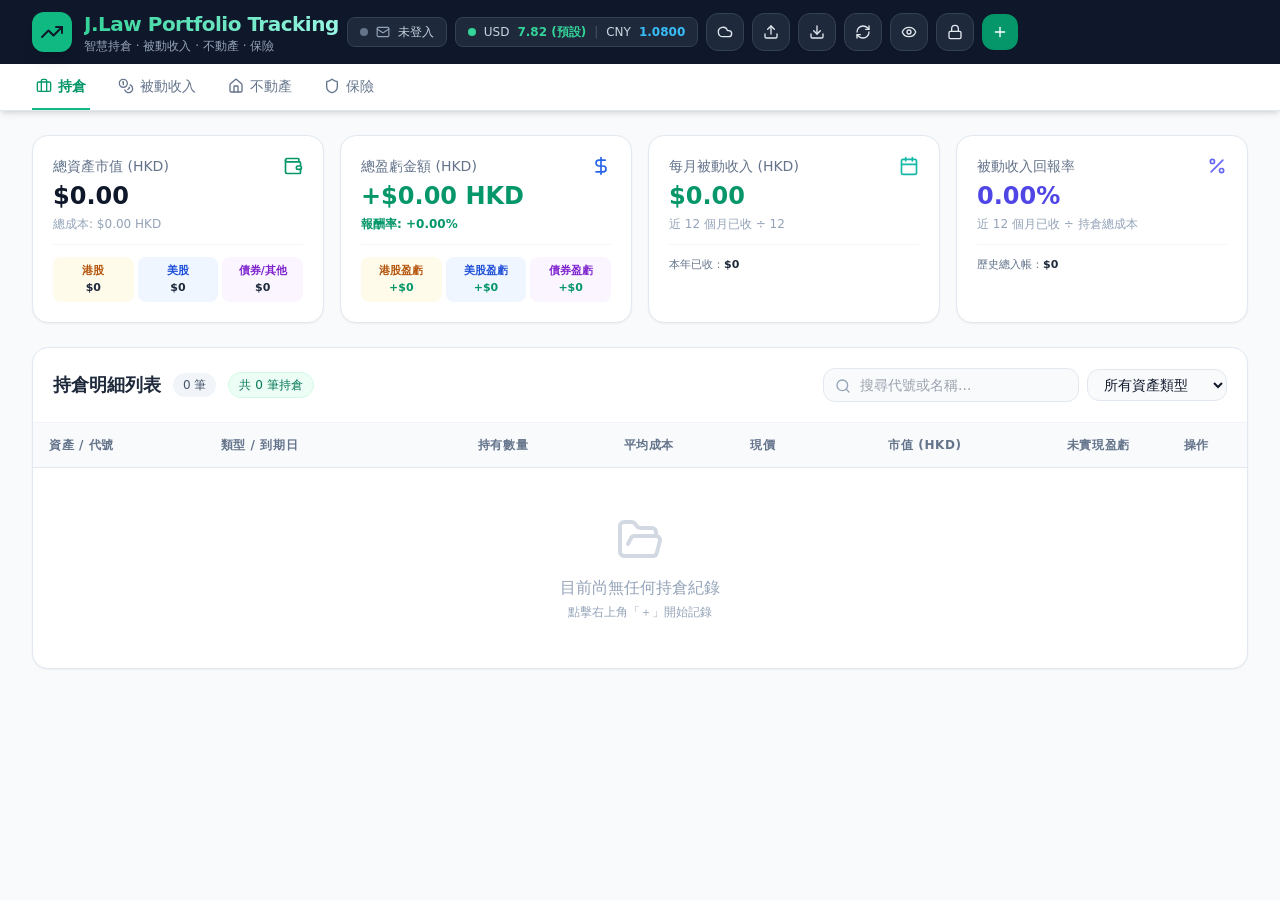
==== index.html @ f29a09b0 "Update index.html" ====
<!DOCTYPE html>
<html lang="zh-TW" class="h-full">
<head>
    <meta charset="UTF-8">
    <meta name="viewport" content="width=device-width, initial-scale=1.0, viewport-fit=cover, maximum-scale=1">
    <meta name="theme-color" content="#0f172a">
    <meta name="apple-mobile-web-app-capable" content="yes">
    <meta name="apple-mobile-web-app-status-bar-style" content="black-translucent">
    <meta name="apple-mobile-web-app-title" content="J.Law Portfolio">
    <meta name="mobile-web-app-capable" content="yes">
    <meta name="description" content="J.Law 智慧持倉、被動收入、不動產與保險追蹤">
    <title>J.Law Portfolio Tracking</title>
    <link rel="manifest" href="./manifest.webmanifest">
    <link rel="apple-touch-icon" href="./apple-touch-icon.png">
    <link rel="icon" type="image/png" sizes="192x192" href="./icon-192.png">
    <link rel="icon" type="image/png" sizes="512x512" href="./icon-512.png">
    <link rel="stylesheet" href="./tailwind-built.css">
    <script src="./lucide.min.js"></script>
    <script src="./supabase.js"></script>
    <style>
        body { font-family: 'Inter', 'Microsoft JhengHei', 'PingFang TC', 'Noto Sans TC', ui-sans-serif, system-ui, sans-serif; }
        .tab-active { border-bottom: 2px solid #10b981; color: #059669; font-weight: 600; }
        html, body { min-height: 100%; }
        /* 頂部／底部安全區：避免遮住 iPhone 時間與底部橫條 */
        body { padding-bottom: env(safe-area-inset-bottom, 0); }
        #app-header {
            padding-top: env(safe-area-inset-top, 0);
            padding-left: env(safe-area-inset-left, 0);
            padding-right: env(safe-area-inset-right, 0);
        }
        @media (min-width: 640px) {
            #mobile-status-bar { display: none !important; }
        }
        @media (max-width: 639px) {
            #desktop-email-chip { display: none !important; }
            #exchange-rate-badge { display: none !important; }
            main { padding-left: 0.75rem; padding-right: 0.75rem; }
            .overflow-x-auto { -webkit-overflow-scrolling: touch; }
            /* 手機改卡片列表，不再強制表格最小寬度 */
            #view-holdings > .grid,
            #view-passive > .grid,
            #view-property > .grid,
            #view-insurance > .grid { gap: 0.75rem; }
            .header-title-text { font-size: 0.95rem; line-height: 1.2; }
            .header-sub-text { display: none; }
        }
        /* 手機橫向：壓扁 header、縮減內距，避免怪異留白 */
        @media (max-height: 500px) and (orientation: landscape) {
            #app-header { padding-top: max(env(safe-area-inset-top, 0px), 4px); }
            #app-header .max-w-7xl { gap: 0.25rem !important; padding-top: 0.25rem !important; padding-bottom: 0.25rem !important; }
            #mobile-status-bar { display: none !important; }
            #app-tabs nav button { padding-top: 0.4rem; padding-bottom: 0.4rem; }
            main#main-content { padding-top: 0.5rem; padding-bottom: 0.5rem; }
            .header-title-text { font-size: 0.85rem; }
        }
    </style>
</head>
<body class="bg-slate-50 text-slate-900 h-full flex flex-col">

    <header id="app-header" class="bg-slate-900 text-white shadow-md sticky top-0 z-40">
        <div class="max-w-7xl mx-auto px-3 sm:px-6 lg:px-8 py-2 sm:py-0 sm:h-16 flex flex-col sm:flex-row sm:items-center sm:justify-between gap-2">
            <!-- 第一列：標題 + 操作按鈕 -->
            <div class="flex items-center justify-between gap-2 min-w-0">
                <div class="flex items-center space-x-2 sm:space-x-3 min-w-0">
                    <div class="bg-emerald-500 p-1.5 sm:p-2 rounded-xl text-slate-900 font-bold shadow-lg flex items-center justify-center shrink-0">
                        <i data-lucide="trending-up" class="w-5 h-5 sm:w-6 sm:h-6"></i>
                    </div>
                    <div class="min-w-0">
                        <h1 class="header-title-text text-base sm:text-xl font-bold tracking-tight bg-gradient-to-r from-emerald-400 to-teal-200 bg-clip-text text-transparent truncate">J.Law Portfolio Tracking</h1>
                        <p class="header-sub-text text-xs text-slate-400">智慧持倉 · 被動收入 · 不動產 · 保險</p>
                    </div>
                </div>
                <div class="flex items-center space-x-1.5 sm:space-x-2 shrink-0">
                    <div id="desktop-email-chip" class="hidden sm:flex items-center space-x-2 bg-slate-800 px-3 py-1.5 rounded-lg text-xs border border-slate-700">
                        <span id="sync-status-dot" class="inline-block w-2 h-2 rounded-full bg-slate-500" title="未同步"></span>
                        <i data-lucide="mail" class="w-3.5 h-3.5 text-slate-400"></i>
                        <span id="email-status" class="text-slate-300 max-w-[140px] truncate">未登入</span>
                    </div>
                    <button type="button" onclick="openRateModal()" id="exchange-rate-badge" title="點擊可查看 / 手動設定匯率" class="hidden md:flex items-center space-x-2 bg-slate-800 hover:bg-slate-700 px-3 py-1.5 rounded-lg text-xs border border-slate-700 transition cursor-pointer">
                        <span id="rate-status-dot" class="inline-block w-2 h-2 rounded-full bg-emerald-400 animate-pulse"></span>
                        <span class="text-slate-300">USD</span>
                        <span id="usd-hkd-rate" class="font-semibold text-emerald-400">—</span>
                        <span class="text-slate-600">|</span>
                        <span class="text-slate-300">CNY</span>
                        <span id="cny-hkd-rate" class="font-semibold text-sky-400">—</span>
                    </button>
                    <button onclick="openEmailModal()" title="雲端同步" class="bg-slate-800 hover:bg-slate-700 text-slate-200 p-2.5 rounded-xl border border-slate-700 shadow-sm transition flex items-center justify-center" aria-label="雲端同步">
                        <i data-lucide="cloud" class="w-4 h-4"></i>
                    </button>
                    <button onclick="exportToJson()" title="匯出 JSON" class="bg-slate-800 hover:bg-slate-700 text-slate-200 p-2.5 rounded-xl border border-slate-700 shadow-sm transition flex items-center justify-center" aria-label="匯出">
                        <i data-lucide="upload" class="w-4 h-4"></i>
                    </button>
                    <button onclick="triggerImport()" title="匯入 JSON" class="bg-slate-800 hover:bg-slate-700 text-slate-200 p-2.5 rounded-xl border border-slate-700 shadow-sm transition flex items-center justify-center" aria-label="匯入">
                        <i data-lucide="download" class="w-4 h-4"></i>
                    </button>
                    <input type="file" id="import-file-input" accept=".json" class="hidden" onchange="handleFileImport(event)">
                    <button onclick="refreshAllPrices()" id="refresh-prices-btn" title="更新現價" class="bg-slate-800 hover:bg-slate-700 text-slate-200 p-2.5 rounded-xl border border-slate-700 shadow-sm transition flex items-center justify-center" aria-label="更新現價">
                        <i data-lucide="refresh-cw" class="w-4 h-4"></i>
                    </button>
                    <button id="privacy-toggle-btn" onclick="togglePrivacyMode()" title="隱藏／顯示金額" class="bg-slate-800 hover:bg-slate-700 text-slate-200 p-2.5 rounded-xl border border-slate-700 shadow-sm transition flex items-center justify-center" aria-label="隱私模式">
                        <i data-lucide="eye" id="privacy-icon" class="w-4 h-4"></i>
                    </button>
                    <button id="lock-btn" onclick="openSecurityModal()" title="主密碼／鎖定" class="bg-slate-800 hover:bg-slate-700 text-slate-200 p-2.5 rounded-xl border border-slate-700 shadow-sm transition flex items-center justify-center" aria-label="主密碼">
                        <i data-lucide="lock" class="w-4 h-4"></i>
                    </button>
                    <button id="header-add-btn" onclick="headerAddAction()" title="新增" class="bg-emerald-600 hover:bg-emerald-500 text-white p-2.5 rounded-xl shadow-sm transition flex items-center justify-center" aria-label="新增">
                        <i data-lucide="plus" class="w-4 h-4"></i>
                    </button>
                </div>
            </div>
            <!-- 手機第二列：Email + 匯率（桌面隱藏） -->
            <div id="mobile-status-bar" class="flex sm:hidden items-center justify-between gap-2 text-[11px] pb-0.5">
                <button type="button" onclick="openEmailModal()" class="flex items-center space-x-1.5 bg-slate-800/80 px-2.5 py-1.5 rounded-lg border border-slate-700 min-w-0 max-w-[48%]">
                    <span id="sync-status-dot-m" class="inline-block w-1.5 h-1.5 rounded-full bg-slate-500 shrink-0"></span>
                    <i data-lucide="mail" class="w-3 h-3 text-slate-400 shrink-0"></i>
                    <span id="email-status-m" class="text-slate-300 truncate">未登入</span>
                </button>
                <button type="button" onclick="openRateModal()" class="flex items-center space-x-1.5 bg-slate-800/80 px-2.5 py-1.5 rounded-lg border border-slate-700 shrink-0">
                    <span id="rate-status-dot-m" class="inline-block w-1.5 h-1.5 rounded-full bg-emerald-400 shrink-0"></span>
                    <span class="text-slate-400">USD</span>
                    <span id="usd-hkd-rate-m" class="font-semibold text-emerald-400">—</span>
                    <span class="text-slate-600">·</span>
                    <span class="text-slate-400">CNY</span>
                    <span id="cny-hkd-rate-m" class="font-semibold text-sky-400">—</span>
                </button>
            </div>
        </div>
        <!-- 分頁列緊貼 header，避免中間空白 -->
        <div id="app-tabs" class="bg-white border-b border-slate-200">
            <div class="max-w-7xl mx-auto px-3 sm:px-6 lg:px-8">
                <nav class="flex space-x-4 sm:space-x-6 overflow-x-auto">
                    <button id="tab-holdings" onclick="switchTab('holdings')" class="py-2.5 sm:py-3 px-1 text-sm tab-active border-b-2 border-emerald-500 text-emerald-600 font-semibold whitespace-nowrap">
                        <span class="flex items-center space-x-1.5"><i data-lucide="briefcase" class="w-4 h-4"></i><span>持倉</span></span>
                    </button>
                    <button id="tab-passive" onclick="switchTab('passive')" class="py-2.5 sm:py-3 px-1 text-sm text-slate-500 hover:text-slate-800 border-b-2 border-transparent whitespace-nowrap">
                        <span class="flex items-center space-x-1.5"><i data-lucide="coins" class="w-4 h-4"></i><span>被動收入</span></span>
                    </button>
                    <button id="tab-property" onclick="switchTab('property')" class="py-2.5 sm:py-3 px-1 text-sm text-slate-500 hover:text-slate-800 border-b-2 border-transparent whitespace-nowrap">
                        <span class="flex items-center space-x-1.5"><i data-lucide="home" class="w-4 h-4"></i><span>不動產</span></span>
                    </button>
                    <button id="tab-insurance" onclick="switchTab('insurance')" class="py-2.5 sm:py-3 px-1 text-sm text-slate-500 hover:text-slate-800 border-b-2 border-transparent whitespace-nowrap">
                        <span class="flex items-center space-x-1.5"><i data-lucide="shield" class="w-4 h-4"></i><span>保險</span></span>
                    </button>
                </nav>
            </div>
        </div>
    </header>

    <main id="main-content" class="flex-1 max-w-7xl w-full mx-auto px-4 sm:px-6 lg:px-8 py-4 sm:py-6 space-y-6 overflow-y-auto">

        <!-- ========== HOLDINGS VIEW ========== -->
        <div id="view-holdings">
            <div class="grid grid-cols-1 sm:grid-cols-2 lg:grid-cols-4 gap-4">
                <div class="bg-white p-5 rounded-2xl shadow-sm border border-slate-200">
                    <div class="flex items-center justify-between text-slate-500 text-sm font-medium mb-1">
                        <span>總資產市值 (HKD)</span>
                        <i data-lucide="wallet" class="w-5 h-5 text-emerald-600"></i>
                    </div>
                    <div id="total-value" class="text-2xl font-bold text-slate-900">$0.00</div>
                    <div id="total-cost" class="text-xs text-slate-400 mt-1">總成本: $0.00</div>
                    <div class="mt-3 pt-3 border-t border-slate-100 grid grid-cols-3 gap-1 text-[11px]">
                        <div class="bg-amber-50 p-1.5 rounded-lg text-center">
                            <div class="text-amber-700 font-semibold">港股</div>
                            <div id="hk-value-summary" class="font-bold text-slate-800 truncate">$0</div>
                        </div>
                        <div class="bg-blue-50 p-1.5 rounded-lg text-center">
                            <div class="text-blue-700 font-semibold">美股</div>
                            <div id="us-value-summary" class="font-bold text-slate-800 truncate">$0</div>
                        </div>
                        <div class="bg-purple-50 p-1.5 rounded-lg text-center">
                            <div class="text-purple-700 font-semibold">債券/其他</div>
                            <div id="other-value-summary" class="font-bold text-slate-800 truncate">$0</div>
                        </div>
                    </div>
                </div>
                <div class="bg-white p-5 rounded-2xl shadow-sm border border-slate-200">
                    <div class="flex items-center justify-between text-slate-500 text-sm font-medium mb-1">
                        <span>總盈虧金額 (HKD)</span>
                        <i data-lucide="dollar-sign" class="w-5 h-5 text-blue-600"></i>
                    </div>
                    <div id="total-pnl" class="text-2xl font-bold text-slate-900">$0.00</div>
                    <div id="total-pnl-percent" class="text-xs text-slate-400 mt-1">報酬率: 0.00%</div>
                    <div class="mt-3 pt-3 border-t border-slate-100 grid grid-cols-3 gap-1 text-[11px]">
                        <div class="bg-amber-50 p-1.5 rounded-lg text-center">
                            <div class="text-amber-700 font-semibold">港股盈虧</div>
                            <div id="hk-pnl-summary" class="font-bold truncate">$0</div>
                        </div>
                        <div class="bg-blue-50 p-1.5 rounded-lg text-center">
                            <div class="text-blue-700 font-semibold">美股盈虧</div>
                            <div id="us-pnl-summary" class="font-bold truncate">$0</div>
                        </div>
                        <div class="bg-purple-50 p-1.5 rounded-lg text-center">
                            <div class="text-purple-700 font-semibold">債券盈虧</div>
                            <div id="other-pnl-summary" class="font-bold truncate">$0</div>
                        </div>
                    </div>
                </div>
                <div class="bg-white p-5 rounded-2xl shadow-sm border border-slate-200">
                    <div class="flex items-center justify-between text-slate-500 text-sm font-medium mb-1">
                        <span>每月被動收入 (HKD)</span>
                        <i data-lucide="calendar" class="w-5 h-5 text-teal-500"></i>
                    </div>
                    <div id="holdings-monthly-div" class="text-2xl font-bold text-emerald-600">$0.00</div>
                    <div class="text-xs text-slate-400 mt-1">近 12 個月已收 ÷ 12</div>
                    <div class="mt-3 pt-3 border-t border-slate-100 text-[11px] text-slate-500">
                        本年已收：<span id="holdings-ytd-div" class="font-semibold text-slate-800">$0</span>
                    </div>
                </div>
                <div class="bg-white p-5 rounded-2xl shadow-sm border border-slate-200">
                    <div class="flex items-center justify-between text-slate-500 text-sm font-medium mb-1">
                        <span>被動收入回報率</span>
                        <i data-lucide="percent" class="w-5 h-5 text-indigo-500"></i>
                    </div>
                    <div id="holdings-div-yield" class="text-2xl font-bold text-indigo-600">0.00%</div>
                    <div class="text-xs text-slate-400 mt-1">近 12 個月已收 ÷ 持倉總成本</div>
                    <div class="mt-3 pt-3 border-t border-slate-100 text-[11px] text-slate-500">
                        歷史總入帳：<span id="holdings-lifetime-div" class="font-semibold text-slate-800">$0</span>
                    </div>
                </div>
            </div>

            <div class="bg-white rounded-2xl shadow-sm border border-slate-200 overflow-hidden mt-6">
                <div class="p-5 border-b border-slate-100 flex flex-col sm:flex-row items-start sm:items-center justify-between gap-4">
                    <div class="flex items-center space-x-3 flex-wrap">
                        <h2 class="text-lg font-bold text-slate-800">持倉明細列表</h2>
                        <span id="holding-badge-count" class="bg-slate-100 text-slate-600 text-xs px-2.5 py-1 rounded-full font-medium">0 筆</span>
                        <span id="total-holdings-count" class="bg-emerald-50 text-emerald-700 text-xs px-2.5 py-1 rounded-full font-medium border border-emerald-100">共 0 筆持倉</span>
                    </div>
                    <div class="flex flex-wrap items-center gap-2 w-full sm:w-auto">
                        <div class="relative flex-1 sm:flex-initial">
                            <i data-lucide="search" class="w-4 h-4 absolute left-3 top-2.5 text-slate-400"></i>
                            <input type="text" id="search-input" oninput="renderTable()" placeholder="搜尋代號或名稱..." class="pl-9 pr-4 py-1.5 text-sm bg-slate-50 border border-slate-200 rounded-xl focus:outline-none focus:ring-2 focus:ring-emerald-500 w-full sm:w-64">
                        </div>
                        <select id="filter-type" onchange="renderTable()" class="py-1.5 px-3 text-sm bg-slate-50 border border-slate-200 rounded-xl focus:outline-none focus:ring-2 focus:ring-emerald-500">
                            <option value="ALL">所有資產類型</option>
                            <option value="HK">港股 (HK)</option>
                            <option value="US">美股 (US)</option>
                            <option value="OTHER">債券/基金/其他</option>
                        </select>
                    </div>
                </div>
                <!-- 桌面：表格 -->
                <div class="hidden md:block overflow-x-auto">
                    <table class="w-full text-left border-collapse">
                        <thead>
                            <tr class="bg-slate-50 text-slate-500 text-xs font-semibold border-b border-slate-200 uppercase tracking-wider">
                                <th class="py-3.5 px-4">資產 / 代號</th>
                                <th class="py-3.5 px-4">類型 / 到期日</th>
                                <th class="py-3.5 px-4 text-right">持有數量</th>
                                <th class="py-3.5 px-4 text-right">平均成本</th>
                                <th class="py-3.5 px-4 text-right">現價</th>
                                <th class="py-3.5 px-4 text-right">市值 (HKD)</th>
                                <th class="py-3.5 px-4 text-right">未實現盈虧</th>
                                <th class="py-3.5 px-4 text-center">操作</th>
                            </tr>
                        </thead>
                        <tbody id="holdings-tbody" class="divide-y divide-slate-100 text-sm"></tbody>
                    </table>
                </div>
                <!-- 手機：卡片 -->
                <div id="holdings-cards" class="md:hidden divide-y divide-slate-100"></div>
                <div id="empty-state" class="hidden py-12 text-center text-slate-400">
                    <i data-lucide="folder-open" class="w-12 h-12 mx-auto mb-3 opacity-40"></i>
                    <p class="text-base font-medium">目前尚無任何持倉紀錄</p>
                    <p class="text-xs text-slate-400 mt-1">點擊右上角「＋」開始記錄</p>
                </div>
            </div>
        </div>

        <!-- ========== PASSIVE INCOME VIEW ========== -->
        <div id="view-passive" class="hidden space-y-6">
            <div class="grid grid-cols-1 sm:grid-cols-2 lg:grid-cols-4 gap-4">
                <div class="bg-white p-5 rounded-2xl shadow-sm border border-slate-200">
                    <div class="flex items-center justify-between text-slate-500 text-sm font-medium mb-1">
                        <span>本年度已收 (HKD)</span>
                        <i data-lucide="calendar-check" class="w-5 h-5 text-blue-500"></i>
                    </div>
                    <div id="passive-ytd-total" class="text-2xl font-bold text-emerald-600">$0.00</div>
                    <div class="text-xs text-slate-400 mt-1" id="passive-ytd-label">今年實際入帳</div>
                </div>
                <div class="bg-white p-5 rounded-2xl shadow-sm border border-slate-200">
                    <div class="flex items-center justify-between text-slate-500 text-sm font-medium mb-1">
                        <span>本月已收 (HKD)</span>
                        <i data-lucide="calendar" class="w-5 h-5 text-teal-500"></i>
                    </div>
                    <div id="passive-mtd-total" class="text-2xl font-bold text-slate-900">$0.00</div>
                    <div class="text-xs text-slate-400 mt-1" id="passive-mtd-label">本月實際入帳</div>
                </div>
                <div class="bg-white p-5 rounded-2xl shadow-sm border border-slate-200">
                    <div class="flex items-center justify-between text-slate-500 text-sm font-medium mb-1">
                        <span>歷史已收總額 (HKD)</span>
                        <i data-lucide="piggy-bank" class="w-5 h-5 text-indigo-500"></i>
                    </div>
                    <div id="passive-received-total" class="text-2xl font-bold text-indigo-600">$0.00</div>
                    <div class="text-xs text-slate-400 mt-1">所有股息/債息紀錄合計</div>
                </div>
                <div class="bg-white p-5 rounded-2xl shadow-sm border border-slate-200">
                    <div class="flex items-center justify-between text-slate-500 text-sm font-medium mb-1">
                        <span>有收息資產 / 入帳筆數</span>
                        <i data-lucide="list-checks" class="w-5 h-5 text-purple-500"></i>
                    </div>
                    <div class="text-2xl font-bold text-slate-900">
                        <span id="passive-asset-count">0</span>
                        <span class="text-slate-400 text-lg font-normal"> / </span>
                        <span id="passive-record-count-card">0</span>
                    </div>
                    <div class="text-xs text-slate-400 mt-1">資產數 · 記息筆數</div>
                </div>
            </div>

            <!-- Year filter + yearly chart summary + per-asset yield -->
            <div class="bg-white rounded-2xl shadow-sm border border-slate-200 p-5 space-y-5">
                <div class="flex flex-wrap items-center justify-between gap-3">
                    <h3 class="font-bold text-slate-800">年度統計</h3>
                    <select id="passive-year-filter" onchange="renderPassiveIncome()" class="py-1.5 px-3 text-sm bg-slate-50 border border-slate-200 rounded-xl focus:ring-2 focus:ring-emerald-500">
                        <option value="ALL">全部年份</option>
                    </select>
                </div>
                <div id="yearly-stats" class="grid grid-cols-2 sm:grid-cols-3 md:grid-cols-4 lg:grid-cols-6 gap-3"></div>

                <div class="pt-2 border-t border-slate-100">
                    <h4 class="text-sm font-bold text-slate-700 mb-1">各資產年回報（已收息）</h4>
                    <p class="text-xs text-slate-500 mb-3">僅顯示該年度（或全部）有入帳股息/債息的資產。年回報 = 該期已收息 ÷ 持倉成本（原幣成本換算 HKD）</p>
                    <div class="hidden md:block overflow-x-auto">
                        <table class="w-full text-left border-collapse">
                            <thead>
                                <tr class="bg-slate-50 text-slate-500 text-xs font-semibold border-b border-slate-200 uppercase tracking-wider">
                                    <th class="py-2.5 px-3">資產</th>
                                    <th class="py-2.5 px-3">類型</th>
                                    <th class="py-2.5 px-3 text-right">持倉成本 (HKD)</th>
                                    <th class="py-2.5 px-3 text-right">該期已收 (HKD)</th>
                                    <th class="py-2.5 px-3 text-right">年回報</th>
                                    <th class="py-2.5 px-3 text-right">入帳次數</th>
                                </tr>
                            </thead>
                            <tbody id="yearly-asset-yield-tbody" class="divide-y divide-slate-100 text-sm"></tbody>
                        </table>
                    </div>
                    <div id="yearly-asset-yield-cards" class="md:hidden space-y-2"></div>
                    <div id="yearly-asset-yield-empty" class="hidden py-6 text-center text-sm text-slate-400">該期間尚無任何股息/債息入帳</div>
                </div>
            </div>

            <!-- Income records table -->
            <div class="bg-white rounded-2xl shadow-sm border border-slate-200 overflow-hidden">
                <div class="p-5 border-b border-slate-100 flex flex-col sm:flex-row items-start sm:items-center justify-between gap-3">
                    <div>
                        <h2 class="text-lg font-bold text-slate-800">股息 / 債息入帳明細</h2>
                        <p class="text-xs text-slate-500 mt-0.5">在持倉列表點「記息」按鈕即可新增每筆實際收到的收入</p>
                    </div>
                    <span id="income-record-count" class="bg-slate-100 text-slate-600 text-xs px-2.5 py-1 rounded-full font-medium">0 筆</span>
                </div>
                <div class="hidden md:block overflow-x-auto">
                    <table class="w-full text-left border-collapse">
                        <thead>
                            <tr class="bg-slate-50 text-slate-500 text-xs font-semibold border-b border-slate-200 uppercase tracking-wider">
                                <th class="py-3.5 px-4">日期</th>
                                <th class="py-3.5 px-4">資產</th>
                                <th class="py-3.5 px-4">類型</th>
                                <th class="py-3.5 px-4 text-right">金額 (原幣)</th>
                                <th class="py-3.5 px-4 text-right">金額 (HKD)</th>
                                <th class="py-3.5 px-4">備註</th>
                                <th class="py-3.5 px-4 text-center">操作</th>
                            </tr>
                        </thead>
                        <tbody id="income-records-tbody" class="divide-y divide-slate-100 text-sm"></tbody>
                    </table>
                </div>
                <div id="income-records-cards" class="md:hidden divide-y divide-slate-100"></div>
                <div id="income-empty" class="hidden py-10 text-center text-slate-400">
                    <p>尚無入帳紀錄。請到「持倉」點各資產旁的記息按鈕新增。</p>
                </div>
            </div>

        </div>

        <!-- ========== PROPERTY (REAL ESTATE) VIEW ========== -->
        <div id="view-property" class="hidden space-y-6">
            <div class="bg-amber-50 border border-amber-200 rounded-2xl p-4 text-sm text-amber-900 flex items-start space-x-2">
                <i data-lucide="info" class="w-5 h-5 shrink-0 mt-0.5"></i>
                <div>
                    <strong>獨立計算</strong>：不動產資料<strong>不會</strong>計入上方「持倉明細」的流動資產總市值與盈虧。此頁專門追蹤物業淨租金、成本與收益率。
                </div>
            </div>

            <div class="grid grid-cols-1 sm:grid-cols-2 lg:grid-cols-4 gap-4">
                <div class="bg-white p-5 rounded-2xl shadow-sm border border-slate-200">
                    <div class="flex items-center justify-between text-slate-500 text-sm font-medium mb-1">
                        <span>物業總市值 (HKD)</span>
                        <i data-lucide="building-2" class="w-5 h-5 text-amber-600"></i>
                    </div>
                    <div id="prop-total-value" class="text-2xl font-bold text-slate-900">$0.00</div>
                    <div id="prop-total-cost" class="text-xs text-slate-400 mt-1">總買入成本: $0</div>
                </div>
                <div class="bg-white p-5 rounded-2xl shadow-sm border border-slate-200">
                    <div class="flex items-center justify-between text-slate-500 text-sm font-medium mb-1">
                        <span>年化淨租金收入 (HKD)</span>
                        <i data-lucide="banknote" class="w-5 h-5 text-emerald-600"></i>
                    </div>
                    <div id="prop-net-rent" class="text-2xl font-bold text-emerald-600">$0.00</div>
                    <div class="text-xs text-slate-400 mt-1">租金 − 管理費 − 差餉 − 其他</div>
                </div>
                <div class="bg-white p-5 rounded-2xl shadow-sm border border-slate-200">
                    <div class="flex items-center justify-between text-slate-500 text-sm font-medium mb-1">
                        <span>淨租金收益率</span>
                        <i data-lucide="percent" class="w-5 h-5 text-blue-600"></i>
                    </div>
                    <div id="prop-yield" class="text-2xl font-bold text-slate-900">0.00%</div>
                    <div class="text-xs text-slate-400 mt-1">淨租金 ÷ 買入成本</div>
                </div>
                <div class="bg-white p-5 rounded-2xl shadow-sm border border-slate-200">
                    <div class="flex items-center justify-between text-slate-500 text-sm font-medium mb-1">
                        <span>未實現資本利得</span>
                        <i data-lucide="trending-up" class="w-5 h-5 text-purple-600"></i>
                    </div>
                    <div id="prop-capital-gain" class="text-2xl font-bold text-slate-900">$0.00</div>
                    <div class="text-xs text-slate-400 mt-1">市值 − 買入成本</div>
                </div>
            </div>

            <div class="bg-white rounded-2xl shadow-sm border border-slate-200 overflow-hidden">
                <div class="p-5 border-b border-slate-100 flex items-center justify-between">
                    <div class="flex items-center space-x-3">
                        <h2 class="text-lg font-bold text-slate-800">不動產列表</h2>
                        <span id="prop-badge-count" class="bg-slate-100 text-slate-600 text-xs px-2.5 py-1 rounded-full font-medium">0 筆</span>
                    </div>
                    <button onclick="openPropertyModal()" class="bg-emerald-600 hover:bg-emerald-500 text-white px-4 py-2 rounded-xl text-sm font-medium shadow-sm transition flex items-center space-x-1.5">
                        <i data-lucide="plus" class="w-4 h-4"></i><span>新增物業</span>
                    </button>
                </div>
                <div class="hidden md:block overflow-x-auto">
                    <table class="w-full text-left border-collapse">
                        <thead>
                            <tr class="bg-slate-50 text-slate-500 text-xs font-semibold border-b border-slate-200 uppercase tracking-wider">
                                <th class="py-3.5 px-4">物業名稱</th>
                                <th class="py-3.5 px-4 text-right">買入價</th>
                                <th class="py-3.5 px-4 text-right">現市值</th>
                                <th class="py-3.5 px-4 text-right">年租金</th>
                                <th class="py-3.5 px-4 text-right">管理費</th>
                                <th class="py-3.5 px-4 text-right">差餉/地租</th>
                                <th class="py-3.5 px-4 text-right">其他支出</th>
                                <th class="py-3.5 px-4 text-right">年淨收入</th>
                                <th class="py-3.5 px-4 text-right">淨收益率</th>
                                <th class="py-3.5 px-4 text-center">操作</th>
                            </tr>
                        </thead>
                        <tbody id="property-tbody" class="divide-y divide-slate-100 text-sm"></tbody>
                    </table>
                </div>
                <div id="property-cards" class="md:hidden divide-y divide-slate-100"></div>
                <div id="property-empty" class="hidden py-12 text-center text-slate-400">
                    <i data-lucide="home" class="w-12 h-12 mx-auto mb-3 opacity-40"></i>
                    <p class="text-base font-medium">尚未新增任何物業</p>
                    <p class="text-xs mt-1">點「新增物業」開始記錄不動產資料</p>
                </div>
            </div>
        </div>

        <!-- ========== INSURANCE VIEW ========== -->
        <div id="view-insurance" class="hidden space-y-6">
            <div class="bg-sky-50 border border-sky-200 rounded-2xl p-4 text-sm text-sky-900 flex items-start space-x-2">
                <i data-lucide="info" class="w-5 h-5 shrink-0 mt-0.5"></i>
                <div>
                    <strong>獨立計算</strong>：保單資料<strong>不會</strong>計入持倉明細的流動資產總市值與盈虧。此頁專門追蹤保額、年繳保費與現金價值。
                </div>
            </div>

            <div class="grid grid-cols-1 sm:grid-cols-2 lg:grid-cols-4 gap-4">
                <div class="bg-white p-5 rounded-2xl shadow-sm border border-slate-200">
                    <div class="flex items-center justify-between text-slate-500 text-sm font-medium mb-1">
                        <span>保單總數</span>
                        <i data-lucide="shield" class="w-5 h-5 text-sky-600"></i>
                    </div>
                    <div id="ins-total-count" class="text-2xl font-bold text-slate-900">0</div>
                    <div class="text-xs text-slate-400 mt-1">生效中：<span id="ins-active-count">0</span></div>
                </div>
                <div class="bg-white p-5 rounded-2xl shadow-sm border border-slate-200">
                    <div class="flex items-center justify-between text-slate-500 text-sm font-medium mb-1">
                        <span>總保額 (HKD)</span>
                        <i data-lucide="umbrella" class="w-5 h-5 text-emerald-600"></i>
                    </div>
                    <div id="ins-total-cover" class="text-2xl font-bold text-emerald-600">$0.00</div>
                    <div class="text-xs text-slate-400 mt-1">保障額合計</div>
                </div>
                <div class="bg-white p-5 rounded-2xl shadow-sm border border-slate-200">
                    <div class="flex items-center justify-between text-slate-500 text-sm font-medium mb-1">
                        <span>年繳保費合計 (HKD)</span>
                        <i data-lucide="banknote" class="w-5 h-5 text-amber-600"></i>
                    </div>
                    <div id="ins-total-premium" class="text-2xl font-bold text-slate-900">$0.00</div>
                    <div class="text-xs text-slate-400 mt-1">每年保費支出</div>
                </div>
                <div class="bg-white p-5 rounded-2xl shadow-sm border border-slate-200">
                    <div class="flex items-center justify-between text-slate-500 text-sm font-medium mb-1">
                        <span>現金價值合計 (HKD)</span>
                        <i data-lucide="wallet" class="w-5 h-5 text-indigo-600"></i>
                    </div>
                    <div id="ins-total-cash" class="text-2xl font-bold text-indigo-600">$0.00</div>
                    <div class="text-xs text-slate-400 mt-1">儲蓄／投連現值</div>
                </div>
            </div>

            <div class="bg-white rounded-2xl shadow-sm border border-slate-200 overflow-hidden">
                <div class="p-5 border-b border-slate-100 flex items-center justify-between">
                    <div class="flex items-center space-x-3">
                        <h2 class="text-lg font-bold text-slate-800">保單列表</h2>
                        <span id="ins-badge-count" class="bg-slate-100 text-slate-600 text-xs px-2.5 py-1 rounded-full font-medium">0 筆</span>
                    </div>
                    <button onclick="openInsuranceModal()" class="bg-emerald-600 hover:bg-emerald-500 text-white px-4 py-2 rounded-xl text-sm font-medium shadow-sm transition flex items-center space-x-1.5">
                        <i data-lucide="plus" class="w-4 h-4"></i><span>新增保單</span>
                    </button>
                </div>
                <div class="hidden md:block overflow-x-auto">
                    <table class="w-full text-left border-collapse">
                        <thead>
                            <tr class="bg-slate-50 text-slate-500 text-xs font-semibold border-b border-slate-200 uppercase tracking-wider">
                                <th class="py-3.5 px-4">保單 / 產品</th>
                                <th class="py-3.5 px-4">類型</th>
                                <th class="py-3.5 px-4">受保人</th>
                                <th class="py-3.5 px-4 text-right">保額</th>
                                <th class="py-3.5 px-4 text-right">年繳保費</th>
                                <th class="py-3.5 px-4 text-right">現金價值</th>
                                <th class="py-3.5 px-4">生效 / 到期</th>
                                <th class="py-3.5 px-4">狀態</th>
                                <th class="py-3.5 px-4 text-center">操作</th>
                            </tr>
                        </thead>
                        <tbody id="insurance-tbody" class="divide-y divide-slate-100 text-sm"></tbody>
                    </table>
                </div>
                <div id="insurance-cards" class="md:hidden divide-y divide-slate-100"></div>
                <div id="insurance-empty" class="hidden py-12 text-center text-slate-400">
                    <i data-lucide="shield" class="w-12 h-12 mx-auto mb-3 opacity-40"></i>
                    <p class="text-base font-medium">尚未新增任何保單</p>
                    <p class="text-xs mt-1">點「新增保單」開始記錄保險資料</p>
                </div>
            </div>
        </div>
    </main>

    <!-- ========== Exchange Rate Modal ========== -->
    <div id="rate-modal" class="fixed inset-0 bg-slate-900/50 backdrop-blur-sm z-50 flex items-center justify-center p-4 hidden">
        <div class="bg-white rounded-3xl shadow-2xl max-w-md w-full overflow-hidden">
            <div class="px-6 py-4 bg-slate-900 text-white flex items-center justify-between">
                <h3 class="font-bold text-lg flex items-center space-x-2"><i data-lucide="refresh-cw" class="w-5 h-5"></i><span>匯率設定</span></h3>
                <button onclick="closeRateModal()" class="text-slate-400 hover:text-white"><i data-lucide="x" class="w-5 h-5"></i></button>
            </div>
            <div class="p-6 space-y-4">
                <p class="text-sm text-slate-600">預設會自動從網路更新 <strong>USD→HKD</strong>、<strong>CNY→HKD</strong>。你也可以手動覆寫；手動值會保存在本機，直到你按「恢復自動」。</p>
                <div class="grid grid-cols-1 gap-3">
                    <div>
                        <label class="block text-xs font-semibold text-slate-600 mb-1">1 USD = ? HKD</label>
                        <input type="number" step="0.0001" id="manual-usd-rate" class="w-full p-2.5 bg-slate-50 border border-slate-200 rounded-xl text-sm focus:ring-2 focus:ring-emerald-500 focus:outline-none">
                    </div>
                    <div>
                        <label class="block text-xs font-semibold text-slate-600 mb-1">1 CNY = ? HKD（人民幣）</label>
                        <input type="number" step="0.0001" id="manual-cny-rate" class="w-full p-2.5 bg-slate-50 border border-slate-200 rounded-xl text-sm focus:ring-2 focus:ring-emerald-500 focus:outline-none">
                    </div>
                </div>
                <p id="rate-mode-hint" class="text-xs text-slate-500">目前：自動更新</p>
                <div class="flex flex-col space-y-2 pt-1">
                    <button onclick="applyManualRates()" class="w-full py-2.5 bg-emerald-600 hover:bg-emerald-500 text-white text-sm font-semibold rounded-xl transition">套用手動匯率</button>
                    <button onclick="resetAutoRates()" class="w-full py-2.5 bg-slate-800 hover:bg-slate-700 text-white text-sm font-semibold rounded-xl transition">恢復自動並立即更新</button>
                </div>
            </div>
        </div>
    </div>

    <!-- ========== Auth Modal ========== -->
    <div id="email-modal" class="fixed inset-0 bg-slate-900/50 backdrop-blur-sm z-50 flex items-center justify-center p-4 hidden">
        <div class="bg-white rounded-3xl shadow-2xl max-w-md w-full overflow-hidden">
            <div class="px-6 py-4 bg-slate-900 text-white flex items-center justify-between">
                <h3 class="font-bold text-lg flex items-center space-x-2"><i data-lucide="cloud" class="w-5 h-5"></i><span>登入 · 雲端同步</span></h3>
                <button onclick="closeEmailModal()" class="text-slate-400 hover:text-white"><i data-lucide="x" class="w-5 h-5"></i></button>
            </div>
            <div id="auth-signed-out" class="p-6 space-y-4">
                <p class="text-sm text-slate-600">登入後才能讀寫你的雲端資料；資料依登入帳號隔離。</p>
                <div>
                    <label class="block text-xs font-semibold text-slate-600 mb-1">Email 地址</label>
                    <input type="email" id="email-input" autocomplete="email" placeholder="your@email.com" class="w-full p-2.5 bg-slate-50 border border-slate-200 rounded-xl text-sm focus:ring-2 focus:ring-emerald-500 focus:outline-none">
                </div>
                <div>
                    <label class="block text-xs font-semibold text-slate-600 mb-1">密碼</label>
                    <input type="password" id="auth-password-input" autocomplete="current-password" onkeydown="if(event.key==='Enter'){signInWithPassword();}" class="w-full p-2.5 bg-slate-50 border border-slate-200 rounded-xl text-sm focus:ring-2 focus:ring-emerald-500 focus:outline-none">
                </div>
                <button id="pw-login-btn" onclick="signInWithPassword()" class="w-full py-2.5 bg-emerald-600 hover:bg-emerald-500 text-white text-sm font-semibold rounded-xl transition">登入</button>
                <button id="send-link-btn" onclick="sendMagicLink()" class="w-full py-2 text-sm text-slate-500 hover:text-slate-800 transition">改用 Email 連結登入（無需密碼）</button>
                <div id="auth-code-block" class="hidden space-y-2 pt-3 border-t border-slate-100">
                    <p class="text-xs text-slate-500">已寄出登入連結；如無法開啟連結，可輸入 Email 中的驗證碼。</p>
                    <input type="text" id="auth-code-input" inputmode="numeric" autocomplete="one-time-code" maxlength="10" placeholder="驗證碼" class="w-full p-2.5 bg-slate-50 border border-slate-200 rounded-xl text-sm text-center focus:ring-2 focus:ring-emerald-500 focus:outline-none">
                    <button id="verify-code-btn" onclick="verifyEmailCode()" class="w-full py-2.5 bg-slate-800 hover:bg-slate-700 text-white text-sm font-semibold rounded-xl transition">驗證並登入</button>
                </div>
            </div>
            <div id="auth-signed-in" class="p-6 space-y-4 hidden">
                <div class="text-sm text-slate-700">已登入：<span id="auth-current-email" class="font-semibold"></span></div>
                <div class="flex flex-col space-y-2">
                    <button onclick="bindEmailAndLoad()" class="w-full py-2.5 bg-emerald-600 hover:bg-emerald-500 text-white text-sm font-semibold rounded-xl transition">從雲端載入</button>
                    <button onclick="saveToCloud()" class="w-full py-2.5 bg-slate-800 hover:bg-slate-700 text-white text-sm font-semibold rounded-xl transition">儲存目前資料到雲端</button>
                    <button onclick="signOutCloud()" class="w-full py-2 text-sm text-slate-500 hover:text-rose-600 transition">登出</button>
                </div>
            </div>
        </div>
    </div>

    <!-- ========== Holding Modal ========== -->
    <div id="holding-modal" class="fixed inset-0 bg-slate-900/50 backdrop-blur-sm z-50 flex items-center justify-center p-4 hidden">
        <div class="bg-white rounded-3xl shadow-2xl max-w-lg w-full overflow-hidden max-h-[90vh] overflow-y-auto">
            <div class="px-6 py-4 bg-slate-900 text-white flex items-center justify-between sticky top-0">
                <h3 id="modal-title" class="font-bold text-lg">新增持倉紀錄</h3>
                <button onclick="closeAddModal()" class="text-slate-400 hover:text-white"><i data-lucide="x" class="w-5 h-5"></i></button>
            </div>
            <form id="holding-form" onsubmit="handleFormSubmit(event)" class="p-6 space-y-4">
                <input type="hidden" id="holding-id">
                <div class="grid grid-cols-2 gap-4">
                    <div>
                        <label class="block text-xs font-semibold text-slate-600 mb-1">資產類型</label>
                        <select id="asset-type" onchange="onAssetTypeChange()" class="w-full p-2.5 bg-slate-50 border border-slate-200 rounded-xl text-sm focus:ring-2 focus:ring-emerald-500 focus:outline-none">
                            <option value="HK">港股 (HK)</option>
                            <option value="US">美股 (US)</option>
                            <option value="OTHER">債券 / 基金 / 其他</option>
                        </select>
                    </div>
                    <div>
                        <label class="block text-xs font-semibold text-slate-600 mb-1">計價貨幣</label>
                        <select id="currency" class="w-full p-2.5 bg-slate-50 border border-slate-200 rounded-xl text-sm focus:ring-2 focus:ring-emerald-500 focus:outline-none">
                            <option value="HKD">HKD</option>
                            <option value="USD">USD</option>
                            <option value="CNY">CNY</option>
                        </select>
                    </div>
                </div>
                <div class="grid grid-cols-2 gap-4">
                    <div>
                        <label class="block text-xs font-semibold text-slate-600 mb-1">資產代號</label>
                        <div class="flex space-x-1.5">
                            <input type="text" id="ticker" required placeholder="0700.HK / AAPL" class="w-full p-2.5 bg-slate-50 border border-slate-200 rounded-xl text-sm uppercase focus:ring-2 focus:ring-emerald-500 focus:outline-none">
                            <button type="button" id="ai-autofill-btn" onclick="autoFillByTicker()" class="bg-emerald-50 hover:bg-emerald-100 text-emerald-700 px-3 py-2 rounded-xl text-xs font-semibold border border-emerald-300 transition">自動</button>
                        </div>
                    </div>
                    <div>
                        <label class="block text-xs font-semibold text-slate-600 mb-1">資產名稱</label>
                        <input type="text" id="name" required placeholder="騰訊控股" class="w-full p-2.5 bg-slate-50 border border-slate-200 rounded-xl text-sm focus:ring-2 focus:ring-emerald-500 focus:outline-none">
                    </div>
                </div>
                <div id="mature-date-container" class="hidden">
                    <label class="block text-xs font-semibold text-slate-600 mb-1">到期日</label>
                    <input type="date" id="mature-date" class="w-full p-2.5 bg-slate-50 border border-slate-200 rounded-xl text-sm focus:ring-2 focus:ring-emerald-500 focus:outline-none">
                </div>
                <div class="grid grid-cols-2 gap-4">
                    <div>
                        <label class="block text-xs font-semibold text-slate-600 mb-1">持有數量</label>
                        <input type="number" step="any" id="quantity" required class="w-full p-2.5 bg-slate-50 border border-slate-200 rounded-xl text-sm focus:ring-2 focus:ring-emerald-500 focus:outline-none">
                    </div>
                    <div>
                        <label class="block text-xs font-semibold text-slate-600 mb-1">平均買入成本</label>
                        <input type="number" step="any" id="buy-price" required class="w-full p-2.5 bg-slate-50 border border-slate-200 rounded-xl text-sm focus:ring-2 focus:ring-emerald-500 focus:outline-none">
                    </div>
                </div>
                <div>
                    <label class="block text-xs font-semibold text-slate-600 mb-1">目前現價 (選填)</label>
                    <input type="number" step="any" id="current-price" class="w-full p-2.5 bg-slate-50 border border-slate-200 rounded-xl text-sm focus:ring-2 focus:ring-emerald-500 focus:outline-none">
                </div>
                <div class="pt-4 flex justify-end space-x-3 border-t border-slate-100">
                    <button type="button" onclick="closeAddModal()" class="px-4 py-2 text-sm text-slate-600 hover:bg-slate-100 rounded-xl">取消</button>
                    <button type="submit" class="px-5 py-2 bg-emerald-600 hover:bg-emerald-500 text-white text-sm font-semibold rounded-xl">儲存持倉</button>
                </div>
            </form>
        </div>
    </div>

    <!-- ========== Income Record Modal (記息) ========== -->
    <div id="income-modal" class="fixed inset-0 bg-slate-900/50 backdrop-blur-sm z-50 flex items-center justify-center p-4 hidden">
        <div class="bg-white rounded-3xl shadow-2xl max-w-md w-full overflow-hidden">
            <div class="px-6 py-4 bg-emerald-700 text-white flex items-center justify-between">
                <h3 class="font-bold text-lg flex items-center space-x-2"><i data-lucide="banknote" class="w-5 h-5"></i><span>記錄股息 / 債息</span></h3>
                <button onclick="closeIncomeModal()" class="text-emerald-100 hover:text-white"><i data-lucide="x" class="w-5 h-5"></i></button>
            </div>
            <form id="income-form" onsubmit="handleIncomeSubmit(event)" class="p-6 space-y-4">
                <input type="hidden" id="income-holding-id">
                <div class="bg-slate-50 rounded-xl p-3 text-sm">
                    <div class="font-semibold text-slate-800" id="income-holding-name">—</div>
                    <div class="text-xs text-slate-500" id="income-holding-ticker">—</div>
                </div>
                <div>
                    <label class="block text-xs font-semibold text-slate-600 mb-1">入帳日期 <span class="text-rose-500">*</span></label>
                    <input type="date" id="income-date" required class="w-full p-2.5 bg-slate-50 border border-slate-200 rounded-xl text-sm focus:ring-2 focus:ring-emerald-500 focus:outline-none">
                </div>
                <div>
                    <label class="block text-xs font-semibold text-slate-600 mb-1">收到金額 (原幣) <span class="text-rose-500">*</span></label>
                    <input type="number" step="any" id="income-amount" required placeholder="0.00" class="w-full p-2.5 bg-slate-50 border border-slate-200 rounded-xl text-sm focus:ring-2 focus:ring-emerald-500 focus:outline-none">
                </div>
                <div>
                    <label class="block text-xs font-semibold text-slate-600 mb-1">備註 (選填)</label>
                    <input type="text" id="income-note" placeholder="例如：2025 中期息 / Q3 派息" class="w-full p-2.5 bg-slate-50 border border-slate-200 rounded-xl text-sm focus:ring-2 focus:ring-emerald-500 focus:outline-none">
                </div>
                <div class="pt-2 flex justify-end space-x-3">
                    <button type="button" onclick="closeIncomeModal()" class="px-4 py-2 text-sm text-slate-600 hover:bg-slate-100 rounded-xl">取消</button>
                    <button type="submit" class="px-5 py-2 bg-emerald-600 hover:bg-emerald-500 text-white text-sm font-semibold rounded-xl">確認入帳</button>
                </div>
            </form>
        </div>
    </div>

    <!-- ========== Property Modal ========== -->
    <div id="property-modal" class="fixed inset-0 bg-slate-900/50 backdrop-blur-sm z-50 flex items-center justify-center p-4 hidden">
        <div class="bg-white rounded-3xl shadow-2xl max-w-lg w-full overflow-hidden max-h-[90vh] overflow-y-auto">
            <div class="px-6 py-4 bg-slate-900 text-white flex items-center justify-between sticky top-0">
                <h3 id="property-modal-title" class="font-bold text-lg">新增物業</h3>
                <button onclick="closePropertyModal()" class="text-slate-400 hover:text-white"><i data-lucide="x" class="w-5 h-5"></i></button>
            </div>
            <form id="property-form" onsubmit="handlePropertySubmit(event)" class="p-6 space-y-4">
                <input type="hidden" id="property-id">
                <div>
                    <label class="block text-xs font-semibold text-slate-600 mb-1">物業名稱 / 地址 <span class="text-rose-500">*</span></label>
                    <input type="text" id="prop-name" required placeholder="例如：沙田某座單位" class="w-full p-2.5 bg-slate-50 border border-slate-200 rounded-xl text-sm focus:ring-2 focus:ring-emerald-500 focus:outline-none">
                </div>
                <div class="grid grid-cols-2 gap-4">
                    <div>
                        <label class="block text-xs font-semibold text-slate-600 mb-1">計價貨幣</label>
                        <select id="prop-currency" class="w-full p-2.5 bg-slate-50 border border-slate-200 rounded-xl text-sm focus:ring-2 focus:ring-emerald-500 focus:outline-none">
                            <option value="HKD">HKD</option>
                            <option value="USD">USD</option>
                            <option value="CNY">CNY</option>
                        </select>
                    </div>
                    <div>
                        <label class="block text-xs font-semibold text-slate-600 mb-1">買入日期 (選填)</label>
                        <input type="date" id="prop-buy-date" class="w-full p-2.5 bg-slate-50 border border-slate-200 rounded-xl text-sm focus:ring-2 focus:ring-emerald-500 focus:outline-none">
                    </div>
                </div>
                <div class="grid grid-cols-2 gap-4">
                    <div>
                        <label class="block text-xs font-semibold text-slate-600 mb-1">買入價 <span class="text-rose-500">*</span></label>
                        <input type="number" step="any" id="prop-buy-price" required class="w-full p-2.5 bg-slate-50 border border-slate-200 rounded-xl text-sm focus:ring-2 focus:ring-emerald-500 focus:outline-none">
                    </div>
                    <div>
                        <label class="block text-xs font-semibold text-slate-600 mb-1">現市值 <span class="text-rose-500">*</span></label>
                        <input type="number" step="any" id="prop-current-value" required class="w-full p-2.5 bg-slate-50 border border-slate-200 rounded-xl text-sm focus:ring-2 focus:ring-emerald-500 focus:outline-none">
                    </div>
                </div>
                <div>
                    <label class="block text-xs font-semibold text-slate-600 mb-1">每年租金收入 <span class="text-rose-500">*</span></label>
                    <input type="number" step="any" id="prop-annual-rent" required placeholder="年租金總額" class="w-full p-2.5 bg-slate-50 border border-slate-200 rounded-xl text-sm focus:ring-2 focus:ring-emerald-500 focus:outline-none">
                </div>
                <div class="grid grid-cols-3 gap-3">
                    <div>
                        <label class="block text-xs font-semibold text-slate-600 mb-1">年管理費</label>
                        <input type="number" step="any" id="prop-mgmt-fee" placeholder="0" class="w-full p-2.5 bg-slate-50 border border-slate-200 rounded-xl text-sm focus:ring-2 focus:ring-emerald-500 focus:outline-none">
                    </div>
                    <div>
                        <label class="block text-xs font-semibold text-slate-600 mb-1">年差餉/地租</label>
                        <input type="number" step="any" id="prop-rates" placeholder="0" class="w-full p-2.5 bg-slate-50 border border-slate-200 rounded-xl text-sm focus:ring-2 focus:ring-emerald-500 focus:outline-none">
                    </div>
                    <div>
                        <label class="block text-xs font-semibold text-slate-600 mb-1">其他年支出</label>
                        <input type="number" step="any" id="prop-other-exp" placeholder="0" class="w-full p-2.5 bg-slate-50 border border-slate-200 rounded-xl text-sm focus:ring-2 focus:ring-emerald-500 focus:outline-none">
                    </div>
                </div>
                <div>
                    <label class="block text-xs font-semibold text-slate-600 mb-1">備註</label>
                    <input type="text" id="prop-note" placeholder="例如：業主自用 / 出租中" class="w-full p-2.5 bg-slate-50 border border-slate-200 rounded-xl text-sm focus:ring-2 focus:ring-emerald-500 focus:outline-none">
                </div>
                <div class="pt-4 flex justify-end space-x-3 border-t border-slate-100">
                    <button type="button" onclick="closePropertyModal()" class="px-4 py-2 text-sm text-slate-600 hover:bg-slate-100 rounded-xl">取消</button>
                    <button type="submit" class="px-5 py-2 bg-emerald-600 hover:bg-emerald-500 text-white text-sm font-semibold rounded-xl">儲存物業</button>
                </div>
            </form>
        </div>
    </div>

    <!-- ========== Insurance Modal ========== -->
    <div id="insurance-modal" class="fixed inset-0 bg-slate-900/50 backdrop-blur-sm z-50 flex items-center justify-center p-4 hidden">
        <div class="bg-white rounded-3xl shadow-2xl max-w-lg w-full overflow-hidden max-h-[90vh] overflow-y-auto">
            <div class="px-6 py-4 bg-slate-900 text-white flex items-center justify-between sticky top-0">
                <h3 id="insurance-modal-title" class="font-bold text-lg">新增保單</h3>
                <button onclick="closeInsuranceModal()" class="text-slate-400 hover:text-white"><i data-lucide="x" class="w-5 h-5"></i></button>
            </div>
            <form id="insurance-form" onsubmit="handleInsuranceSubmit(event)" class="p-6 space-y-4">
                <input type="hidden" id="ins-id">
                <div class="grid grid-cols-2 gap-4">
                    <div class="col-span-2">
                        <label class="block text-xs font-semibold text-slate-600 mb-1">產品名稱 <span class="text-rose-500">*</span></label>
                        <input type="text" id="ins-name" required placeholder="例如：危疾保 / 終身壽險" class="w-full p-2.5 bg-slate-50 border border-slate-200 rounded-xl text-sm focus:ring-2 focus:ring-emerald-500 focus:outline-none">
                    </div>
                    <div>
                        <label class="block text-xs font-semibold text-slate-600 mb-1">保險公司</label>
                        <input type="text" id="ins-insurer" placeholder="例如：友邦 / 保誠" class="w-full p-2.5 bg-slate-50 border border-slate-200 rounded-xl text-sm focus:ring-2 focus:ring-emerald-500 focus:outline-none">
                    </div>
                    <div>
                        <label class="block text-xs font-semibold text-slate-600 mb-1">保單號碼</label>
                        <input type="text" id="ins-policy-no" placeholder="選填" class="w-full p-2.5 bg-slate-50 border border-slate-200 rounded-xl text-sm focus:ring-2 focus:ring-emerald-500 focus:outline-none">
                    </div>
                </div>
                <div class="grid grid-cols-2 gap-4">
                    <div>
                        <label class="block text-xs font-semibold text-slate-600 mb-1">類型</label>
                        <select id="ins-type" class="w-full p-2.5 bg-slate-50 border border-slate-200 rounded-xl text-sm focus:ring-2 focus:ring-emerald-500 focus:outline-none">
                            <option value="life">壽險</option>
                            <option value="ci">危疾</option>
                            <option value="medical">醫療</option>
                            <option value="savings">儲蓄</option>
                            <option value="ilp">投資相連</option>
                            <option value="accident">意外</option>
                            <option value="other">其他</option>
                        </select>
                    </div>
                    <div>
                        <label class="block text-xs font-semibold text-slate-600 mb-1">狀態</label>
                        <select id="ins-status" class="w-full p-2.5 bg-slate-50 border border-slate-200 rounded-xl text-sm focus:ring-2 focus:ring-emerald-500 focus:outline-none">
                            <option value="active">生效中</option>
                            <option value="paidup">已繳清</option>
                            <option value="lapsed">失效</option>
                            <option value="surrendered">已退保</option>
                        </select>
                    </div>
                </div>
                <div class="grid grid-cols-2 gap-4">
                    <div>
                        <label class="block text-xs font-semibold text-slate-600 mb-1">受保人</label>
                        <input type="text" id="ins-insured" placeholder="姓名" class="w-full p-2.5 bg-slate-50 border border-slate-200 rounded-xl text-sm focus:ring-2 focus:ring-emerald-500 focus:outline-none">
                    </div>
                    <div>
                        <label class="block text-xs font-semibold text-slate-600 mb-1">計價貨幣</label>
                        <select id="ins-currency" class="w-full p-2.5 bg-slate-50 border border-slate-200 rounded-xl text-sm focus:ring-2 focus:ring-emerald-500 focus:outline-none">
                            <option value="HKD">HKD</option>
                            <option value="USD">USD</option>
                            <option value="CNY">CNY</option>
                        </select>
                    </div>
                </div>
                <div class="grid grid-cols-2 gap-4">
                    <div>
                        <label class="block text-xs font-semibold text-slate-600 mb-1">保額 / 保障額</label>
                        <input type="number" step="any" id="ins-cover" placeholder="0" class="w-full p-2.5 bg-slate-50 border border-slate-200 rounded-xl text-sm focus:ring-2 focus:ring-emerald-500 focus:outline-none">
                    </div>
                    <div>
                        <label class="block text-xs font-semibold text-slate-600 mb-1">年繳保費</label>
                        <input type="number" step="any" id="ins-premium" placeholder="折算為年繳總額" class="w-full p-2.5 bg-slate-50 border border-slate-200 rounded-xl text-sm focus:ring-2 focus:ring-emerald-500 focus:outline-none">
                    </div>
                </div>
                <div class="grid grid-cols-2 gap-4">
                    <div>
                        <label class="block text-xs font-semibold text-slate-600 mb-1">現金價值（現值）</label>
                        <input type="number" step="any" id="ins-cash" placeholder="0" class="w-full p-2.5 bg-slate-50 border border-slate-200 rounded-xl text-sm focus:ring-2 focus:ring-emerald-500 focus:outline-none">
                    </div>
                    <div>
                        <label class="block text-xs font-semibold text-slate-600 mb-1">繳費年期（年）</label>
                        <input type="number" step="1" id="ins-pay-years" placeholder="例如 10 / 20" class="w-full p-2.5 bg-slate-50 border border-slate-200 rounded-xl text-sm focus:ring-2 focus:ring-emerald-500 focus:outline-none">
                    </div>
                </div>
                <div class="grid grid-cols-2 gap-4">
                    <div>
                        <label class="block text-xs font-semibold text-slate-600 mb-1">生效日</label>
                        <input type="date" id="ins-start" class="w-full p-2.5 bg-slate-50 border border-slate-200 rounded-xl text-sm focus:ring-2 focus:ring-emerald-500 focus:outline-none">
                    </div>
                    <div>
                        <label class="block text-xs font-semibold text-slate-600 mb-1">到期 / 保障結束日</label>
                        <input type="date" id="ins-end" class="w-full p-2.5 bg-slate-50 border border-slate-200 rounded-xl text-sm focus:ring-2 focus:ring-emerald-500 focus:outline-none">
                    </div>
                </div>
                <div>
                    <label class="block text-xs font-semibold text-slate-600 mb-1">備註</label>
                    <input type="text" id="ins-note" placeholder="例如：自動轉帳、受益人等" class="w-full p-2.5 bg-slate-50 border border-slate-200 rounded-xl text-sm focus:ring-2 focus:ring-emerald-500 focus:outline-none">
                </div>
                <div class="pt-4 flex justify-end space-x-3 border-t border-slate-100">
                    <button type="button" onclick="closeInsuranceModal()" class="px-4 py-2 text-sm text-slate-600 hover:bg-slate-100 rounded-xl">取消</button>
                    <button type="submit" class="px-5 py-2 bg-emerald-600 hover:bg-emerald-500 text-white text-sm font-semibold rounded-xl">儲存保單</button>
                </div>
            </form>
        </div>
    </div>

    <!-- AI Modal -->
    <div id="ai-modal" class="fixed inset-0 bg-slate-900/50 backdrop-blur-sm z-50 flex items-center justify-center p-4 hidden">
        <div class="bg-white rounded-3xl shadow-2xl max-w-2xl w-full overflow-hidden flex flex-col max-h-[90vh]">
            <div class="px-6 py-4 bg-gradient-to-r from-emerald-600 to-teal-700 text-white flex items-center justify-between">
                <div class="flex items-center space-x-2">
                    <i data-lucide="sparkles" class="w-5 h-5 text-amber-300"></i>
                    <h3 class="font-bold text-lg">智慧投資分析顧問</h3>
                </div>
                <button onclick="closeAiAdvisor()" class="text-emerald-100 hover:text-white"><i data-lucide="x" class="w-5 h-5"></i></button>
            </div>
            <div class="p-6 overflow-y-auto space-y-4 flex-1 bg-slate-50" id="ai-chat-content">
                <div class="bg-white p-4 rounded-2xl shadow-sm border border-slate-200 space-y-2">
                    <div class="flex items-center space-x-2 text-emerald-600 font-semibold text-sm">
                        <i data-lucide="bot" class="w-4 h-4"></i><span>AI 顧問已準備就緒</span>
                    </div>
                    <p class="text-sm text-slate-600">可協助分析持倉風險、被動收入與不動產配置。目前會輸出持倉摘要供您複製到其他 AI 使用。</p>
                </div>
                <div id="ai-response-box" class="hidden bg-white p-4 rounded-2xl shadow-sm border border-slate-200 text-sm text-slate-700 leading-relaxed"></div>
            </div>
            <div class="p-4 bg-white border-t border-slate-200 flex items-center space-x-2">
                <input type="text" id="ai-custom-prompt" placeholder="詢問關於投資組合..." class="flex-1 p-2.5 bg-slate-50 border border-slate-200 rounded-xl text-sm focus:ring-2 focus:ring-emerald-500 focus:outline-none">
                <button onclick="submitAiPrompt()" class="bg-emerald-600 hover:bg-emerald-500 text-white px-5 py-2.5 rounded-xl text-sm font-semibold flex items-center space-x-1.5">
                    <i data-lucide="send" class="w-4 h-4"></i><span>發送</span>
                </button>
            </div>
        </div>
    </div>

    <div id="app-lock-overlay" class="fixed inset-0 bg-slate-900 flex items-center justify-center p-4 hidden" style="z-index:100; top:0; left:0; right:0; bottom:0;">
        <div class="w-full" style="max-width: 22rem;">
            <div class="text-center mb-5">
                <h2 class="text-lg font-bold text-white tracking-tight">J.Law Portfolio</h2>
                <p class="text-xs text-slate-400 mt-1">輸入主密碼以解鎖</p>
            </div>
            <form id="unlock-form" onsubmit="handleUnlockSubmit(event)" class="bg-slate-800 border border-slate-700 rounded-2xl p-4 space-y-3 shadow-2xl">
                <div>
                    <label class="block text-xs font-semibold text-slate-400 mb-1">主密碼</label>
                    <input type="password" id="unlock-password" autocomplete="current-password" required class="w-full p-2.5 bg-slate-900 border border-slate-600 rounded-xl text-sm text-white focus:ring-2 focus:ring-emerald-500 focus:outline-none" placeholder="輸入主密碼">
                </div>
                <p id="unlock-error" class="text-xs text-rose-400 hidden"></p>
                <button type="submit" id="unlock-submit-btn" class="w-full py-2.5 bg-emerald-600 hover:bg-emerald-500 text-white text-sm font-semibold rounded-xl transition">解鎖</button>
                <p class="text-[10px] text-slate-500 text-center leading-relaxed">關閉或重新整理後需再次解鎖。忘記密碼無法解密本機資料。</p>
            </form>
        </div>
    </div>

    <div id="security-modal" class="fixed inset-0 bg-slate-900/50 backdrop-blur-sm z-50 flex items-center justify-center p-4 hidden">
        <div class="bg-white rounded-3xl shadow-2xl max-w-md w-full overflow-hidden max-h-[90vh] overflow-y-auto">
            <div class="px-6 py-4 bg-slate-900 text-white flex items-center justify-between sticky top-0">
                <h3 class="font-bold text-lg flex items-center space-x-2"><i data-lucide="shield" class="w-5 h-5"></i><span>主密碼安全</span></h3>
                <button type="button" onclick="closeSecurityModal()" class="text-slate-400 hover:text-white"><i data-lucide="x" class="w-5 h-5"></i></button>
            </div>
            <div class="p-6 space-y-4">
                <p class="text-sm text-slate-600">持倉、股息、不動產與保單可使用 AES-GCM 加密儲存於本機；關閉或重新整理後需再次解鎖。</p>
                <div id="security-status" class="text-xs rounded-xl px-3 py-2 bg-slate-50 border border-slate-200 text-slate-600"></div>
                <div id="security-setup-section" class="space-y-3 hidden">
                    <h4 class="text-sm font-bold text-slate-800">設定主密碼</h4>
                    <input type="password" id="setup-password" autocomplete="new-password" class="w-full p-2.5 bg-slate-50 border border-slate-200 rounded-xl text-sm" placeholder="主密碼至少 6 個字元">
                    <input type="password" id="setup-password2" autocomplete="new-password" class="w-full p-2.5 bg-slate-50 border border-slate-200 rounded-xl text-sm" placeholder="確認主密碼">
                    <button type="button" onclick="handleSetupPassword()" class="w-full py-2.5 bg-emerald-600 hover:bg-emerald-500 text-white text-sm font-semibold rounded-xl transition">啟用加密並儲存</button>
                    <p class="text-[11px] text-amber-700 bg-amber-50 border border-amber-100 rounded-lg px-2.5 py-2">若本機已有未加密資料，啟用時會自動加密並清除明文副本。</p>
                </div>
                <div id="security-change-section" class="space-y-3 hidden">
                    <h4 class="text-sm font-bold text-slate-800">變更主密碼</h4>
                    <input type="password" id="change-old-password" autocomplete="current-password" class="w-full p-2.5 bg-slate-50 border border-slate-200 rounded-xl text-sm" placeholder="目前主密碼">
                    <input type="password" id="change-new-password" autocomplete="new-password" class="w-full p-2.5 bg-slate-50 border border-slate-200 rounded-xl text-sm" placeholder="新主密碼">
                    <input type="password" id="change-new-password2" autocomplete="new-password" class="w-full p-2.5 bg-slate-50 border border-slate-200 rounded-xl text-sm" placeholder="確認新主密碼">
                    <button type="button" onclick="handleChangePassword()" class="w-full py-2.5 bg-slate-800 hover:bg-slate-700 text-white text-sm font-semibold rounded-xl transition">變更主密碼</button>
                    <button type="button" onclick="lockAppNow()" class="w-full py-2.5 border border-slate-200 hover:bg-slate-50 text-slate-700 text-sm font-semibold rounded-xl transition">立即鎖定</button>
                    <button type="button" onclick="handleDisableEncryption()" class="w-full py-2 text-sm text-rose-600 hover:text-rose-700 transition">停用加密（還原為明文本機儲存）</button>
                </div>
            </div>
        </div>
    </div>

    <div id="toast-container" class="fixed bottom-5 right-5 z-50 space-y-2"></div>
    <!-- 下拉更新提示 -->
    <div id="ptr-indicator" class="fixed left-0 right-0 z-50 flex justify-center pointer-events-none opacity-0 transition-opacity duration-150" style="top: calc(env(safe-area-inset-top, 0px) + 8px);">
        <div class="bg-slate-900/90 text-white text-xs font-medium px-3 py-1.5 rounded-full shadow-lg flex items-center space-x-2 border border-slate-700">
            <i data-lucide="refresh-cw" id="ptr-icon" class="w-3.5 h-3.5"></i>
            <span id="ptr-text">下拉更新</span>
        </div>
    </div>

    <script>
        // 離線包不載入遠端 stock-sdk；自動報價不可用，可手動填價
        let StockSDK = null;
        let stockSdkInstance = null;

        const SUPABASE_URL = 'https://wanknivxcsrasdkkxmfr.supabase.co';
        const SUPABASE_ANON_KEY = 'eyJhbGciOiJIUzI1NiIsInR5cCI6IkpXVCJ9.eyJpc3MiOiJzdXBhYmFzZSIsInJlZiI6IndhbmtuaXZ4Y3NyYXNka2t4bWZyIiwicm9sZSI6ImFub24iLCJpYXQiOjE3ODczMzE4NjcsImV4cCI6MjEwMjkwNzg2N30.tqsFimERtYCxoh8J-8FlqxByWtX2gNnyaGo08jditrs';
        let supabase = null;
        try {
            if (window.supabase && typeof window.supabase.createClient === 'function') {
                supabase = window.supabase.createClient(SUPABASE_URL, SUPABASE_ANON_KEY, {
                    auth: { persistSession: true, autoRefreshToken: true, detectSessionInUrl: true }
                });
            } else {
                console.warn('Supabase SDK 未載入，僅本機模式');
            }
        } catch (e) {
            console.warn('Supabase 未初始化', e);
            supabase = null;
        }

        lucide.createIcons();

        // ========== Utils ==========
        function escapeHtml(str) {
            if (str == null) return '';
            return String(str)
                .replace(/&/g, '&amp;')
                .replace(/</g, '&lt;')
                .replace(/>/g, '&gt;')
                .replace(/"/g, '&quot;')
                .replace(/'/g, '&#39;');
        }
        function localDateStr(d = new Date()) {
            const y = d.getFullYear();
            const m = String(d.getMonth() + 1).padStart(2, '0');
            const day = String(d.getDate()).padStart(2, '0');
            return `${y}-${m}-${day}`;
        }
        function isValidPositiveNumber(n) {
            return typeof n === 'number' && isFinite(n) && n > 0;
        }
        function isValidNonNegNumber(n) {
            return typeof n === 'number' && isFinite(n) && n >= 0;
        }
        let privacyMode = localStorage.getItem('portfolio_privacy') === '1';
        function fmtMoney(n, digits = 2) {
            if (privacyMode) return '****';
            return (Number(n) || 0).toLocaleString('en-US', { minimumFractionDigits: digits, maximumFractionDigits: digits });
        }
        function fmtMoneyPlain(n, digits = 2) {
            return (Number(n) || 0).toLocaleString('en-US', { minimumFractionDigits: digits, maximumFractionDigits: digits });
        }
        function moneyLabel(n, prefix = '$', digits = 2) {
            if (privacyMode) return prefix + '****';
            return prefix + fmtMoneyPlain(n, digits);
        }
        function togglePrivacyMode() {
            privacyMode = !privacyMode;
            localStorage.setItem('portfolio_privacy', privacyMode ? '1' : '0');
            updatePrivacyUI();
            renderTable();
            renderPassiveIncome();
            renderProperties();
            renderInsurance();
            showToast(privacyMode ? '已隱藏金額' : '已顯示金額', 'info');
        }
        function updatePrivacyUI() {
            const icon = document.getElementById('privacy-icon');
            const btn = document.getElementById('privacy-toggle-btn');
            if (icon) {
                icon.setAttribute('data-lucide', privacyMode ? 'eye-off' : 'eye');
                lucide.createIcons();
            }
            if (btn) btn.title = privacyMode ? '顯示金額' : '隱藏金額';
        }

        // ========== State ==========
        let holdings = [];
        let incomeRecords = [];
        let properties = [];
        let policies = [];
        let currentEmail = '';
        let currentUid = '';
        let pendingAuthEmail = '';
        try { localStorage.removeItem('portfolio_email'); } catch (_) {}
        let exchangeRates = { USD: 7.82, CNY: 1.08, HKD: 1.0 };
        // 手動覆寫：localStorage 有值則優先使用，不再被 API 蓋掉
        let rateManual = JSON.parse(localStorage.getItem('portfolio_rate_manual') || 'null');
        if (rateManual && rateManual.USD) exchangeRates.USD = rateManual.USD;
        if (rateManual && rateManual.CNY) exchangeRates.CNY = rateManual.CNY;
        let currentTab = 'holdings';
        let syncStatus = 'idle'; // idle | syncing | ok | error

        const PBKDF2_ITERATIONS = 120000;
        const VAULT_STORAGE_KEY = 'wealthpulse_vault';
        const PLAIN_STORAGE_KEYS = ['wealthpulse_holdings', 'wealthpulse_income', 'wealthpulse_properties', 'wealthpulse_policies'];
        let cryptoKey = null;
        let appLocked = false;
        let encryptionEnabled = false;

        function bufToB64(buf) {
            const bytes = buf instanceof ArrayBuffer ? new Uint8Array(buf) : buf;
            let s = '';
            for (let i = 0; i < bytes.length; i++) s += String.fromCharCode(bytes[i]);
            return btoa(s);
        }
        function b64ToBuf(b64) {
            const s = atob(b64);
            const bytes = new Uint8Array(s.length);
            for (let i = 0; i < s.length; i++) bytes[i] = s.charCodeAt(i);
            return bytes.buffer;
        }
        function getVaultMeta() {
            try {
                const raw = localStorage.getItem(VAULT_STORAGE_KEY);
                if (!raw) return null;
                const vault = JSON.parse(raw);
                return vault && vault.salt && vault.iv && vault.ciphertext ? vault : null;
            } catch (_) {
                return null;
            }
        }
        function hasPlainLocalData() {
            return PLAIN_STORAGE_KEYS.some(key => {
                const value = localStorage.getItem(key);
                return value && value !== 'null' && value !== '[]';
            });
        }
        function loadPlainIntoMemory() {
            try {
                holdings = JSON.parse(localStorage.getItem('wealthpulse_holdings') || 'null') || [];
                incomeRecords = JSON.parse(localStorage.getItem('wealthpulse_income') || 'null') || [];
                properties = JSON.parse(localStorage.getItem('wealthpulse_properties') || 'null') || [];
                policies = JSON.parse(localStorage.getItem('wealthpulse_policies') || 'null') || [];
            } catch (_) {
                holdings = []; incomeRecords = []; properties = []; policies = [];
            }
        }
        function clearPlainLocalData() {
            PLAIN_STORAGE_KEYS.forEach(key => localStorage.removeItem(key));
        }
        function snapshotSensitiveData() {
            return { version: 5, holdings, incomeRecords, properties, policies };
        }
        function applySensitiveData(data) {
            holdings = Array.isArray(data.holdings) ? data.holdings : [];
            incomeRecords = Array.isArray(data.incomeRecords) ? data.incomeRecords : [];
            properties = Array.isArray(data.properties) ? data.properties : [];
            policies = Array.isArray(data.policies) ? data.policies : [];
        }
        async function deriveKeyFromPassword(password, saltBuf, iterations = PBKDF2_ITERATIONS) {
            const baseKey = await crypto.subtle.importKey('raw', new TextEncoder().encode(password), 'PBKDF2', false, ['deriveKey']);
            return crypto.subtle.deriveKey(
                { name: 'PBKDF2', salt: saltBuf, iterations, hash: 'SHA-256' },
                baseKey,
                { name: 'AES-GCM', length: 256 },
                false,
                ['encrypt', 'decrypt']
            );
        }
        async function encryptPayload(obj, key) {
            const iv = crypto.getRandomValues(new Uint8Array(12));
            const plain = new TextEncoder().encode(JSON.stringify(obj));
            const ciphertext = await crypto.subtle.encrypt({ name: 'AES-GCM', iv }, key, plain);
            return { iv: bufToB64(iv), ciphertext: bufToB64(ciphertext) };
        }
        async function decryptPayload(vault, key) {
            const iv = new Uint8Array(b64ToBuf(vault.iv));
            const ciphertext = b64ToBuf(vault.ciphertext);
            const plain = await crypto.subtle.decrypt({ name: 'AES-GCM', iv }, key, ciphertext);
            return JSON.parse(new TextDecoder().decode(plain));
        }
        async function writeEncryptedVault(key, dataObj, salt, iterations = PBKDF2_ITERATIONS) {
            const { iv, ciphertext } = await encryptPayload({ ...dataObj, _ok: 'jlaw_vault_v1' }, key);
            localStorage.setItem(VAULT_STORAGE_KEY, JSON.stringify({
                v: 1,
                algo: 'AES-GCM',
                kdf: 'PBKDF2-SHA256',
                iterations,
                salt,
                iv,
                ciphertext,
                updatedAt: new Date().toISOString()
            }));
            clearPlainLocalData();
            encryptionEnabled = true;
        }
        function migrateV1DataInMemory() {
            if (localStorage.getItem('wealthpulse_migrated_v5')) return;
            let migrated = 0;
            holdings.forEach(h => {
                if (h.dividend && Number(h.dividend) > 0) {
                    const already = incomeRecords.some(r => r.holdingId === h.id && r.note === '從舊版 dividend 遷移');
                    if (!already) {
                        incomeRecords.push({
                            id: 'mig_' + h.id + '_' + Date.now(),
                            holdingId: h.id,
                            ticker: h.ticker,
                            name: h.name,
                            type: h.type,
                            currency: h.currency,
                            date: localDateStr(),
                            amount: Number(h.dividend),
                            note: '從舊版 dividend 遷移'
                        });
                        migrated++;
                    }
                    delete h.dividend;
                }
                if (h.expectedAnnual != null) delete h.expectedAnnual;
            });
            localStorage.setItem('wealthpulse_migrated_v5', '1');
            return migrated > 0;
        }
        function initializeSensitiveData() {
            if (getVaultMeta()) {
                encryptionEnabled = true;
                showLockOverlay(true);
                return;
            }
            loadPlainIntoMemory();
            const migrated = migrateV1DataInMemory();
            if (migrated && !encryptionEnabled) saveAllLocal().catch(err => {
                console.error('資料遷移儲存失敗', err);
                showToast('資料遷移儲存失敗', 'info');
            });
        }
        function showLockOverlay(show) {
            const overlay = document.getElementById('app-lock-overlay');
            if (!overlay) return;
            overlay.classList.toggle('hidden', !show);
            appLocked = !!show;
            if (show) {
                const input = document.getElementById('unlock-password');
                if (input) { input.value = ''; setTimeout(() => input.focus(), 50); }
                const error = document.getElementById('unlock-error');
                if (error) { error.classList.add('hidden'); error.textContent = ''; }
            }
        }
        function clearSensitiveMemory() {
            holdings = [];
            incomeRecords = [];
            properties = [];
            policies = [];
            cryptoKey = null;
        }
        function lockAppNow() {
            if (!encryptionEnabled) {
                showToast('尚未啟用主密碼', 'info');
                return;
            }
            clearSensitiveMemory();
            closeSecurityModal();
            renderTable();
            renderPassiveIncome();
            renderProperties();
            renderInsurance();
            showLockOverlay(true);
            showToast('已鎖定', 'info');
        }
        async function handleUnlockSubmit(event) {
            event.preventDefault();
            const password = document.getElementById('unlock-password').value;
            const errorElement = document.getElementById('unlock-error');
            const button = document.getElementById('unlock-submit-btn');
            if (!password) return;
            button.disabled = true;
            try {
                const vault = getVaultMeta();
                if (!vault) throw new Error('找不到加密資料');
                const key = await deriveKeyFromPassword(password, b64ToBuf(vault.salt), vault.iterations || PBKDF2_ITERATIONS);
                let data;
                try {
                    data = await decryptPayload(vault, key);
                } catch (_) {
                    errorElement.textContent = '主密碼不正確';
                    errorElement.classList.remove('hidden');
                    return;
                }
                if (!data || data._ok !== 'jlaw_vault_v1') {
                    errorElement.textContent = '主密碼不正確或資料損壞';
                    errorElement.classList.remove('hidden');
                    return;
                }
                cryptoKey = key;
                encryptionEnabled = true;
                applySensitiveData(data);
                migrateV1DataInMemory();
                showLockOverlay(false);
                updateSecurityUI();
                renderTable();
                renderPassiveIncome();
                renderProperties();
                renderInsurance();
                if (currentUid) bindEmailAndLoad(null, { silent: true });
                showToast('已解鎖', 'success');
            } catch (err) {
                console.error('解鎖失敗', err);
                errorElement.textContent = err.message || '解鎖失敗，請再試一次';
                errorElement.classList.remove('hidden');
            } finally {
                button.disabled = false;
            }
        }
        async function handleSetupPassword() {
            const password = document.getElementById('setup-password').value;
            const confirmation = document.getElementById('setup-password2').value;
            if (!password || password.length < 6) { showToast('主密碼至少 6 個字元', 'info'); return; }
            if (password !== confirmation) { showToast('兩次輸入的密碼不一致', 'info'); return; }
            if (!holdings.length && !incomeRecords.length && !properties.length && !policies.length && hasPlainLocalData()) {
                loadPlainIntoMemory();
                migrateV1DataInMemory();
            }
            try {
                const salt = crypto.getRandomValues(new Uint8Array(16));
                const saltB64 = bufToB64(salt);
                const key = await deriveKeyFromPassword(password, salt.buffer);
                await writeEncryptedVault(key, snapshotSensitiveData(), saltB64);
                cryptoKey = key;
                encryptionEnabled = true;
                document.getElementById('setup-password').value = '';
                document.getElementById('setup-password2').value = '';
                updateSecurityUI();
                closeSecurityModal();
                showToast('主密碼已啟用，資料已加密', 'success');
            } catch (err) {
                console.error('啟用加密失敗', err);
                showToast('啟用加密失敗', 'info');
            }
        }
        async function handleChangePassword() {
            const oldPassword = document.getElementById('change-old-password').value;
            const newPassword = document.getElementById('change-new-password').value;
            const confirmation = document.getElementById('change-new-password2').value;
            if (!encryptionEnabled || !cryptoKey) { showToast('請先解鎖', 'info'); return; }
            if (!newPassword || newPassword.length < 6) { showToast('新主密碼至少 6 個字元', 'info'); return; }
            if (newPassword !== confirmation) { showToast('兩次輸入的新主密碼不一致', 'info'); return; }
            const vault = getVaultMeta();
            if (!vault) { showToast('找不到加密資料', 'info'); return; }
            try {
                const oldKey = await deriveKeyFromPassword(oldPassword, b64ToBuf(vault.salt), vault.iterations || PBKDF2_ITERATIONS);
                const oldData = await decryptPayload(vault, oldKey);
                if (!oldData || oldData._ok !== 'jlaw_vault_v1') throw new Error('目前主密碼不正確');
                const salt = crypto.getRandomValues(new Uint8Array(16));
                const newKey = await deriveKeyFromPassword(newPassword, salt.buffer);
                await writeEncryptedVault(newKey, snapshotSensitiveData(), bufToB64(salt));
                cryptoKey = newKey;
                document.getElementById('change-old-password').value = '';
                document.getElementById('change-new-password').value = '';
                document.getElementById('change-new-password2').value = '';
                updateSecurityUI();
                showToast('主密碼已變更', 'success');
            } catch (err) {
                showToast('變更失敗：' + (err.message || err), 'info');
            }
        }
        async function handleDisableEncryption() {
            if (!encryptionEnabled || !cryptoKey) { showToast('請先解鎖', 'info'); return; }
            if (!confirm('確定停用加密？資料將以明文存回本機 localStorage。')) return;
            const oldPassword = document.getElementById('change-old-password').value;
            const vault = getVaultMeta();
            if (!vault || !oldPassword) { showToast('停用前請輸入目前主密碼以確認', 'info'); return; }
            try {
                const key = await deriveKeyFromPassword(oldPassword, b64ToBuf(vault.salt), vault.iterations || PBKDF2_ITERATIONS);
                const data = await decryptPayload(vault, key);
                if (!data || data._ok !== 'jlaw_vault_v1') throw new Error('目前主密碼不正確');
            } catch (_) {
                showToast('目前主密碼不正確', 'info');
                return;
            }
            encryptionEnabled = false;
            try {
                await saveAllLocal();
                localStorage.removeItem(VAULT_STORAGE_KEY);
            } catch (err) {
                encryptionEnabled = true;
                try { clearPlainLocalData(); } catch (cleanupError) {
                    console.error('清除停用加密的暫存明文失敗', cleanupError);
                }
                console.error('停用加密時儲存明文失敗', err);
                showToast('停用加密失敗；加密資料仍保留', 'info');
                return;
            }
            cryptoKey = null;
            document.getElementById('change-old-password').value = '';
            updateSecurityUI();
            closeSecurityModal();
            showToast('已停用加密（明文儲存）', 'info');
        }
        function updateSecurityUI() {
            const status = document.getElementById('security-status');
            const setup = document.getElementById('security-setup-section');
            const change = document.getElementById('security-change-section');
            if (!status) return;
            if (encryptionEnabled && cryptoKey) {
                status.innerHTML = '<span class="text-emerald-700 font-semibold">已啟用加密</span> · 本次工作階段已解鎖';
                setup.classList.add('hidden');
                change.classList.remove('hidden');
            } else if (getVaultMeta()) {
                status.innerHTML = '<span class="text-amber-700 font-semibold">已啟用加密</span> · 目前鎖定中';
                setup.classList.add('hidden');
                change.classList.add('hidden');
            } else {
                status.innerHTML = hasPlainLocalData()
                    ? '<span class="text-slate-700">尚未啟用主密碼</span> · 本機有未加密資料，建議立即設定'
                    : '<span class="text-slate-700">尚未啟用主密碼</span> · 可選設定以保護本機資料';
                setup.classList.remove('hidden');
                change.classList.add('hidden');
            }
        }
        function openSecurityModal() {
            if (appLocked) return;
            updateSecurityUI();
            document.getElementById('security-modal').classList.remove('hidden');
            lucide.createIcons();
        }
        function closeSecurityModal() {
            document.getElementById('security-modal').classList.add('hidden');
        }

        // ========== Persistence ==========
        async function saveAllLocal() {
            if (appLocked) return;
            if (encryptionEnabled && cryptoKey) {
                const vault = getVaultMeta();
                if (!vault || !vault.salt) throw new Error('加密資料遺失，無法儲存');
                await writeEncryptedVault(cryptoKey, snapshotSensitiveData(), vault.salt, vault.iterations || PBKDF2_ITERATIONS);
                return;
            }
            localStorage.setItem('wealthpulse_holdings', JSON.stringify(holdings));
            localStorage.setItem('wealthpulse_income', JSON.stringify(incomeRecords));
            localStorage.setItem('wealthpulse_properties', JSON.stringify(properties));
            localStorage.setItem('wealthpulse_policies', JSON.stringify(policies));
        }
        function saveAll() {
            if (appLocked) return;
            saveAllLocal().then(() => autoSaveToCloud()).catch(err => {
                console.error('本機儲存失敗', err);
                showToast('本機儲存失敗', 'info');
            });
        }

        // ========== Tabs ==========
        function switchTab(tab) {
            currentTab = tab;
            document.getElementById('view-holdings').classList.toggle('hidden', tab !== 'holdings');
            document.getElementById('view-passive').classList.toggle('hidden', tab !== 'passive');
            document.getElementById('view-property').classList.toggle('hidden', tab !== 'property');
            document.getElementById('view-insurance').classList.toggle('hidden', tab !== 'insurance');

            ['holdings', 'passive', 'property', 'insurance'].forEach(t => {
                const btn = document.getElementById('tab-' + t);
                const active = t === tab;
                btn.classList.toggle('tab-active', active);
                btn.classList.toggle('border-emerald-500', active);
                btn.classList.toggle('text-emerald-600', active);
                btn.classList.toggle('font-semibold', active);
                btn.classList.toggle('text-slate-500', !active);
            });

            const addBtn = document.getElementById('header-add-btn');
            if (addBtn) {
                const tip = tab === 'property' ? '新增物業' : tab === 'insurance' ? '新增保單' : '新增持倉';
                addBtn.title = tip;
                addBtn.setAttribute('aria-label', tip);
            }

            if (tab === 'passive') renderPassiveIncome();
            if (tab === 'property') renderProperties();
            if (tab === 'insurance') renderInsurance();
            lucide.createIcons();
        }

        function headerAddAction() {
            if (currentTab === 'property') openPropertyModal();
            else if (currentTab === 'insurance') openInsuranceModal();
            else openAddModal();
        }

        // ========== Cloud ==========
        function updateEmailStatus() {
            const text = currentEmail || '未登入';
            const el = document.getElementById('email-status');
            const elM = document.getElementById('email-status-m');
            if (el) el.innerText = text;
            if (elM) elM.innerText = text;
            updateHeaderOffset();
        }
        function openEmailModal() {
            document.getElementById('email-input').value = currentEmail || pendingAuthEmail;
            renderAuthModal();
            document.getElementById('email-modal').classList.remove('hidden');
            lucide.createIcons();
        }
        function closeEmailModal() { document.getElementById('email-modal').classList.add('hidden'); }
        function renderAuthModal() {
            const signedIn = !!currentUid;
            document.getElementById('auth-signed-out').classList.toggle('hidden', signedIn);
            document.getElementById('auth-signed-in').classList.toggle('hidden', !signedIn);
            document.getElementById('auth-current-email').textContent = currentEmail;
        }
        function isValidEmailStr(email) {
            return /^[^\s@]+@[^\s@]+\.[^\s@]+$/.test(email);
        }
        async function signInWithPassword() {
            if (!supabase) { showToast('雲端 SDK 未載入，目前僅可使用本機資料', 'info'); return; }
            const email = (document.getElementById('email-input').value || '').trim().toLowerCase();
            const password = document.getElementById('auth-password-input').value || '';
            if (!isValidEmailStr(email) || !password) { showToast('請輸入 Email 與密碼', 'info'); return; }
            const button = document.getElementById('pw-login-btn');
            button.disabled = true;
            try {
                const { error } = await supabase.auth.signInWithPassword({ email, password });
                if (error) throw error;
                document.getElementById('auth-password-input').value = '';
            } catch (err) {
                showToast('登入失敗：' + (err.message || err), 'info');
            } finally {
                button.disabled = false;
            }
        }
        async function sendMagicLink() {
            if (!supabase) { showToast('雲端 SDK 未載入，目前僅可使用本機資料', 'info'); return; }
            const email = (document.getElementById('email-input').value || '').trim().toLowerCase();
            if (!isValidEmailStr(email)) { showToast('請輸入有效 Email', 'info'); return; }
            const button = document.getElementById('send-link-btn');
            button.disabled = true;
            try {
                const redirect = location.origin + location.pathname;
                const { error } = await supabase.auth.signInWithOtp({
                    email,
                    options: { emailRedirectTo: redirect, shouldCreateUser: true }
                });
                if (error) throw error;
                pendingAuthEmail = email;
                document.getElementById('auth-code-block').classList.remove('hidden');
                showToast('登入連結已寄出，請查看 Email', 'success');
            } catch (err) {
                showToast('發送失敗：' + (err.message || err), 'info');
            } finally {
                button.disabled = false;
            }
        }
        async function verifyEmailCode() {
            if (!supabase) { showToast('雲端 SDK 未載入，目前僅可使用本機資料', 'info'); return; }
            const email = pendingAuthEmail || (document.getElementById('email-input').value || '').trim().toLowerCase();
            const token = (document.getElementById('auth-code-input').value || '').trim();
            if (!isValidEmailStr(email) || !token) { showToast('請先發送連結並輸入驗證碼', 'info'); return; }
            const button = document.getElementById('verify-code-btn');
            button.disabled = true;
            try {
                const { error } = await supabase.auth.verifyOtp({ email, token, type: 'email' });
                if (error) throw error;
                document.getElementById('auth-code-input').value = '';
            } catch (err) {
                showToast('驗證失敗：' + (err.message || err), 'info');
            } finally {
                button.disabled = false;
            }
        }
        async function signOutCloud() {
            if (!supabase) { showToast('雲端 SDK 未載入，目前僅可使用本機資料', 'info'); return; }
            const { error } = await supabase.auth.signOut();
            if (error) {
                showToast('登出失敗：' + (error.message || error), 'info');
                return;
            }
            closeEmailModal();
            showToast('已登出（本機資料保留）', 'info');
        }
        let _authBooted = false;
        function handleAuthSession(event, session) {
            const previousUid = currentUid;
            currentUid = session && session.user ? session.user.id : '';
            currentEmail = session && session.user ? (session.user.email || '') : '';
            updateEmailStatus();
            renderAuthModal();
            if (!currentUid) { setSyncStatus('idle'); return; }
            if (currentUid !== previousUid) {
                bindEmailAndLoad(null, { silent: event === 'INITIAL_SESSION' });
            }
        }
        function bootAuth() {
            if (_authBooted || !supabase) return;
            _authBooted = true;
            supabase.auth.onAuthStateChange((event, session) => {
                setTimeout(() => handleAuthSession(event, session), 0);
            });
        }
        function setSyncStatus(status) {
            syncStatus = status;
            const cls = 'inline-block rounded-full ' + (
                status === 'syncing' ? 'bg-amber-400 animate-pulse' :
                status === 'ok' ? 'bg-emerald-400' :
                status === 'error' ? 'bg-rose-500' : 'bg-slate-500'
            );
            const title = status === 'syncing' ? '同步中…' : status === 'ok' ? '已同步' : status === 'error' ? '同步失敗' : '未同步';
            const el = document.getElementById('sync-status-dot');
            const elM = document.getElementById('sync-status-dot-m');
            if (el) { el.className = cls + ' w-2 h-2'; el.title = title; }
            if (elM) { elM.className = cls + ' w-1.5 h-1.5 shrink-0'; elM.title = title; }
        }

        async function bindEmailAndLoad(_unused, options = {}) {
            if (appLocked) return;
            const silent = !!options.silent;
            if (!supabase) {
                setSyncStatus('error');
                if (!silent) showToast('雲端 SDK 未載入，僅可使用本機資料', 'info');
                return;
            }
            if (!currentUid) {
                if (!silent) { showToast('請先登入', 'info'); openEmailModal(); }
                return;
            }
            setSyncStatus('syncing');
            try {
                const { data, error } = await supabase.from('app_data').select('data').eq('owner', currentUid).eq('app', 'portfolio').maybeSingle();
                if (error) throw error;
                if (data && data.data) {
                    if (Array.isArray(data.data.holdings)) holdings = data.data.holdings;
                    if (Array.isArray(data.data.incomeRecords)) incomeRecords = data.data.incomeRecords;
                    if (Array.isArray(data.data.properties)) properties = data.data.properties;
                    if (Array.isArray(data.data.policies)) policies = data.data.policies;
                    // 載入後再跑一次遷移（雲端可能是舊結構）
                    holdings.forEach(h => {
                        if (h.dividend && Number(h.dividend) > 0) {
                            const already = incomeRecords.some(r => r.holdingId === h.id && r.note === '從舊版 dividend 遷移');
                            if (!already) {
                                incomeRecords.push({
                                    id: 'mig_' + h.id + '_' + Date.now(),
                                    holdingId: h.id, ticker: h.ticker, name: h.name, type: h.type, currency: h.currency,
                                    date: localDateStr(), amount: Number(h.dividend), note: '從舊版 dividend 遷移'
                                });
                            }
                            delete h.dividend;
                        }
                        if (h.expectedAnnual != null) delete h.expectedAnnual;
                    });
                    await saveAllLocal();
                    renderTable();
                    renderPassiveIncome();
                    renderProperties();
                    renderInsurance();
                    setSyncStatus('ok');
                    if (!silent) showToast('已從雲端載入資料', 'success');
                } else {
                    setSyncStatus('ok');
                    if (!silent) showToast('雲端尚無資料，可點「儲存到雲端」上傳', 'info');
                }
                closeEmailModal();
            } catch (err) {
                setSyncStatus('error');
                if (!silent) showToast('載入失敗：' + (err.message || err), 'info');
                else console.warn('自動雲端載入失敗', err);
            }
        }
        async function saveToCloud() {
            if (appLocked) { showToast('請先解鎖', 'info'); return; }
            if (!supabase) { showToast('雲端 SDK 未載入，目前僅可使用本機資料', 'info'); return; }
            if (!currentUid) { showToast('請先登入', 'info'); openEmailModal(); return; }
            setSyncStatus('syncing');
            try {
                const now = new Date().toISOString();
                const { error } = await supabase.from('app_data').upsert({
                    owner: currentUid,
                    app: 'portfolio',
                    data: { holdings, incomeRecords, properties, policies, updatedAt: now, app: 'jlaw_portfolio', version: 5 },
                    updated_at: now
                }, { onConflict: 'owner,app' });
                if (error) throw error;
                setSyncStatus('ok');
                showToast('已成功同步到雲端', 'success');
                closeEmailModal();
            } catch (err) {
                setSyncStatus('error');
                showToast('儲存失敗：' + (err.message || err), 'info');
            }
        }
        let autoSaveTimer = null;
        async function autoSaveToCloudNow() {
            if (appLocked || !currentUid || !supabase) return;
            setSyncStatus('syncing');
            try {
                const now = new Date().toISOString();
                const { error } = await supabase.from('app_data').upsert({
                    owner: currentUid,
                    app: 'portfolio',
                    data: { holdings, incomeRecords, properties, policies, updatedAt: now, app: 'jlaw_portfolio', version: 5 },
                    updated_at: now
                }, { onConflict: 'owner,app' });
                if (error) throw error;
                setSyncStatus('ok');
            } catch (e) {
                console.warn(e);
                setSyncStatus('error');
            }
        }
        function autoSaveToCloud() {
            if (appLocked || !currentUid || !supabase) return;
            if (autoSaveTimer) clearTimeout(autoSaveTimer);
            autoSaveTimer = setTimeout(() => {
                autoSaveTimer = null;
                autoSaveToCloudNow();
            }, 400);
        }

        // ========== Exchange ==========
        function updateRateBadge() {
            const usd = exchangeRates.USD.toFixed(4);
            const cny = exchangeRates.CNY.toFixed(4);
            ['usd-hkd-rate', 'usd-hkd-rate-m'].forEach(id => {
                const el = document.getElementById(id);
                if (el) el.innerText = usd;
            });
            ['cny-hkd-rate', 'cny-hkd-rate-m'].forEach(id => {
                const el = document.getElementById(id);
                if (el) el.innerText = cny;
            });
            const dotCls = rateManual
                ? 'inline-block rounded-full bg-amber-400'
                : 'inline-block rounded-full bg-emerald-400 animate-pulse';
            const dot = document.getElementById('rate-status-dot');
            const dotM = document.getElementById('rate-status-dot-m');
            if (dot) dot.className = dotCls + ' w-2 h-2';
            if (dotM) dotM.className = dotCls + ' w-1.5 h-1.5 shrink-0';
            const hint = document.getElementById('rate-mode-hint');
            if (hint) hint.innerText = rateManual ? '目前：手動覆寫（不會被自動更新蓋掉）' : '目前：自動更新';
        }
        function updateHeaderOffset() {
            const header = document.getElementById('app-header');
            if (header) {
                document.documentElement.style.setProperty('--header-h', header.offsetHeight + 'px');
            }
        }
        function openRateModal() {
            document.getElementById('manual-usd-rate').value = exchangeRates.USD.toFixed(4);
            document.getElementById('manual-cny-rate').value = exchangeRates.CNY.toFixed(4);
            updateRateBadge();
            document.getElementById('rate-modal').classList.remove('hidden');
            lucide.createIcons();
        }
        function closeRateModal() { document.getElementById('rate-modal').classList.add('hidden'); }
        function applyManualRates() {
            const usd = parseFloat(document.getElementById('manual-usd-rate').value);
            const cny = parseFloat(document.getElementById('manual-cny-rate').value);
            if (!isValidPositiveNumber(usd) || !isValidPositiveNumber(cny)) {
                showToast('請輸入有效的正數匯率', 'info'); return;
            }
            exchangeRates.USD = usd;
            exchangeRates.CNY = cny;
            rateManual = { USD: usd, CNY: cny };
            localStorage.setItem('portfolio_rate_manual', JSON.stringify(rateManual));
            updateRateBadge();
            renderTable();
            renderPassiveIncome();
            renderProperties();
            renderInsurance();
            closeRateModal();
            showToast('已套用手動匯率', 'success');
        }
        async function resetAutoRates() {
            rateManual = null;
            localStorage.removeItem('portfolio_rate_manual');
            closeRateModal();
            showToast('正在抓取最新匯率…', 'info');
            await fetchExchangeRates(true);
        }
        async function fetchExchangeRates(force = false) {
            // 手動模式且非強制時，只更新顯示、不覆蓋
            if (rateManual && !force) {
                updateRateBadge();
                return;
            }
            try {
                const res = await fetch('https://open.er-api.com/v6/latest/USD');
                const data = await res.json();
                if (data?.rates?.HKD) {
                    exchangeRates.USD = data.rates.HKD;
                    if (data.rates.CNY) {
                        exchangeRates.CNY = data.rates.HKD / data.rates.CNY;
                    }
                    updateRateBadge();
                    renderTable();
                    renderPassiveIncome();
                    renderProperties();
                    renderInsurance();
                }
            } catch (e) {
                updateRateBadge();
                const usdEl = document.getElementById('usd-hkd-rate');
                if (usdEl && !rateManual) usdEl.innerText = exchangeRates.USD.toFixed(2) + ' (預設)';
            }
        }
        function convertToHKD(amount, currency) {
            if (currency === 'USD') return amount * exchangeRates.USD;
            if (currency === 'CNY') return amount * exchangeRates.CNY;
            return amount;
        }

        // ========== Init ==========
        // ========== 下拉更新 + 左右滑切換分頁 ==========
        const TAB_ORDER = ['holdings', 'passive', 'property', 'insurance'];
        let ptrStartY = 0;
        let ptrStartX = 0;
        let ptrLastY = 0;
        let ptrLastX = 0;
        let ptrPulling = false;
        let ptrRefreshing = false;
        let swipeTracking = false;
        let ptrHoldTimer = null;
        let ptrHoldArmed = false;
        // 下拉到位後需靜止約 2 秒才更新
        const PTR_THRESHOLD = 140;
        const PTR_SHOW_AT = 50;
        const PTR_HOLD_MS = 2000;
        const PTR_STILL_PX = 12;
        const SWIPE_THRESHOLD = 64;

        function ptrClearHold() {
            if (ptrHoldTimer) {
                clearTimeout(ptrHoldTimer);
                ptrHoldTimer = null;
            }
            ptrHoldArmed = false;
        }

        function ptrSetUI(visible, text, spinning) {
            const ind = document.getElementById('ptr-indicator');
            const icon = document.getElementById('ptr-icon');
            const label = document.getElementById('ptr-text');
            if (!ind) return;
            ind.style.opacity = visible ? '1' : '0';
            if (label && text) label.innerText = text;
            if (icon) {
                if (spinning) icon.classList.add('animate-spin');
                else icon.classList.remove('animate-spin');
            }
        }

        function ptrArmHold() {
            if (ptrHoldArmed || ptrRefreshing) return;
            ptrHoldArmed = true;
            ptrSetUI(true, '按住不動 2 秒…', false);
            ptrHoldTimer = setTimeout(() => {
                ptrHoldTimer = null;
                if (!ptrHoldArmed || ptrRefreshing) return;
                ptrHoldArmed = false;
                ptrPulling = false;
                pullToRefreshAll();
            }, PTR_HOLD_MS);
        }

        async function pullToRefreshAll() {
            if (ptrRefreshing) return;
            ptrRefreshing = true;
            ptrClearHold();
            ptrSetUI(true, '更新中…', true);
            try {
                await fetchExchangeRates(true);
                if (currentEmail) {
                    await bindEmailAndLoad(currentEmail, { silent: true });
                }
                await refreshAllPrices();
                showToast('資料已更新', 'success');
            } catch (e) {
                console.warn(e);
                showToast('更新時發生錯誤', 'info');
            } finally {
                ptrRefreshing = false;
                ptrSetUI(false, '下拉更新', false);
            }
        }

        function getMainScrollTop() {
            const main = document.getElementById('main-content');
            return main ? main.scrollTop : (window.scrollY || 0);
        }
        function scrollMainToTop() {
            const main = document.getElementById('main-content');
            if (main) main.scrollTo({ top: 0, behavior: 'smooth' });
            else window.scrollTo({ top: 0, behavior: 'smooth' });
        }
        function switchTabBySwipe(direction) {
            const idx = TAB_ORDER.indexOf(currentTab);
            if (idx < 0) return;
            const next = idx - direction;
            if (next < 0 || next >= TAB_ORDER.length) return;
            switchTab(TAB_ORDER[next]);
            scrollMainToTop();
        }

        function setupPullToRefresh() {
            document.addEventListener('touchstart', (e) => {
                if (ptrRefreshing) return;
                const openModal = document.querySelector('[id$="-modal"]:not(.hidden)');
                if (openModal) return;
                ptrStartY = e.touches[0].clientY;
                ptrStartX = e.touches[0].clientX;
                ptrLastY = ptrStartY;
                ptrLastX = ptrStartX;
                ptrPulling = getMainScrollTop() <= 1 && ptrStartY < 180;
                swipeTracking = true;
                ptrClearHold();
            }, { passive: true });

            document.addEventListener('touchmove', (e) => {
                if (ptrRefreshing || !swipeTracking) return;
                const y = e.touches[0].clientY;
                const x = e.touches[0].clientX;
                const dy = y - ptrStartY;
                const dx = x - ptrStartX;
                const moveDelta = Math.hypot(y - ptrLastY, x - ptrLastX);
                ptrLastY = y;
                ptrLastX = x;

                const atTop = getMainScrollTop() <= 1;
                if (ptrPulling && atTop && dy > PTR_SHOW_AT && dy > Math.abs(dx) * 2) {
                    if (dy >= PTR_THRESHOLD) {
                        if (moveDelta > PTR_STILL_PX) {
                            ptrClearHold();
                            ptrSetUI(true, '停下並按住 2 秒', false);
                        } else {
                            if (!ptrHoldArmed) ptrArmHold();
                        }
                    } else {
                        ptrClearHold();
                        ptrSetUI(true, '繼續下拉以更新', false);
                    }
                } else {
                    if (!atTop || Math.abs(dx) > Math.abs(dy)) ptrPulling = false;
                    ptrClearHold();
                    ptrSetUI(false, '下拉更新', false);
                }
            }, { passive: true });

            document.addEventListener('touchend', (e) => {
                if (!swipeTracking || ptrRefreshing) return;
                swipeTracking = false;
                const dy = (e.changedTouches[0]?.clientY || 0) - ptrStartY;
                const dx = (e.changedTouches[0]?.clientX || 0) - ptrStartX;

                // 鬆手即取消「按住 2 秒」倒數（未完成則不更新）
                ptrClearHold();
                ptrSetUI(false, '下拉更新', false);

                if (Math.abs(dx) > SWIPE_THRESHOLD && Math.abs(dx) > Math.abs(dy) * 1.3) {
                    ptrPulling = false;
                    switchTabBySwipe(dx < 0 ? -1 : 1);
                    return;
                }
                ptrPulling = false;
            }, { passive: true });

            document.addEventListener('touchcancel', () => {
                swipeTracking = false;
                ptrPulling = false;
                ptrClearHold();
                ptrSetUI(false, '下拉更新', false);
            }, { passive: true });
        }

        // 直接 init（不依賴 window.onload）
        function initApp() {
            initializeSensitiveData();
            updateSecurityUI();
            bootAuth();
            updateEmailStatus();
            updateRateBadge();
            updatePrivacyUI();
            updateHeaderOffset();
            window.addEventListener('resize', updateHeaderOffset);
            fetchExchangeRates();
            // 先顯示本機快取，再由已驗證的 Auth session 拉取雲端資料
            renderTable();
            document.querySelectorAll('[id$="-modal"]').forEach(modal => {
                modal.addEventListener('click', (e) => {
                    if (e.target === modal) modal.classList.add('hidden');
                });
            });
            document.addEventListener('keydown', (e) => {
                if (e.key === 'Escape') {
                    document.querySelectorAll('[id$="-modal"]').forEach(m => m.classList.add('hidden'));
                }
            });
            setupPullToRefresh();
            if ('serviceWorker' in navigator) {
                navigator.serviceWorker.register('./sw.js').catch((err) => console.warn('SW register failed', err));
            }
        }
        if (document.readyState === 'loading') {
            document.addEventListener('DOMContentLoaded', initApp);
        } else {
            initApp();
        }
        window.addEventListener('pageshow', (e) => {
            // 從背景／往返快取回到 App 時也自動同步
            if (e.persisted && currentEmail) {
                bindEmailAndLoad(currentEmail, { silent: true });
            }
        });
        document.addEventListener('visibilitychange', () => {
            if (document.visibilityState === 'visible' && currentEmail) {
                // 重新打開畫面時靜默刷新雲端（節流：至少間隔 30 秒）
                const now = Date.now();
                if (!window.__lastCloudPull || now - window.__lastCloudPull > 30000) {
                    window.__lastCloudPull = now;
                    bindEmailAndLoad(currentEmail, { silent: true });
                }
            }
        });

        // ========== Toast ==========
        function showToast(message, type = 'success') {
            const container = document.getElementById('toast-container');
            const toast = document.createElement('div');
            toast.className = `px-4 py-3 rounded-2xl shadow-lg text-sm font-medium text-white transition transform translate-y-2 opacity-0 flex items-center space-x-2 ${type === 'success' ? 'bg-emerald-600' : 'bg-slate-800'}`;
            toast.innerHTML = `<i data-lucide="${type === 'success' ? 'check-circle-2' : 'info'}" class="w-4 h-4"></i><span>${message}</span>`;
            container.appendChild(toast);
            lucide.createIcons();
            setTimeout(() => toast.classList.remove('translate-y-2', 'opacity-0'), 10);
            setTimeout(() => { toast.classList.add('translate-y-2', 'opacity-0'); setTimeout(() => toast.remove(), 300); }, 3000);
        }

        // ========== Export / Import ==========
        function exportToJson() {
            const payload = { version: 5, holdings, incomeRecords, properties, policies, exportedAt: new Date().toISOString() };
            const a = document.createElement('a');
            a.href = 'data:text/json;charset=utf-8,' + encodeURIComponent(JSON.stringify(payload, null, 2));
            a.download = `jlaw_portfolio_${localDateStr()}.json`;
            document.body.appendChild(a);
            a.click();
            a.remove();
            showToast('已匯出完整資料（持倉／股息／不動產／保險）', 'success');
        }
        function triggerImport() { document.getElementById('import-file-input').click(); }
        function handleFileImport(event) {
            const file = event.target.files[0];
            if (!file) return;
            const reader = new FileReader();
            reader.onload = e => {
                try {
                    const data = JSON.parse(e.target.result);
                    if (Array.isArray(data)) {
                        // v1 陣列格式：只覆寫 holdings，並遷移 dividend（避免重複匯入）
                        holdings = data;
                        holdings.forEach(h => {
                            if (h.dividend && Number(h.dividend) > 0) {
                                const already = incomeRecords.some(r =>
                                    r.holdingId === h.id && r.note === '從舊版 dividend 遷移' && Number(r.amount) === Number(h.dividend)
                                );
                                if (!already) {
                                    incomeRecords.push({
                                        id: 'mig_' + (h.id || Date.now()) + '_' + Math.random().toString(36).slice(2, 7),
                                        holdingId: h.id, ticker: h.ticker, name: h.name, type: h.type, currency: h.currency,
                                        date: localDateStr(), amount: Number(h.dividend), note: '從舊版 dividend 遷移'
                                    });
                                }
                                delete h.dividend;
                            }
                            if (h.expectedAnnual != null) delete h.expectedAnnual;
                        });
                    } else if (data.holdings) {
                        holdings = data.holdings || [];
                        incomeRecords = data.incomeRecords || [];
                        properties = data.properties || [];
                        policies = data.policies || [];
                    } else {
                        showToast('格式不正確', 'info');
                        return;
                    }
                    saveAll();
                    renderTable();
                    renderPassiveIncome();
                    renderProperties();
                    renderInsurance();
                    showToast('匯入成功', 'success');
                } catch (err) {
                    showToast('解析失敗', 'info');
                }
                event.target.value = '';
            };
            reader.readAsText(file);
        }

        // ========== Holdings CRUD ==========
        function openAddModal(id = null) {
            document.getElementById('holding-modal').classList.remove('hidden');
            if (id) {
                document.getElementById('modal-title').innerText = '編輯持倉紀錄';
                const item = holdings.find(h => h.id === id);
                if (item) {
                    document.getElementById('holding-id').value = item.id;
                    document.getElementById('asset-type').value = item.type;
                    document.getElementById('currency').value = item.currency;
                    document.getElementById('ticker').value = item.ticker;
                    document.getElementById('name').value = item.name;
                    document.getElementById('quantity').value = item.quantity;
                    document.getElementById('buy-price').value = item.buyPrice;
                    document.getElementById('current-price').value = item.currentPrice || '';
                    document.getElementById('mature-date').value = item.matureDate || '';
                    onAssetTypeChange();
                }
            } else {
                document.getElementById('modal-title').innerText = '新增持倉紀錄';
                document.getElementById('holding-form').reset();
                document.getElementById('holding-id').value = '';
                onAssetTypeChange();
            }
            lucide.createIcons();
        }
        function closeAddModal() { document.getElementById('holding-modal').classList.add('hidden'); }
        function onAssetTypeChange() {
            const type = document.getElementById('asset-type').value;
            const cur = document.getElementById('currency');
            const mat = document.getElementById('mature-date-container');
            const isEdit = !!document.getElementById('holding-id').value;
            // 僅新增時依類型預設貨幣；編輯時不覆蓋使用者已設的幣別
            if (!isEdit) {
                if (type === 'HK') cur.value = 'HKD';
                else if (type === 'US') cur.value = 'USD';
            }
            if (type === 'OTHER') mat.classList.remove('hidden');
            else mat.classList.add('hidden');
        }
        function handleFormSubmit(e) {
            e.preventDefault();
            const id = document.getElementById('holding-id').value;
            const type = document.getElementById('asset-type').value;
            const currency = document.getElementById('currency').value;
            const ticker = document.getElementById('ticker').value.trim().toUpperCase();
            const name = document.getElementById('name').value.trim();
            const quantity = parseFloat(document.getElementById('quantity').value);
            const buyPrice = parseFloat(document.getElementById('buy-price').value);
            const currentPriceInput = document.getElementById('current-price').value;
            const currentPrice = currentPriceInput ? parseFloat(currentPriceInput) : buyPrice;
            const matureDate = type === 'OTHER' ? document.getElementById('mature-date').value : '';
            if (!ticker || !name) { showToast('請填寫代號與名稱', 'info'); return; }
            if (!isValidPositiveNumber(quantity) || !isValidPositiveNumber(buyPrice)) {
                showToast('數量與成本必須為大於 0 的有效數字', 'info'); return;
            }
            if (currentPriceInput && !isValidNonNegNumber(currentPrice)) {
                showToast('現價必須為有效數字', 'info'); return;
            }
            if (id) {
                const idx = holdings.findIndex(h => h.id === id);
                if (idx !== -1) holdings[idx] = { ...holdings[idx], type, currency, ticker, name, quantity, buyPrice, currentPrice, matureDate };
                showToast('持倉已更新');
            } else {
                holdings.push({ id: Date.now().toString(), type, currency, ticker, name, quantity, buyPrice, currentPrice, matureDate });
                showToast('已新增持倉');
            }
            saveAll();
            closeAddModal();
            renderTable();
            renderPassiveIncome();
        }
        function deleteHolding(id) {
            if (!confirm('確定刪除此持倉？相關股息紀錄會保留。')) return;
            holdings = holdings.filter(h => h.id !== id);
            saveAll();
            renderTable();
            renderPassiveIncome();
            showToast('已刪除持倉', 'info');
        }

        // ========== Income Records (記息) ==========
        function openIncomeModal(holdingId) {
            const h = holdings.find(x => x.id === holdingId);
            if (!h) return;
            document.getElementById('income-holding-id').value = holdingId;
            document.getElementById('income-holding-name').innerText = h.name;
            document.getElementById('income-holding-ticker').innerText = `${h.ticker} · ${h.currency}`;
            document.getElementById('income-date').value = localDateStr();
            document.getElementById('income-amount').value = '';
            document.getElementById('income-note').value = '';
            document.getElementById('income-modal').classList.remove('hidden');
            lucide.createIcons();
        }
        function closeIncomeModal() { document.getElementById('income-modal').classList.add('hidden'); }
        function handleIncomeSubmit(e) {
            e.preventDefault();
            const holdingId = document.getElementById('income-holding-id').value;
            const h = holdings.find(x => x.id === holdingId);
            if (!h) return;
            const date = document.getElementById('income-date').value;
            const amount = parseFloat(document.getElementById('income-amount').value);
            const note = document.getElementById('income-note').value.trim();
            if (!date || !amount || amount <= 0) {
                showToast('請填寫有效日期與金額', 'info');
                return;
            }
            incomeRecords.push({
                id: Date.now().toString(),
                holdingId,
                ticker: h.ticker,
                name: h.name,
                type: h.type,
                currency: h.currency,
                date,
                amount,
                note
            });
            saveAll();
            closeIncomeModal();
            renderTable();
            renderPassiveIncome();
            showToast(`已記錄 ${h.currency} ${amount.toFixed(2)} 股息/債息`, 'success');
        }
        function deleteIncomeRecord(id) {
            if (!confirm('確定刪除此筆入帳紀錄？')) return;
            incomeRecords = incomeRecords.filter(r => r.id !== id);
            saveAll();
            renderPassiveIncome();
            showToast('已刪除入帳紀錄', 'info');
        }

        // ========== Properties ==========
        function openPropertyModal(id = null) {
            document.getElementById('property-modal').classList.remove('hidden');
            if (id) {
                document.getElementById('property-modal-title').innerText = '編輯物業';
                const p = properties.find(x => x.id === id);
                if (p) {
                    document.getElementById('property-id').value = p.id;
                    document.getElementById('prop-name').value = p.name;
                    document.getElementById('prop-currency').value = p.currency || 'HKD';
                    document.getElementById('prop-buy-date').value = p.buyDate || '';
                    document.getElementById('prop-buy-price').value = p.buyPrice;
                    document.getElementById('prop-current-value').value = p.currentValue;
                    document.getElementById('prop-annual-rent').value = p.annualRent;
                    document.getElementById('prop-mgmt-fee').value = p.mgmtFee || '';
                    document.getElementById('prop-rates').value = p.rates || '';
                    document.getElementById('prop-other-exp').value = p.otherExp || '';
                    document.getElementById('prop-note').value = p.note || '';
                }
            } else {
                document.getElementById('property-modal-title').innerText = '新增物業';
                document.getElementById('property-form').reset();
                document.getElementById('property-id').value = '';
                document.getElementById('prop-currency').value = 'HKD';
            }
            lucide.createIcons();
        }
        function closePropertyModal() { document.getElementById('property-modal').classList.add('hidden'); }
        function handlePropertySubmit(e) {
            e.preventDefault();
            const id = document.getElementById('property-id').value;
            const buyPrice = parseFloat(document.getElementById('prop-buy-price').value);
            const currentValue = parseFloat(document.getElementById('prop-current-value').value);
            const annualRent = parseFloat(document.getElementById('prop-annual-rent').value);
            const mgmtFee = parseFloat(document.getElementById('prop-mgmt-fee').value) || 0;
            const rates = parseFloat(document.getElementById('prop-rates').value) || 0;
            const otherExp = parseFloat(document.getElementById('prop-other-exp').value) || 0;
            if (!isValidPositiveNumber(buyPrice) || !isValidPositiveNumber(currentValue)) {
                showToast('買入價與市值必須為大於 0 的有效數字', 'info'); return;
            }
            if (!isValidNonNegNumber(annualRent) || !isValidNonNegNumber(mgmtFee) || !isValidNonNegNumber(rates) || !isValidNonNegNumber(otherExp)) {
                showToast('租金與支出不可為負數', 'info'); return;
            }
            const obj = {
                id: id || Date.now().toString(),
                name: document.getElementById('prop-name').value.trim(),
                currency: document.getElementById('prop-currency').value,
                buyDate: document.getElementById('prop-buy-date').value || '',
                buyPrice, currentValue, annualRent, mgmtFee, rates, otherExp,
                note: document.getElementById('prop-note').value.trim()
            };
            if (id) {
                const idx = properties.findIndex(p => p.id === id);
                if (idx !== -1) properties[idx] = obj;
                showToast('物業已更新');
            } else {
                properties.push(obj);
                showToast('已新增物業');
            }
            saveAll();
            closePropertyModal();
            renderProperties();
        }
        function deleteProperty(id) {
            if (!confirm('確定刪除此物業？')) return;
            properties = properties.filter(p => p.id !== id);
            saveAll();
            renderProperties();
            showToast('已刪除物業', 'info');
        }

        // ========== Insurance ==========
        const INS_TYPE_LABEL = { life: '壽險', ci: '危疾', medical: '醫療', savings: '儲蓄', ilp: '投資相連', accident: '意外', other: '其他' };
        const INS_STATUS_LABEL = { active: '生效中', paidup: '已繳清', lapsed: '失效', surrendered: '已退保' };

        function openInsuranceModal(id = null) {
            document.getElementById('insurance-modal').classList.remove('hidden');
            if (id) {
                document.getElementById('insurance-modal-title').innerText = '編輯保單';
                const p = policies.find(x => x.id === id);
                if (p) {
                    document.getElementById('ins-id').value = p.id;
                    document.getElementById('ins-name').value = p.name || '';
                    document.getElementById('ins-insurer').value = p.insurer || '';
                    document.getElementById('ins-policy-no').value = p.policyNo || '';
                    document.getElementById('ins-type').value = p.type || 'life';
                    document.getElementById('ins-status').value = p.status || 'active';
                    document.getElementById('ins-insured').value = p.insured || '';
                    document.getElementById('ins-currency').value = p.currency || 'HKD';
                    document.getElementById('ins-cover').value = p.cover ?? '';
                    document.getElementById('ins-premium').value = p.premium ?? '';
                    document.getElementById('ins-cash').value = p.cashValue ?? '';
                    document.getElementById('ins-pay-years').value = p.payYears ?? '';
                    document.getElementById('ins-start').value = p.startDate || '';
                    document.getElementById('ins-end').value = p.endDate || '';
                    document.getElementById('ins-note').value = p.note || '';
                }
            } else {
                document.getElementById('insurance-modal-title').innerText = '新增保單';
                document.getElementById('insurance-form').reset();
                document.getElementById('ins-id').value = '';
                document.getElementById('ins-currency').value = 'HKD';
                document.getElementById('ins-type').value = 'life';
                document.getElementById('ins-status').value = 'active';
            }
            lucide.createIcons();
        }
        function closeInsuranceModal() { document.getElementById('insurance-modal').classList.add('hidden'); }
        function handleInsuranceSubmit(e) {
            e.preventDefault();
            const id = document.getElementById('ins-id').value;
            const cover = parseFloat(document.getElementById('ins-cover').value) || 0;
            const premium = parseFloat(document.getElementById('ins-premium').value) || 0;
            const cashValue = parseFloat(document.getElementById('ins-cash').value) || 0;
            const payYears = parseFloat(document.getElementById('ins-pay-years').value) || 0;
            if (!isValidNonNegNumber(cover) || !isValidNonNegNumber(premium) || !isValidNonNegNumber(cashValue) || !isValidNonNegNumber(payYears)) {
                showToast('保額／保費／現金價值不可為負數', 'info'); return;
            }
            const obj = {
                id: id || Date.now().toString(),
                name: document.getElementById('ins-name').value.trim(),
                insurer: document.getElementById('ins-insurer').value.trim(),
                policyNo: document.getElementById('ins-policy-no').value.trim(),
                type: document.getElementById('ins-type').value,
                status: document.getElementById('ins-status').value,
                insured: document.getElementById('ins-insured').value.trim(),
                currency: document.getElementById('ins-currency').value,
                cover, premium, cashValue, payYears,
                startDate: document.getElementById('ins-start').value || '',
                endDate: document.getElementById('ins-end').value || '',
                note: document.getElementById('ins-note').value.trim()
            };
            if (id) {
                const idx = policies.findIndex(p => p.id === id);
                if (idx !== -1) policies[idx] = obj;
                showToast('保單已更新');
            } else {
                policies.push(obj);
                showToast('已新增保單');
            }
            saveAll();
            closeInsuranceModal();
            renderInsurance();
        }
        function deleteInsurance(id) {
            if (!confirm('確定刪除此保單？')) return;
            policies = policies.filter(p => p.id !== id);
            saveAll();
            renderInsurance();
            showToast('已刪除保單', 'info');
        }
        function renderInsurance() {
            let totalCover = 0, totalPremium = 0, totalCash = 0, activeCount = 0;
            policies.forEach(p => {
                totalCover += convertToHKD(p.cover || 0, p.currency);
                // 僅「生效中」計入年繳保費支出；已繳清/失效不計
                if (p.status === 'active') {
                    totalPremium += convertToHKD(p.premium || 0, p.currency);
                }
                totalCash += convertToHKD(p.cashValue || 0, p.currency);
                if (p.status === 'active' || p.status === 'paidup') activeCount++;
            });
            document.getElementById('ins-total-count').innerText = policies.length;
            document.getElementById('ins-active-count').innerText = activeCount;
            document.getElementById('ins-total-cover').innerText = moneyLabel(totalCover);
            document.getElementById('ins-total-premium').innerText = moneyLabel(totalPremium);
            document.getElementById('ins-total-cash').innerText = moneyLabel(totalCash);
            document.getElementById('ins-badge-count').innerText = `${policies.length} 筆`;

            const tbody = document.getElementById('insurance-tbody');
            const cards = document.getElementById('insurance-cards');
            const emptyEl = document.getElementById('insurance-empty');
            tbody.innerHTML = '';
            if (cards) cards.innerHTML = '';
            emptyEl.classList.toggle('hidden', policies.length > 0);

            policies.forEach(p => {
                const statusCls = p.status === 'active' ? 'bg-emerald-100 text-emerald-800' : p.status === 'paidup' ? 'bg-blue-100 text-blue-800' : p.status === 'lapsed' ? 'bg-rose-100 text-rose-800' : 'bg-slate-100 text-slate-600';
                const tr = document.createElement('tr');
                tr.className = 'hover:bg-slate-50/80 transition';
                tr.innerHTML = `
                    <td class="py-3 px-4">
                        <div class="font-semibold text-slate-900">${escapeHtml(p.name)}</div>
                        <div class="text-xs text-slate-500">${escapeHtml(p.insurer || '')}${p.policyNo ? ' · ' + escapeHtml(p.policyNo) : ''}</div>
                        ${p.note ? `<div class="text-xs text-slate-400">${escapeHtml(p.note)}</div>` : ''}
                    </td>
                    <td class="py-3 px-4"><span class="px-2 py-0.5 rounded text-xs font-medium bg-sky-100 text-sky-800">${INS_TYPE_LABEL[p.type] || escapeHtml(p.type)}</span></td>
                    <td class="py-3 px-4 text-slate-700">${escapeHtml(p.insured || '—')}</td>
                    <td class="py-3 px-4 text-right font-medium">${escapeHtml(p.currency)} ${fmtMoney(p.cover || 0)}</td>
                    <td class="py-3 px-4 text-right text-amber-700">${escapeHtml(p.currency)} ${fmtMoney(p.premium || 0)}</td>
                    <td class="py-3 px-4 text-right text-indigo-600">${escapeHtml(p.currency)} ${fmtMoney(p.cashValue || 0)}</td>
                    <td class="py-3 px-4 text-xs text-slate-500">
                        ${escapeHtml(p.startDate || '—')}<br>${p.endDate ? '→ ' + escapeHtml(p.endDate) : ''}
                    </td>
                    <td class="py-3 px-4"><span class="px-2 py-0.5 rounded text-xs font-medium ${statusCls}">${INS_STATUS_LABEL[p.status] || p.status}</span></td>
                    <td class="py-3 px-4 text-center">
                        <div class="flex items-center justify-center space-x-0.5">
                            <button onclick="openInsuranceModal('${p.id}')" class="p-1.5 hover:bg-slate-200 rounded-lg text-slate-600" title="編輯"><i data-lucide="edit-3" class="w-4 h-4"></i></button>
                            <button onclick="deleteInsurance('${p.id}')" class="p-1.5 hover:bg-rose-100 rounded-lg text-rose-600" title="刪除"><i data-lucide="trash-2" class="w-4 h-4"></i></button>
                        </div>
                    </td>`;
                tbody.appendChild(tr);

                if (cards) {
                    const card = document.createElement('div');
                    card.className = 'p-4 space-y-2';
                    card.innerHTML = `
                        <div class="flex items-start justify-between gap-2">
                            <div class="min-w-0">
                                <div class="font-semibold text-slate-900">${escapeHtml(p.name)}</div>
                                <div class="text-xs text-slate-500">${escapeHtml(p.insurer || '')}${p.policyNo ? ' · ' + escapeHtml(p.policyNo) : ''}</div>
                            </div>
                            <span class="px-2 py-0.5 rounded text-[11px] font-medium shrink-0 ${statusCls}">${INS_STATUS_LABEL[p.status] || p.status}</span>
                        </div>
                        <div class="flex flex-wrap gap-1.5 text-[11px]">
                            <span class="px-2 py-0.5 rounded bg-sky-100 text-sky-800">${INS_TYPE_LABEL[p.type] || escapeHtml(p.type)}</span>
                            ${p.insured ? `<span class="px-2 py-0.5 rounded bg-slate-100 text-slate-600">受保: ${escapeHtml(p.insured)}</span>` : ''}
                        </div>
                        <div class="grid grid-cols-3 gap-2 text-sm">
                            <div><div class="text-[11px] text-slate-400">保額</div><div class="font-medium">${escapeHtml(p.currency)} ${fmtMoney(p.cover||0)}</div></div>
                            <div><div class="text-[11px] text-slate-400">年繳</div><div class="text-amber-700">${escapeHtml(p.currency)} ${fmtMoney(p.premium||0)}</div></div>
                            <div><div class="text-[11px] text-slate-400">現金價值</div><div class="text-indigo-600">${escapeHtml(p.currency)} ${fmtMoney(p.cashValue||0)}</div></div>
                        </div>
                        <div class="flex justify-end space-x-1 pt-1 border-t border-slate-50">
                            <button onclick="openInsuranceModal('${p.id}')" class="px-3 py-1.5 text-xs font-medium rounded-lg bg-slate-100 text-slate-600">編輯</button>
                            <button onclick="deleteInsurance('${p.id}')" class="px-3 py-1.5 text-xs font-medium rounded-lg bg-rose-50 text-rose-600">刪除</button>
                        </div>`;
                    cards.appendChild(card);
                }
            });
            lucide.createIcons();
        }

        // ========== Stock quote ==========
        async function getStockQuote(ticker, type) {
            if (!stockSdkInstance) return null;
            try {
                let res = null;
                if (type === 'HK') {
                    let q = ticker.replace('.HK', '').trim();
                    if (/^\d+$/.test(q)) q = q.padStart(5, '0');
                    if (!q.toLowerCase().startsWith('hk')) q = `hk${q}`;
                    if (stockSdkInstance.quotes?.hk) res = await stockSdkInstance.quotes.hk([q]);
                    else if (typeof stockSdkInstance.quotes === 'function') res = await stockSdkInstance.quotes([q]);
                } else if (type === 'US') {
                    let q = ticker.trim().toUpperCase();
                    if (stockSdkInstance.quotes?.us) res = await stockSdkInstance.quotes.us([q]);
                    else if (typeof stockSdkInstance.quotes === 'function') res = await stockSdkInstance.quotes([q]);
                }
                let item = null;
                if (Array.isArray(res) && res.length > 0) item = res[0];
                else if (res && typeof res === 'object') {
                    const keys = Object.keys(res);
                    if (keys.length > 0) item = res[keys[0]];
                }
                if (!item) return null;
                const price = item.price ?? item.current ?? item.currentPrice ?? item.last ?? item.zxjg ?? item.now ?? null;
                const name = item.name ?? item.stockName ?? item.title ?? ticker;
                return { name, price: price !== null ? parseFloat(price) : null };
            } catch (err) { return null; }
        }
        async function autoFillByTicker() {
            const ticker = document.getElementById('ticker').value.trim().toUpperCase();
            if (!ticker) { showToast('請先輸入代號', 'info'); return; }
            const btn = document.getElementById('ai-autofill-btn');
            btn.disabled = true;
            try {
                let detectType = document.getElementById('asset-type').value;
                if (ticker.endsWith('.HK') || /^\d+$/.test(ticker.replace('.HK', ''))) detectType = 'HK';
                else if (/^[A-Za-z]+$/.test(ticker)) detectType = 'US';
                if (detectType === 'OTHER') { showToast('債券請手動輸入', 'info'); return; }
                const q = await getStockQuote(ticker, detectType);
                if (q) {
                    if (q.name) document.getElementById('name').value = q.name;
                    document.getElementById('asset-type').value = detectType;
                    onAssetTypeChange();
                    if (q.price) {
                        document.getElementById('current-price').value = q.price;
                        if (!document.getElementById('buy-price').value) document.getElementById('buy-price').value = q.price;
                    }
                    showToast('已自動填寫', 'success');
                } else showToast('找不到報價', 'info');
            } finally {
                btn.disabled = false;
            }
        }
        async function refreshAllPrices() {
            if (!holdings.length) { showToast('無持倉', 'info'); return; }
            const btn = document.getElementById('refresh-prices-btn');
            const orig = btn.innerHTML;
            btn.innerHTML = '<i data-lucide="loader-2" class="w-4 h-4 animate-spin"></i>';
            btn.disabled = true;
            lucide.createIcons();
            let n = 0;
            await Promise.all(holdings.map(async h => {
                if (h.type === 'OTHER') return;
                const q = await getStockQuote(h.ticker, h.type);
                if (q?.price != null) { h.currentPrice = q.price; n++; }
            }));
            saveAll();
            renderTable();
            btn.innerHTML = orig;
            btn.disabled = false;
            lucide.createIcons();
            showToast(n > 0 ? `已更新 ${n} 筆現價` : '無可用更新', n > 0 ? 'success' : 'info');
        }

        // ========== Render Holdings ==========
        function renderTable() {
            const tbody = document.getElementById('holdings-tbody');
            const emptyState = document.getElementById('empty-state');
            const searchKeyword = document.getElementById('search-input').value.toLowerCase();
            const filterType = document.getElementById('filter-type').value;
            tbody.innerHTML = '';

            const filtered = holdings.filter(h => {
                const matchesSearch = h.ticker.toLowerCase().includes(searchKeyword) || h.name.toLowerCase().includes(searchKeyword);
                const matchesType = filterType === 'ALL' || h.type === filterType;
                return matchesSearch && matchesType;
            });
            document.getElementById('holding-badge-count').innerText = `${filtered.length} 筆`;
            emptyState.classList.toggle('hidden', filtered.length > 0);

            let totalValue = 0, totalCost = 0;
            const cat = { HK: { value: 0, pnl: 0 }, US: { value: 0, pnl: 0 }, OTHER: { value: 0, pnl: 0 } };
            holdings.forEach(h => {
                const cur = h.currentPrice ?? h.buyPrice;
                const mv = convertToHKD(h.quantity * cur, h.currency);
                const cost = convertToHKD(h.quantity * h.buyPrice, h.currency);
                totalValue += mv;
                totalCost += cost;
                if (cat[h.type]) { cat[h.type].value += mv; cat[h.type].pnl += (mv - cost); }
            });

            document.getElementById('total-value').innerText = moneyLabel(totalValue);
            document.getElementById('total-cost').innerText = privacyMode ? '總成本: $**** HKD' : `總成本: $${fmtMoneyPlain(totalCost)} HKD`;
            const pnl = totalValue - totalCost;
            const pnlEl = document.getElementById('total-pnl');
            pnlEl.innerText = privacyMode ? '$**** HKD' : `${pnl >= 0 ? '+' : ''}$${fmtMoneyPlain(pnl)} HKD`;
            pnlEl.className = `text-2xl font-bold ${pnl >= 0 ? 'text-emerald-600' : 'text-rose-600'}`;
            const pct = totalCost > 0 ? (pnl / totalCost) * 100 : 0;
            document.getElementById('total-pnl-percent').innerText = privacyMode ? '報酬率: **.**%' : `報酬率: ${pct >= 0 ? '+' : ''}${pct.toFixed(2)}%`;
            document.getElementById('total-pnl-percent').className = `text-xs mt-1 font-semibold ${pct >= 0 ? 'text-emerald-600' : 'text-rose-600'}`;
            document.getElementById('total-holdings-count').innerText = `共 ${holdings.length} 筆持倉`;
            document.getElementById('hk-value-summary').innerText = moneyLabel(Math.round(cat.HK.value), '$', 0);
            document.getElementById('us-value-summary').innerText = moneyLabel(Math.round(cat.US.value), '$', 0);
            document.getElementById('other-value-summary').innerText = moneyLabel(Math.round(cat.OTHER.value), '$', 0);
            ['hk', 'us', 'other'].forEach((k, i) => {
                const key = ['HK', 'US', 'OTHER'][i];
                const el = document.getElementById(`${k}-pnl-summary`);
                el.innerText = privacyMode ? '$****' : `${cat[key].pnl >= 0 ? '+' : ''}$${Math.round(cat[key].pnl).toLocaleString()}`;
                el.className = `font-bold truncate ${cat[key].pnl >= 0 ? 'text-emerald-600' : 'text-rose-600'}`;
            });

            // Passive income summary：TTM（近 12 個月）÷ 12、TTM / 成本
            const now = new Date();
            const yStr = String(now.getFullYear());
            const ttmCutoff = new Date(now);
            ttmCutoff.setFullYear(ttmCutoff.getFullYear() - 1);
            const ttmStr = localDateStr(ttmCutoff);
            let ytdDiv = 0, lifeDiv = 0, ttmDiv = 0;
            incomeRecords.forEach(r => {
                const hkd = convertToHKD(r.amount, r.currency);
                lifeDiv += hkd;
                if (r.date && r.date.startsWith(yStr)) ytdDiv += hkd;
                if (r.date && r.date >= ttmStr) ttmDiv += hkd;
            });
            const monthlyAvg = ttmDiv / 12;
            const divYield = totalCost > 0 ? (ttmDiv / totalCost) * 100 : 0;
            document.getElementById('holdings-monthly-div').innerText = moneyLabel(monthlyAvg);
            document.getElementById('holdings-ytd-div').innerText = moneyLabel(Math.round(ytdDiv), '$', 0);
            document.getElementById('holdings-div-yield').innerText = privacyMode ? '**.**%' : `${divYield.toFixed(2)}%`;
            document.getElementById('holdings-lifetime-div').innerText = moneyLabel(Math.round(lifeDiv), '$', 0);

            const cards = document.getElementById('holdings-cards');
            if (cards) cards.innerHTML = '';

            filtered.forEach(h => {
                const cur = h.currentPrice ?? h.buyPrice;
                const mvCur = h.quantity * cur;
                const costCur = h.quantity * h.buyPrice;
                const pnlCur = mvCur - costCur;
                const pnlPct = costCur > 0 ? (pnlCur / costCur) * 100 : 0;
                const mvHKD = convertToHKD(mvCur, h.currency);
                const receivedForH = incomeRecords.filter(r => r.holdingId === h.id).reduce((s, r) => s + r.amount, 0);
                const typeLabel = h.type === 'HK' ? '港股' : h.type === 'US' ? '美股' : '債券/基金';
                const typeCls = h.type === 'HK' ? 'bg-amber-100 text-amber-800' : h.type === 'US' ? 'bg-blue-100 text-blue-800' : 'bg-purple-100 text-purple-800';

                const tr = document.createElement('tr');
                tr.className = 'hover:bg-slate-50/80 transition border-b border-slate-100';
                tr.innerHTML = `
                    <td class="py-4 px-4">
                        <div class="font-bold text-slate-900">${escapeHtml(h.ticker)}</div>
                        <div class="text-xs text-slate-500">${escapeHtml(h.name)}</div>
                        ${receivedForH > 0 ? `<div class="text-[11px] text-indigo-600 mt-0.5">已收: ${escapeHtml(h.currency)} ${privacyMode ? '****' : receivedForH.toLocaleString(undefined,{maximumFractionDigits:0})}</div>` : ''}
                    </td>
                    <td class="py-4 px-4">
                        <span class="px-2.5 py-0.5 rounded-lg text-xs font-semibold w-max ${typeCls}">${typeLabel}</span>
                        ${h.matureDate ? `<div class="text-xs text-slate-500 mt-1">到期: ${escapeHtml(h.matureDate)}</div>` : ''}
                    </td>
                    <td class="py-4 px-4 text-right font-medium">${privacyMode ? '****' : h.quantity.toLocaleString()}</td>
                    <td class="py-4 px-4 text-right text-slate-600">${escapeHtml(h.currency)} ${privacyMode ? '****' : h.buyPrice.toFixed(2)}</td>
                    <td class="py-4 px-4 text-right font-medium">${escapeHtml(h.currency)} ${privacyMode ? '****' : cur.toFixed(2)}</td>
                    <td class="py-4 px-4 text-right font-bold">$${fmtMoney(mvHKD)}</td>
                    <td class="py-4 px-4 text-right">
                        <div class="font-semibold ${pnlCur >= 0 ? 'text-emerald-600' : 'text-rose-600'}">${privacyMode ? '' : (pnlCur >= 0 ? '+' : '')}${escapeHtml(h.currency)} ${fmtMoney(pnlCur)}</div>
                        <div class="text-xs ${pnlPct >= 0 ? 'text-emerald-500' : 'text-rose-500'}">${privacyMode ? '**.**%' : `(${pnlPct >= 0 ? '+' : ''}${pnlPct.toFixed(2)}%)`}</div>
                    </td>
                    <td class="py-4 px-4 text-center">
                        <div class="flex items-center justify-center space-x-0.5">
                            <button onclick="openIncomeModal('${h.id}')" class="p-1.5 hover:bg-emerald-100 rounded-lg text-emerald-700 transition" title="記錄股息/債息"><i data-lucide="banknote" class="w-4 h-4"></i></button>
                            <button onclick="openAddModal('${h.id}')" class="p-1.5 hover:bg-slate-200 rounded-lg text-slate-600 transition" title="編輯"><i data-lucide="edit-3" class="w-4 h-4"></i></button>
                            <button onclick="deleteHolding('${h.id}')" class="p-1.5 hover:bg-rose-100 rounded-lg text-rose-600 transition" title="刪除"><i data-lucide="trash-2" class="w-4 h-4"></i></button>
                        </div>
                    </td>`;
                tbody.appendChild(tr);

                if (cards) {
                    const card = document.createElement('div');
                    card.className = 'p-4 space-y-3';
                    card.innerHTML = `
                        <div class="flex items-start justify-between gap-2">
                            <div class="min-w-0">
                                <div class="font-bold text-slate-900">${escapeHtml(h.ticker)}</div>
                                <div class="text-xs text-slate-500 truncate">${escapeHtml(h.name)}</div>
                            </div>
                            <span class="px-2 py-0.5 rounded-lg text-[11px] font-semibold shrink-0 ${typeCls}">${typeLabel}</span>
                        </div>
                        <div class="grid grid-cols-2 gap-2 text-sm">
                            <div><div class="text-[11px] text-slate-400">數量</div><div class="font-medium">${privacyMode ? '****' : h.quantity.toLocaleString()}</div></div>
                            <div class="text-right"><div class="text-[11px] text-slate-400">市值 (HKD)</div><div class="font-bold">$${fmtMoney(mvHKD)}</div></div>
                            <div><div class="text-[11px] text-slate-400">成本 / 現價</div><div class="text-slate-700">${escapeHtml(h.currency)} ${privacyMode ? '**** → ****' : `${h.buyPrice.toFixed(2)} → ${cur.toFixed(2)}`}</div></div>
                            <div class="text-right"><div class="text-[11px] text-slate-400">盈虧</div>
                                <div class="font-semibold ${pnlCur >= 0 ? 'text-emerald-600' : 'text-rose-600'}">${privacyMode ? '' : (pnlCur >= 0 ? '+' : '')}${escapeHtml(h.currency)} ${fmtMoney(pnlCur)} <span class="text-xs">${privacyMode ? '' : `(${pnlPct >= 0 ? '+' : ''}${pnlPct.toFixed(1)}%)`}</span></div>
                            </div>
                        </div>
                        ${receivedForH > 0 ? `<div class="text-[11px] text-indigo-600">已收息: ${escapeHtml(h.currency)} ${privacyMode ? '****' : receivedForH.toLocaleString(undefined,{maximumFractionDigits:0})}</div>` : ''}
                        <div class="flex items-center justify-end space-x-1 pt-1 border-t border-slate-50">
                            <button onclick="openIncomeModal('${h.id}')" class="px-3 py-1.5 text-xs font-medium rounded-lg bg-emerald-50 text-emerald-700 flex items-center space-x-1"><i data-lucide="banknote" class="w-3.5 h-3.5"></i><span>記息</span></button>
                            <button onclick="openAddModal('${h.id}')" class="px-3 py-1.5 text-xs font-medium rounded-lg bg-slate-100 text-slate-600 flex items-center space-x-1"><i data-lucide="edit-3" class="w-3.5 h-3.5"></i><span>編輯</span></button>
                            <button onclick="deleteHolding('${h.id}')" class="px-3 py-1.5 text-xs font-medium rounded-lg bg-rose-50 text-rose-600 flex items-center space-x-1"><i data-lucide="trash-2" class="w-3.5 h-3.5"></i><span>刪除</span></button>
                        </div>`;
                    cards.appendChild(card);
                }
            });
            lucide.createIcons();
        }

        // ========== Render Passive Income ==========
        function renderPassiveIncome() {
            const now = new Date();
            const thisYear = now.getFullYear();
            const yStr = String(thisYear);
            const mStr = yStr + '-' + String(now.getMonth() + 1).padStart(2, '0');
            let totalReceivedHKD = 0, ytdHKD = 0, mtdHKD = 0;
            const yearMap = {};
            const assetSet = new Set();

            incomeRecords.forEach(r => {
                const hkd = convertToHKD(r.amount, r.currency);
                totalReceivedHKD += hkd;
                if (r.holdingId) assetSet.add(r.holdingId);
                else if (r.ticker) assetSet.add(r.ticker);
                const y = r.date ? parseInt(r.date.slice(0, 4), 10) : null;
                if (y) {
                    yearMap[y] = (yearMap[y] || 0) + hkd;
                    if (y === thisYear) ytdHKD += hkd;
                }
                if (r.date && r.date.startsWith(mStr)) mtdHKD += hkd;
            });

            document.getElementById('passive-ytd-total').innerText = moneyLabel(ytdHKD);
            document.getElementById('passive-ytd-label').innerText = `${thisYear} 年實際入帳`;
            document.getElementById('passive-mtd-total').innerText = moneyLabel(mtdHKD);
            document.getElementById('passive-mtd-label').innerText = `${mStr} 實際入帳`;
            document.getElementById('passive-received-total').innerText = moneyLabel(totalReceivedHKD);
            document.getElementById('passive-asset-count').innerText = assetSet.size;
            document.getElementById('passive-record-count-card').innerText = incomeRecords.length;

            // Year filter options
            const yearFilter = document.getElementById('passive-year-filter');
            const years = Object.keys(yearMap).map(Number).sort((a, b) => b - a);
            const prev = yearFilter.value;
            yearFilter.innerHTML = '<option value="ALL">全部年份</option>' + years.map(y => `<option value="${y}">${y} 年</option>`).join('');
            if (prev && (prev === 'ALL' || years.includes(parseInt(prev)))) yearFilter.value = prev;

            // Yearly stats cards
            const yearlyEl = document.getElementById('yearly-stats');
            yearlyEl.innerHTML = years.length === 0
                ? '<div class="text-sm text-slate-400 col-span-full">尚無年度入帳資料</div>'
                : years.map(y => `
                    <div class="bg-slate-50 border border-slate-100 rounded-xl p-3 text-center">
                        <div class="text-xs text-slate-500 font-medium">${y}</div>
                        <div class="text-lg font-bold text-emerald-600 mt-0.5">${moneyLabel(Math.round(yearMap[y]), '$', 0)}</div>
                    </div>`).join('');

            // Income records table
            const filterYear = yearFilter.value;
            let records = [...incomeRecords].sort((a, b) => (b.date || '').localeCompare(a.date || ''));
            if (filterYear !== 'ALL') records = records.filter(r => r.date && r.date.startsWith(filterYear));

            // Per-asset yearly return (for selected year / all)
            const assetAgg = {};
            records.forEach(r => {
                const key = r.holdingId || r.ticker;
                if (!assetAgg[key]) {
                    assetAgg[key] = {
                        holdingId: r.holdingId,
                        ticker: r.ticker,
                        name: r.name || r.ticker,
                        type: r.type || 'OTHER',
                        currency: r.currency || 'HKD',
                        receivedHKD: 0,
                        count: 0
                    };
                }
                assetAgg[key].receivedHKD += convertToHKD(r.amount, r.currency);
                assetAgg[key].count += 1;
                if (r.name) assetAgg[key].name = r.name;
            });

            const yieldBody = document.getElementById('yearly-asset-yield-tbody');
            const yieldCards = document.getElementById('yearly-asset-yield-cards');
            const yieldEmpty = document.getElementById('yearly-asset-yield-empty');
            yieldBody.innerHTML = '';
            if (yieldCards) yieldCards.innerHTML = '';
            const assetRows = Object.values(assetAgg).sort((a, b) => b.receivedHKD - a.receivedHKD);
            yieldEmpty.classList.toggle('hidden', assetRows.length > 0);

            assetRows.forEach(row => {
                const h = holdings.find(x => x.id === row.holdingId) || holdings.find(x => x.ticker === row.ticker);
                const costHKD = h
                    ? convertToHKD(h.quantity * h.buyPrice, h.currency)
                    : 0;
                const yld = costHKD > 0 ? (row.receivedHKD / costHKD) * 100 : null;
                const typeLabel = row.type === 'HK' ? '港股' : row.type === 'US' ? '美股' : '債券/其他';
                const typeCls = row.type === 'HK' ? 'bg-amber-100 text-amber-800' : row.type === 'US' ? 'bg-blue-100 text-blue-800' : 'bg-purple-100 text-purple-800';
                const tr = document.createElement('tr');
                tr.className = 'hover:bg-slate-50/80 transition';
                tr.innerHTML = `
                    <td class="py-2.5 px-3">
                        <div class="font-semibold text-slate-900">${escapeHtml(row.ticker)}</div>
                        <div class="text-xs text-slate-500">${escapeHtml(row.name)}</div>
                    </td>
                    <td class="py-2.5 px-3"><span class="px-2 py-0.5 rounded text-xs font-medium ${typeCls}">${typeLabel}</span></td>
                    <td class="py-2.5 px-3 text-right text-slate-600">${costHKD > 0 ? moneyLabel(Math.round(costHKD), '$', 0) : '—'}</td>
                    <td class="py-2.5 px-3 text-right font-semibold text-emerald-600">${moneyLabel(row.receivedHKD)}</td>
                    <td class="py-2.5 px-3 text-right font-bold ${yld != null ? (yld >= 0 ? 'text-emerald-600' : 'text-rose-600') : 'text-slate-400'}">${privacyMode ? '**.**%' : (yld != null ? yld.toFixed(2) + '%' : '—')}</td>
                    <td class="py-2.5 px-3 text-right text-slate-500">${row.count}</td>`;
                yieldBody.appendChild(tr);

                if (yieldCards) {
                    const card = document.createElement('div');
                    card.className = 'bg-slate-50 border border-slate-100 rounded-xl p-3';
                    card.innerHTML = `
                        <div class="flex items-start justify-between gap-2">
                            <div class="min-w-0">
                                <div class="font-semibold text-slate-900 text-sm">${escapeHtml(row.ticker)}</div>
                                <div class="text-xs text-slate-500 truncate">${escapeHtml(row.name)}</div>
                            </div>
                            <div class="text-right shrink-0">
                                <div class="font-bold ${yld != null ? 'text-emerald-600' : 'text-slate-400'}">${privacyMode ? '**.**%' : (yld != null ? yld.toFixed(2) + '%' : '—')}</div>
                                <div class="text-[10px] text-slate-400">年回報</div>
                            </div>
                        </div>
                        <div class="mt-2 flex justify-between text-xs text-slate-600">
                            <span>已收 ${moneyLabel(row.receivedHKD)} · ${row.count} 筆</span>
                            <span class="px-1.5 py-0.5 rounded ${typeCls}">${typeLabel}</span>
                        </div>`;
                    yieldCards.appendChild(card);
                }
            });

            const tbody = document.getElementById('income-records-tbody');
            const incomeCards = document.getElementById('income-records-cards');
            const emptyEl = document.getElementById('income-empty');
            tbody.innerHTML = '';
            if (incomeCards) incomeCards.innerHTML = '';
            document.getElementById('income-record-count').innerText = `${records.length} 筆`;
            emptyEl.classList.toggle('hidden', records.length > 0);

            records.forEach(r => {
                const hkd = convertToHKD(r.amount, r.currency);
                const orphan = !holdings.find(x => x.id === r.holdingId);
                const tr = document.createElement('tr');
                tr.className = 'hover:bg-slate-50/80 transition';
                tr.innerHTML = `
                    <td class="py-3 px-4 font-medium">${escapeHtml(r.date || '—')}</td>
                    <td class="py-3 px-4">
                        <div class="font-semibold">${escapeHtml(r.ticker)}</div>
                        <div class="text-xs text-slate-500">${escapeHtml(r.name || '')}${orphan ? ' <span class="text-amber-600">（持倉已刪）</span>' : ''}</div>
                    </td>
                    <td class="py-3 px-4">
                        <span class="px-2 py-0.5 rounded text-xs font-medium ${r.type === 'HK' ? 'bg-amber-100 text-amber-800' : r.type === 'US' ? 'bg-blue-100 text-blue-800' : 'bg-purple-100 text-purple-800'}">
                            ${r.type === 'HK' ? '港股' : r.type === 'US' ? '美股' : '債券/其他'}
                        </span>
                    </td>
                    <td class="py-3 px-4 text-right">${escapeHtml(r.currency)} ${fmtMoney(r.amount)}</td>
                    <td class="py-3 px-4 text-right font-semibold text-emerald-600">$${fmtMoney(hkd)}</td>
                    <td class="py-3 px-4 text-slate-500 text-xs">${escapeHtml(r.note || '—')}</td>
                    <td class="py-3 px-4 text-center">
                        <button onclick="deleteIncomeRecord('${r.id}')" class="p-1.5 hover:bg-rose-100 rounded-lg text-rose-600" title="刪除">
                            <i data-lucide="trash-2" class="w-4 h-4"></i>
                        </button>
                    </td>`;
                tbody.appendChild(tr);

                if (incomeCards) {
                    const card = document.createElement('div');
                    card.className = 'p-4 flex items-start justify-between gap-3';
                    card.innerHTML = `
                        <div class="min-w-0 space-y-0.5">
                            <div class="text-xs text-slate-400">${escapeHtml(r.date || '—')}</div>
                            <div class="font-semibold text-slate-900">${escapeHtml(r.ticker)} ${orphan ? '<span class="text-amber-600 text-xs font-normal">（已刪）</span>' : ''}</div>
                            <div class="text-xs text-slate-500">${escapeHtml(r.name || '')}${r.note ? ' · ' + escapeHtml(r.note) : ''}</div>
                        </div>
                        <div class="text-right shrink-0">
                            <div class="font-bold text-emerald-600">$${fmtMoney(hkd)}</div>
                            <div class="text-xs text-slate-500">${escapeHtml(r.currency)} ${fmtMoney(r.amount)}</div>
                            <button onclick="deleteIncomeRecord('${r.id}')" class="mt-1 text-xs text-rose-600">刪除</button>
                        </div>`;
                    incomeCards.appendChild(card);
                }
            });
            lucide.createIcons();
        }

        // ========== Render Properties ==========
        function renderProperties() {
            let totalValue = 0, totalCost = 0, totalNetRent = 0;
            properties.forEach(p => {
                totalValue += convertToHKD(p.currentValue, p.currency);
                totalCost += convertToHKD(p.buyPrice, p.currency);
                const net = (p.annualRent || 0) - (p.mgmtFee || 0) - (p.rates || 0) - (p.otherExp || 0);
                totalNetRent += convertToHKD(net, p.currency);
            });
            const capitalGain = totalValue - totalCost;
            const yieldPct = totalCost > 0 ? (totalNetRent / totalCost) * 100 : 0;

            document.getElementById('prop-total-value').innerText = moneyLabel(totalValue);
            document.getElementById('prop-total-cost').innerText = privacyMode ? '總買入成本: $****' : `總買入成本: $${fmtMoneyPlain(totalCost, 0)}`;
            document.getElementById('prop-net-rent').innerText = moneyLabel(totalNetRent);
            document.getElementById('prop-yield').innerText = privacyMode ? '**.**%' : `${yieldPct.toFixed(2)}%`;
            const cgEl = document.getElementById('prop-capital-gain');
            cgEl.innerText = privacyMode ? '$****' : `${capitalGain >= 0 ? '+' : ''}$${fmtMoneyPlain(capitalGain)}`;
            cgEl.className = `text-2xl font-bold ${capitalGain >= 0 ? 'text-emerald-600' : 'text-rose-600'}`;

            document.getElementById('prop-badge-count').innerText = `${properties.length} 筆`;
            const tbody = document.getElementById('property-tbody');
            const cards = document.getElementById('property-cards');
            const emptyEl = document.getElementById('property-empty');
            tbody.innerHTML = '';
            if (cards) cards.innerHTML = '';
            emptyEl.classList.toggle('hidden', properties.length > 0);

            properties.forEach(p => {
                const net = (p.annualRent || 0) - (p.mgmtFee || 0) - (p.rates || 0) - (p.otherExp || 0);
                const yld = p.buyPrice > 0 ? (net / p.buyPrice) * 100 : 0;
                const tr = document.createElement('tr');
                tr.className = 'hover:bg-slate-50/80 transition';
                tr.innerHTML = `
                    <td class="py-3 px-4">
                        <div class="font-semibold text-slate-900">${escapeHtml(p.name)}</div>
                        ${p.buyDate ? `<div class="text-xs text-slate-500">買入: ${escapeHtml(p.buyDate)}</div>` : ''}
                        ${p.note ? `<div class="text-xs text-slate-400">${escapeHtml(p.note)}</div>` : ''}
                    </td>
                    <td class="py-3 px-4 text-right">${escapeHtml(p.currency)} ${fmtMoney(p.buyPrice)}</td>
                    <td class="py-3 px-4 text-right font-medium">${escapeHtml(p.currency)} ${fmtMoney(p.currentValue)}</td>
                    <td class="py-3 px-4 text-right text-emerald-700">${escapeHtml(p.currency)} ${fmtMoney(p.annualRent || 0)}</td>
                    <td class="py-3 px-4 text-right text-slate-500">${escapeHtml(p.currency)} ${fmtMoney(p.mgmtFee || 0)}</td>
                    <td class="py-3 px-4 text-right text-slate-500">${escapeHtml(p.currency)} ${fmtMoney(p.rates || 0)}</td>
                    <td class="py-3 px-4 text-right text-slate-500">${escapeHtml(p.currency)} ${fmtMoney(p.otherExp || 0)}</td>
                    <td class="py-3 px-4 text-right font-semibold text-emerald-600">${escapeHtml(p.currency)} ${fmtMoney(net)}</td>
                    <td class="py-3 px-4 text-right font-medium">${privacyMode ? '**.**%' : yld.toFixed(2) + '%'}</td>
                    <td class="py-3 px-4 text-center">
                        <div class="flex items-center justify-center space-x-0.5">
                            <button onclick="openPropertyModal('${p.id}')" class="p-1.5 hover:bg-slate-200 rounded-lg text-slate-600" title="編輯"><i data-lucide="edit-3" class="w-4 h-4"></i></button>
                            <button onclick="deleteProperty('${p.id}')" class="p-1.5 hover:bg-rose-100 rounded-lg text-rose-600" title="刪除"><i data-lucide="trash-2" class="w-4 h-4"></i></button>
                        </div>
                    </td>`;
                tbody.appendChild(tr);

                if (cards) {
                    const card = document.createElement('div');
                    card.className = 'p-4 space-y-2';
                    card.innerHTML = `
                        <div class="flex items-start justify-between gap-2">
                            <div class="min-w-0">
                                <div class="font-semibold text-slate-900">${escapeHtml(p.name)}</div>
                                ${p.buyDate ? `<div class="text-xs text-slate-500">買入: ${escapeHtml(p.buyDate)}</div>` : ''}
                            </div>
                            <div class="text-right shrink-0">
                                <div class="text-xs text-slate-400">淨收益率</div>
                                <div class="font-bold text-emerald-600">${privacyMode ? '**.**%' : yld.toFixed(2) + '%'}</div>
                            </div>
                        </div>
                        <div class="grid grid-cols-2 gap-2 text-sm">
                            <div><div class="text-[11px] text-slate-400">買入 / 市值</div><div>${escapeHtml(p.currency)} ${fmtMoney(p.buyPrice)} → ${fmtMoney(p.currentValue)}</div></div>
                            <div class="text-right"><div class="text-[11px] text-slate-400">年淨收入</div><div class="font-semibold text-emerald-600">${escapeHtml(p.currency)} ${fmtMoney(net)}</div></div>
                            <div class="col-span-2 text-xs text-slate-500">租金 ${fmtMoney(p.annualRent||0)} − 管理 ${fmtMoney(p.mgmtFee||0)} − 差餉 ${fmtMoney(p.rates||0)} − 其他 ${fmtMoney(p.otherExp||0)}</div>
                        </div>
                        <div class="flex justify-end space-x-1 pt-1 border-t border-slate-50">
                            <button onclick="openPropertyModal('${p.id}')" class="px-3 py-1.5 text-xs font-medium rounded-lg bg-slate-100 text-slate-600">編輯</button>
                            <button onclick="deleteProperty('${p.id}')" class="px-3 py-1.5 text-xs font-medium rounded-lg bg-rose-50 text-rose-600">刪除</button>
                        </div>`;
                    cards.appendChild(card);
                }
            });
            lucide.createIcons();
        }

        // ========== AI ==========
        function openAiAdvisor() {
            document.getElementById('ai-modal').classList.remove('hidden');
            lucide.createIcons();
        }
        function closeAiAdvisor() { document.getElementById('ai-modal').classList.add('hidden'); }
        function askAi(promptText) {
            const box = document.getElementById('ai-response-box');
            box.classList.remove('hidden');
            if (privacyMode) {
                box.innerHTML = `<div class="text-slate-600 text-sm">目前為<strong>隱私模式</strong>，摘要數字已遮擋。請先關閉隱私模式再產生可複製的分析摘要。<br><br>
                <p class="text-xs text-slate-500">問題：${escapeHtml(promptText || '（請在下方輸入）')}</p></div>`;
                return;
            }
            const summary = holdings.map(h => `- ${h.name} (${h.ticker}): 數量 ${h.quantity}, 成本 ${h.buyPrice}, 現價 ${h.currentPrice ?? h.buyPrice}`).join('\n');
            const inc = incomeRecords.slice(0, 20).map(r => `- ${r.date} ${r.ticker}: ${r.currency} ${r.amount}`).join('\n');
            const prop = properties.map(p => `- ${p.name}: 買入 ${p.buyPrice}, 市值 ${p.currentValue}, 年租 ${p.annualRent}`).join('\n');
            box.innerHTML = `<div class="text-slate-600 text-sm">目前需自行複製以下摘要到其他 AI 工具分析：<br><br>
                <strong>持倉</strong><pre class="mt-1 p-2 bg-slate-100 rounded text-xs overflow-x-auto whitespace-pre-wrap">${escapeHtml(summary) || '無'}</pre>
                <strong class="mt-3 block">近期股息入帳</strong><pre class="mt-1 p-2 bg-slate-100 rounded text-xs overflow-x-auto whitespace-pre-wrap">${escapeHtml(inc) || '無'}</pre>
                <strong class="mt-3 block">不動產</strong><pre class="mt-1 p-2 bg-slate-100 rounded text-xs overflow-x-auto whitespace-pre-wrap">${escapeHtml(prop) || '無'}</pre>
                <p class="mt-3 text-xs text-slate-500">問題：${escapeHtml(promptText || '（請在下方輸入）')}</p></div>`;
        }
        function submitAiPrompt() {
            const v = document.getElementById('ai-custom-prompt').value.trim();
            if (!v) return;
            askAi(v);
            document.getElementById('ai-custom-prompt').value = '';
        }

        // Expose
        window.exportToJson = exportToJson;
        window.triggerImport = triggerImport;
        window.handleFileImport = handleFileImport;
        window.refreshAllPrices = refreshAllPrices;
        window.openAddModal = openAddModal;
        window.closeAddModal = closeAddModal;
        window.onAssetTypeChange = onAssetTypeChange;
        window.handleFormSubmit = handleFormSubmit;
        window.deleteHolding = deleteHolding;
        window.autoFillByTicker = autoFillByTicker;
        window.openAiAdvisor = openAiAdvisor;
        window.closeAiAdvisor = closeAiAdvisor;
        window.askAi = askAi;
        window.submitAiPrompt = submitAiPrompt;
        window.renderTable = renderTable;
        window.switchTab = switchTab;
        window.togglePrivacyMode = togglePrivacyMode;
        window.openEmailModal = openEmailModal;
        window.closeEmailModal = closeEmailModal;
        window.bindEmailAndLoad = bindEmailAndLoad;
        window.saveToCloud = saveToCloud;
        window.signInWithPassword = signInWithPassword;
        window.sendMagicLink = sendMagicLink;
        window.verifyEmailCode = verifyEmailCode;
        window.signOutCloud = signOutCloud;
        window.openSecurityModal = openSecurityModal;
        window.closeSecurityModal = closeSecurityModal;
        window.handleSetupPassword = handleSetupPassword;
        window.handleChangePassword = handleChangePassword;
        window.handleDisableEncryption = handleDisableEncryption;
        window.handleUnlockSubmit = handleUnlockSubmit;
        window.lockAppNow = lockAppNow;
        window.openRateModal = openRateModal;
        window.closeRateModal = closeRateModal;
        window.applyManualRates = applyManualRates;
        window.resetAutoRates = resetAutoRates;
        window.headerAddAction = headerAddAction;
        window.openIncomeModal = openIncomeModal;
        window.closeIncomeModal = closeIncomeModal;
        window.handleIncomeSubmit = handleIncomeSubmit;
        window.deleteIncomeRecord = deleteIncomeRecord;
        window.openPropertyModal = openPropertyModal;
        window.closePropertyModal = closePropertyModal;
        window.handlePropertySubmit = handlePropertySubmit;
        window.deleteProperty = deleteProperty;
        window.openInsuranceModal = openInsuranceModal;
        window.closeInsuranceModal = closeInsuranceModal;
        window.handleInsuranceSubmit = handleInsuranceSubmit;
        window.deleteInsurance = deleteInsurance;
    </script>
</body>
</html>
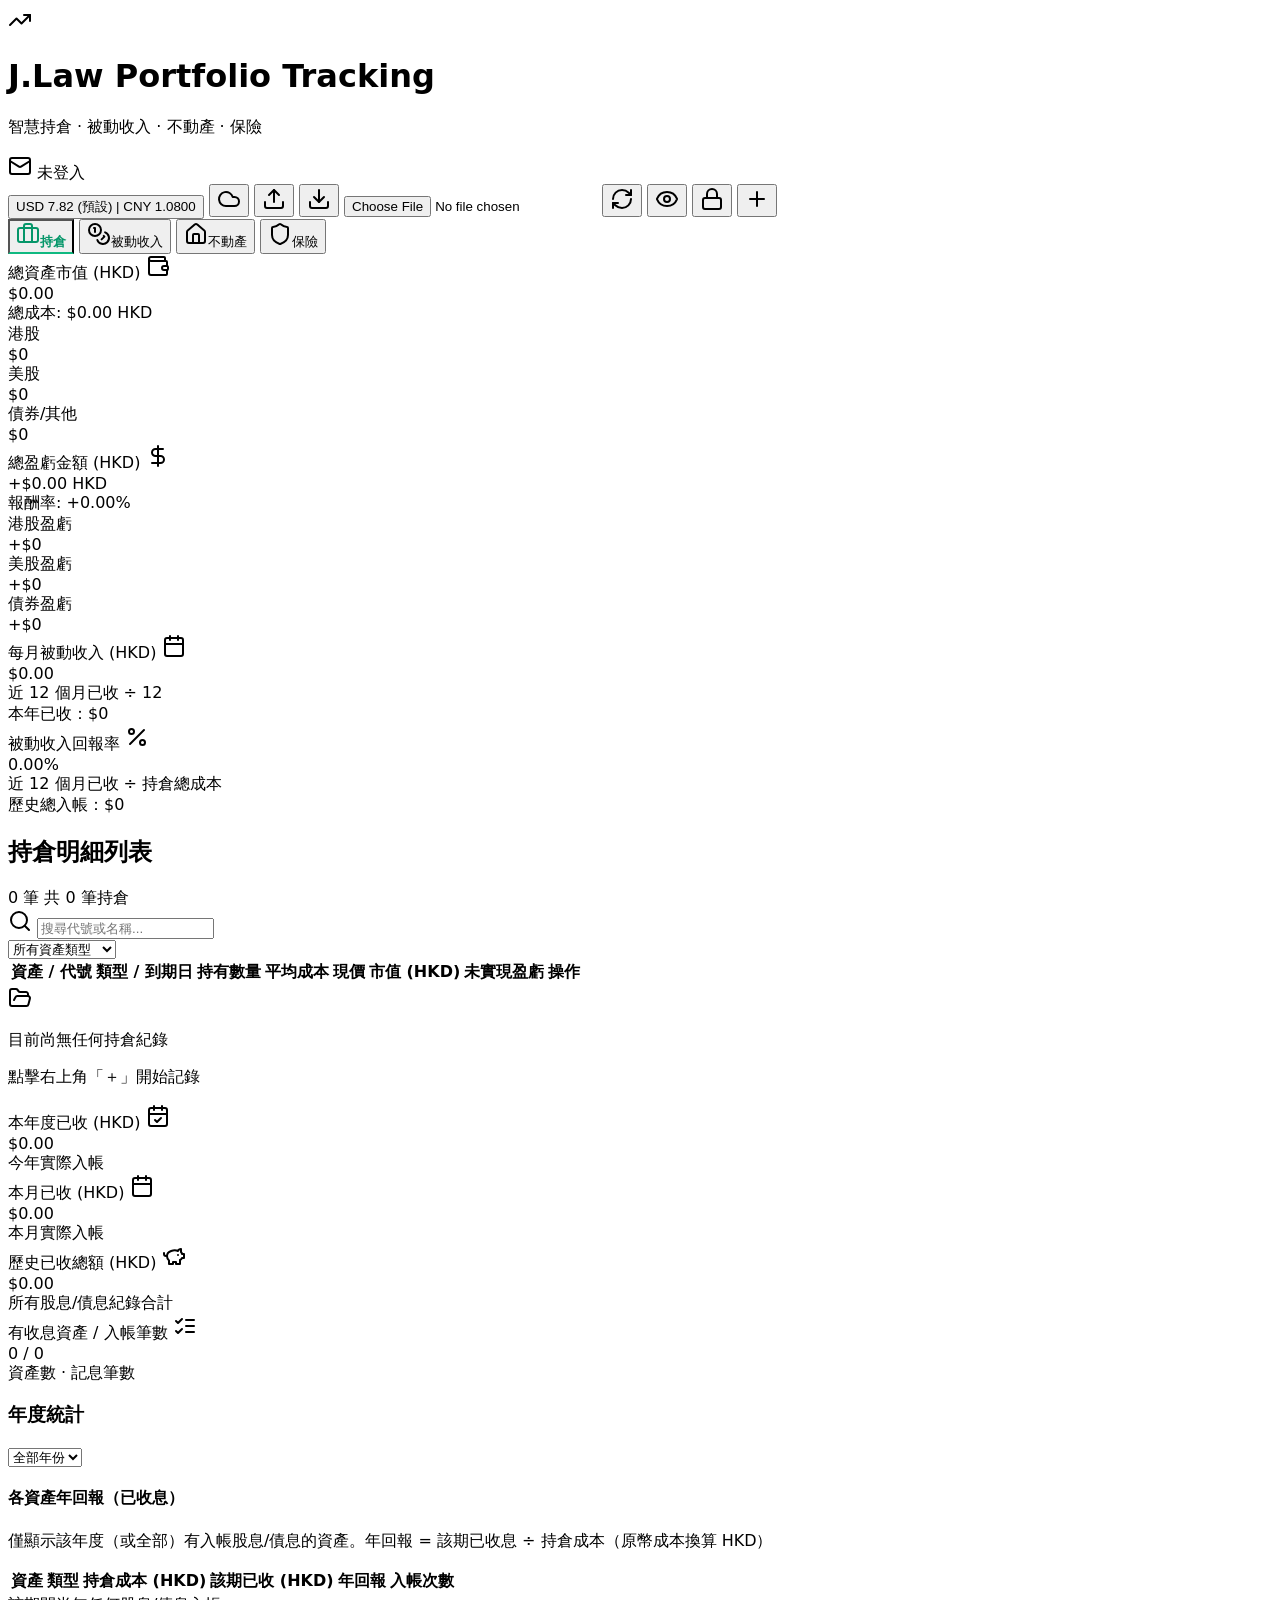
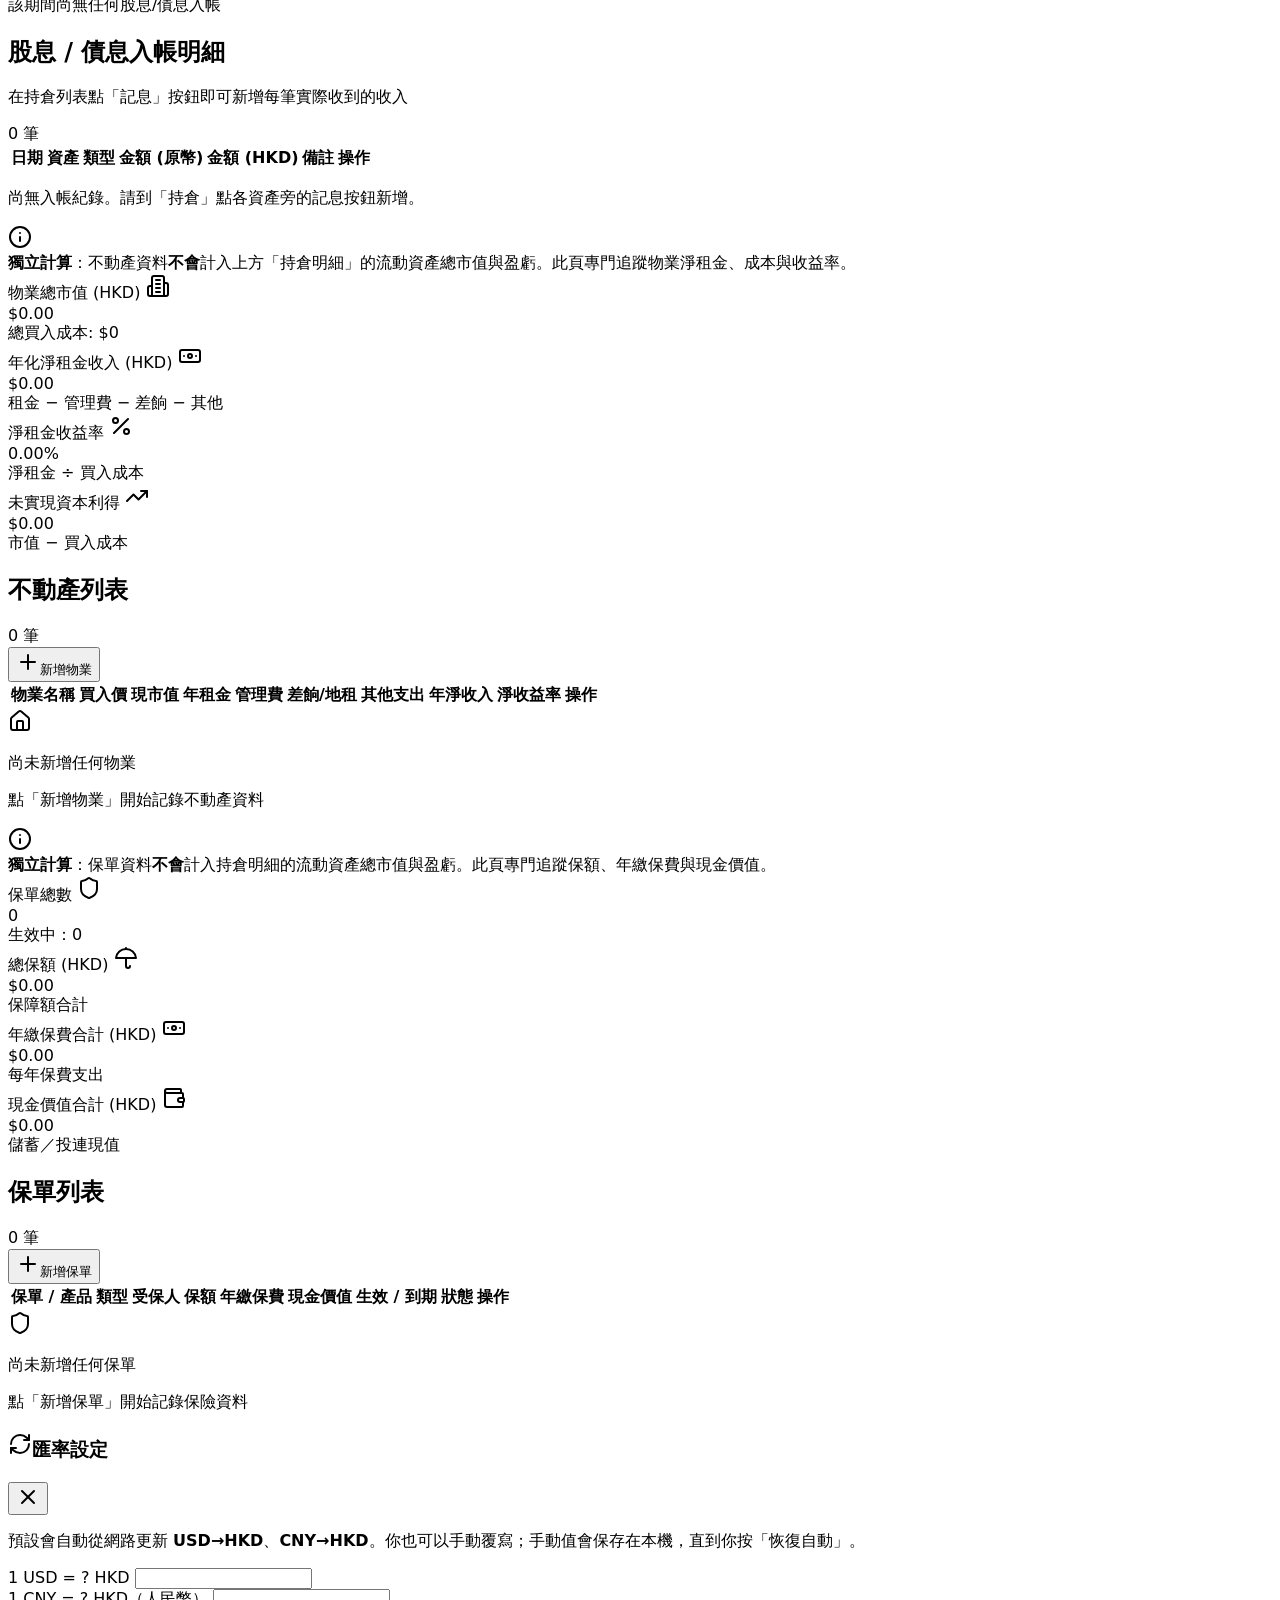
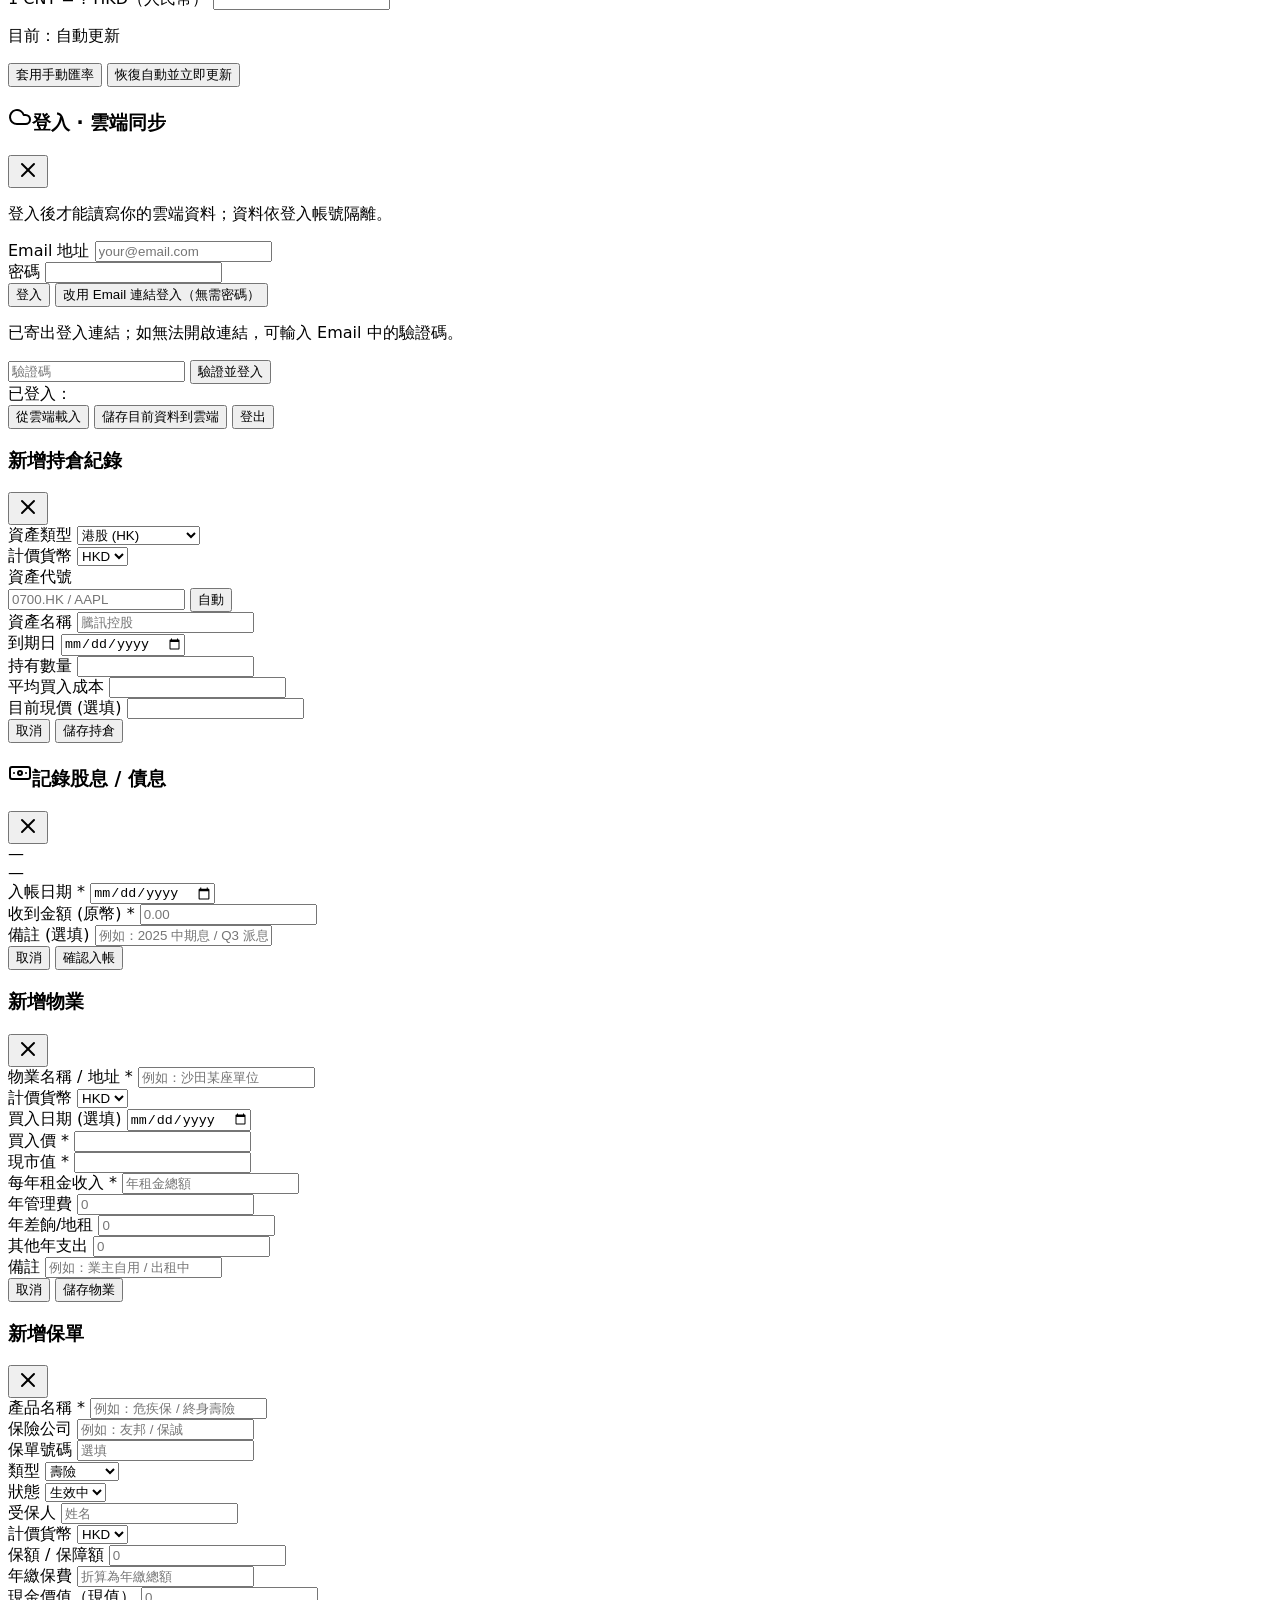
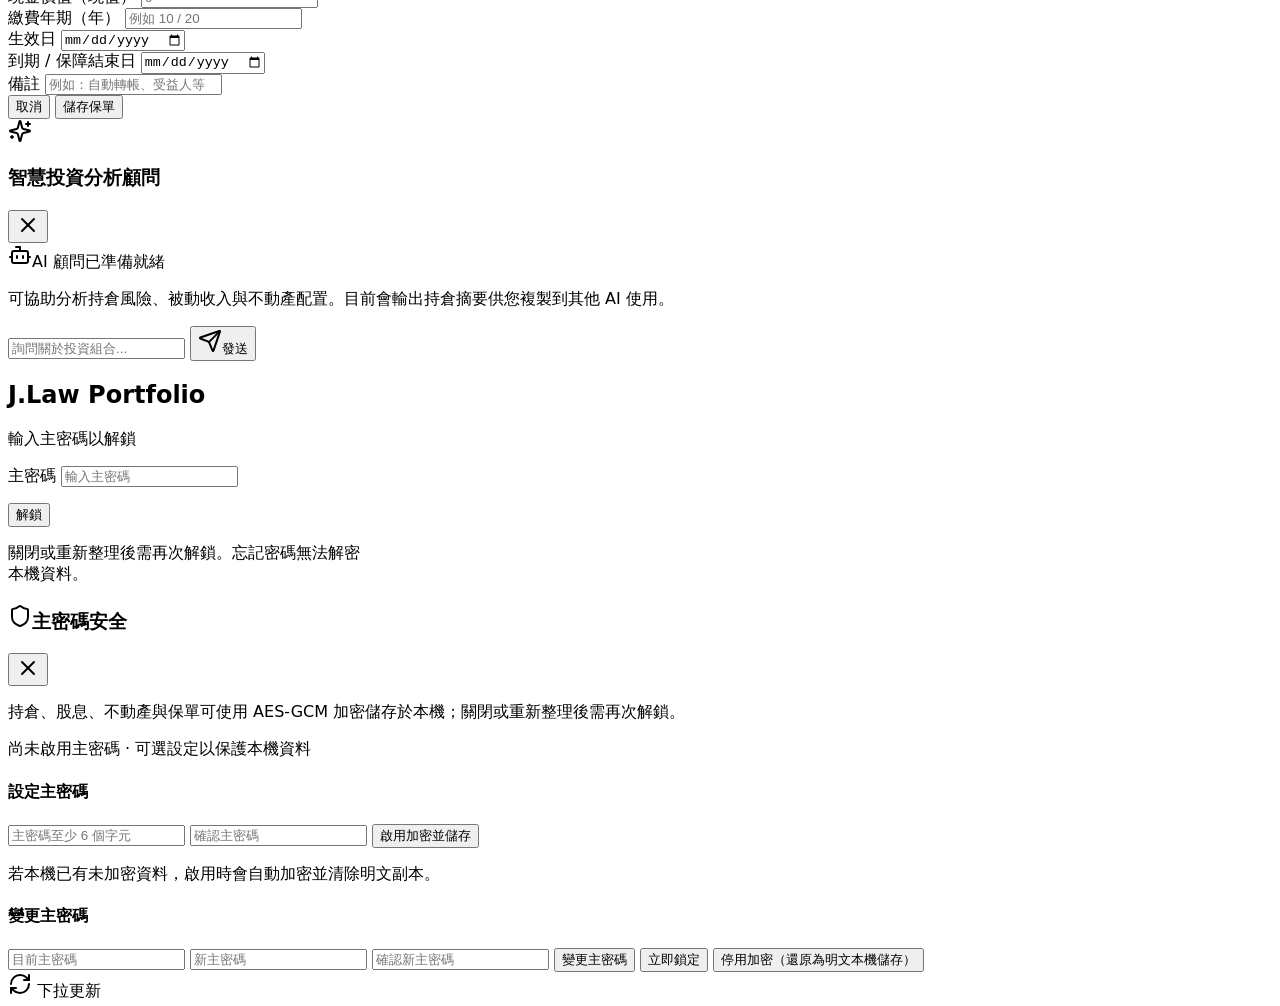
==== commit 257b5768: "Update index.html" ====
--- a/index.html
+++ b/index.html
@@ -14,7 +14,7 @@
     <link rel="apple-touch-icon" href="./apple-touch-icon.png">
     <link rel="icon" type="image/png" sizes="192x192" href="./icon-192.png">
     <link rel="icon" type="image/png" sizes="512x512" href="./icon-512.png">
-    <link rel="stylesheet" href="./tailwind-built.css">
+    <link rel="stylesheet" href="./tailwind.css">
     <script src="./lucide.min.js"></script>
     <script src="./supabase.js"></script>
     <style>
@@ -1460,7 +1460,7 @@
             return /^[^\s@]+@[^\s@]+\.[^\s@]+$/.test(email);
         }
         async function signInWithPassword() {
-            if (!supabase) { showToast('雲端 SDK 未載入，目前僅可使用本機資料', 'info'); return; }
+            if (!ensureSupabaseClient()) return;
             const email = (document.getElementById('email-input').value || '').trim().toLowerCase();
             const password = document.getElementById('auth-password-input').value || '';
             if (!isValidEmailStr(email) || !password) { showToast('請輸入 Email 與密碼', 'info'); return; }
@@ -1477,7 +1477,7 @@
             }
         }
         async function sendMagicLink() {
-            if (!supabase) { showToast('雲端 SDK 未載入，目前僅可使用本機資料', 'info'); return; }
+            if (!ensureSupabaseClient()) return;
             const email = (document.getElementById('email-input').value || '').trim().toLowerCase();
             if (!isValidEmailStr(email)) { showToast('請輸入有效 Email', 'info'); return; }
             const button = document.getElementById('send-link-btn');
@@ -1499,7 +1499,7 @@
             }
         }
         async function verifyEmailCode() {
-            if (!supabase) { showToast('雲端 SDK 未載入，目前僅可使用本機資料', 'info'); return; }
+            if (!ensureSupabaseClient()) return;
             const email = pendingAuthEmail || (document.getElementById('email-input').value || '').trim().toLowerCase();
             const token = (document.getElementById('auth-code-input').value || '').trim();
             if (!isValidEmailStr(email) || !token) { showToast('請先發送連結並輸入驗證碼', 'info'); return; }
@@ -1516,7 +1516,7 @@
             }
         }
         async function signOutCloud() {
-            if (!supabase) { showToast('雲端 SDK 未載入，目前僅可使用本機資料', 'info'); return; }
+            if (!ensureSupabaseClient()) return;
             const { error } = await supabase.auth.signOut();
             if (error) {
                 showToast('登出失敗：' + (error.message || error), 'info');
@@ -1543,6 +1543,24 @@
             supabase.auth.onAuthStateChange((event, session) => {
                 setTimeout(() => handleAuthSession(event, session), 0);
             });
+        }
+        function ensureSupabaseClient() {
+            if (supabase) return true;
+            if (!window.supabase || typeof window.supabase.createClient !== 'function') {
+                showToast('雲端 SDK 未載入，請確認 supabase.js 與 index.html 位於同一資料夾', 'info');
+                return false;
+            }
+            try {
+                supabase = window.supabase.createClient(SUPABASE_URL, SUPABASE_ANON_KEY, {
+                    auth: { persistSession: true, autoRefreshToken: true, detectSessionInUrl: true }
+                });
+                bootAuth();
+                return true;
+            } catch (err) {
+                console.error('Supabase 初始化失敗', err);
+                showToast('雲端 SDK 初始化失敗：' + (err.message || err), 'info');
+                return false;
+            }
         }
         function setSyncStatus(status) {
             syncStatus = status;
@@ -1561,9 +1579,8 @@
         async function bindEmailAndLoad(_unused, options = {}) {
             if (appLocked) return;
             const silent = !!options.silent;
-            if (!supabase) {
+            if (!ensureSupabaseClient()) {
                 setSyncStatus('error');
-                if (!silent) showToast('雲端 SDK 未載入，僅可使用本機資料', 'info');
                 return;
             }
             if (!currentUid) {
@@ -1614,7 +1631,7 @@
         }
         async function saveToCloud() {
             if (appLocked) { showToast('請先解鎖', 'info'); return; }
-            if (!supabase) { showToast('雲端 SDK 未載入，目前僅可使用本機資料', 'info'); return; }
+            if (!ensureSupabaseClient()) return;
             if (!currentUid) { showToast('請先登入', 'info'); openEmailModal(); return; }
             setSyncStatus('syncing');
             try {
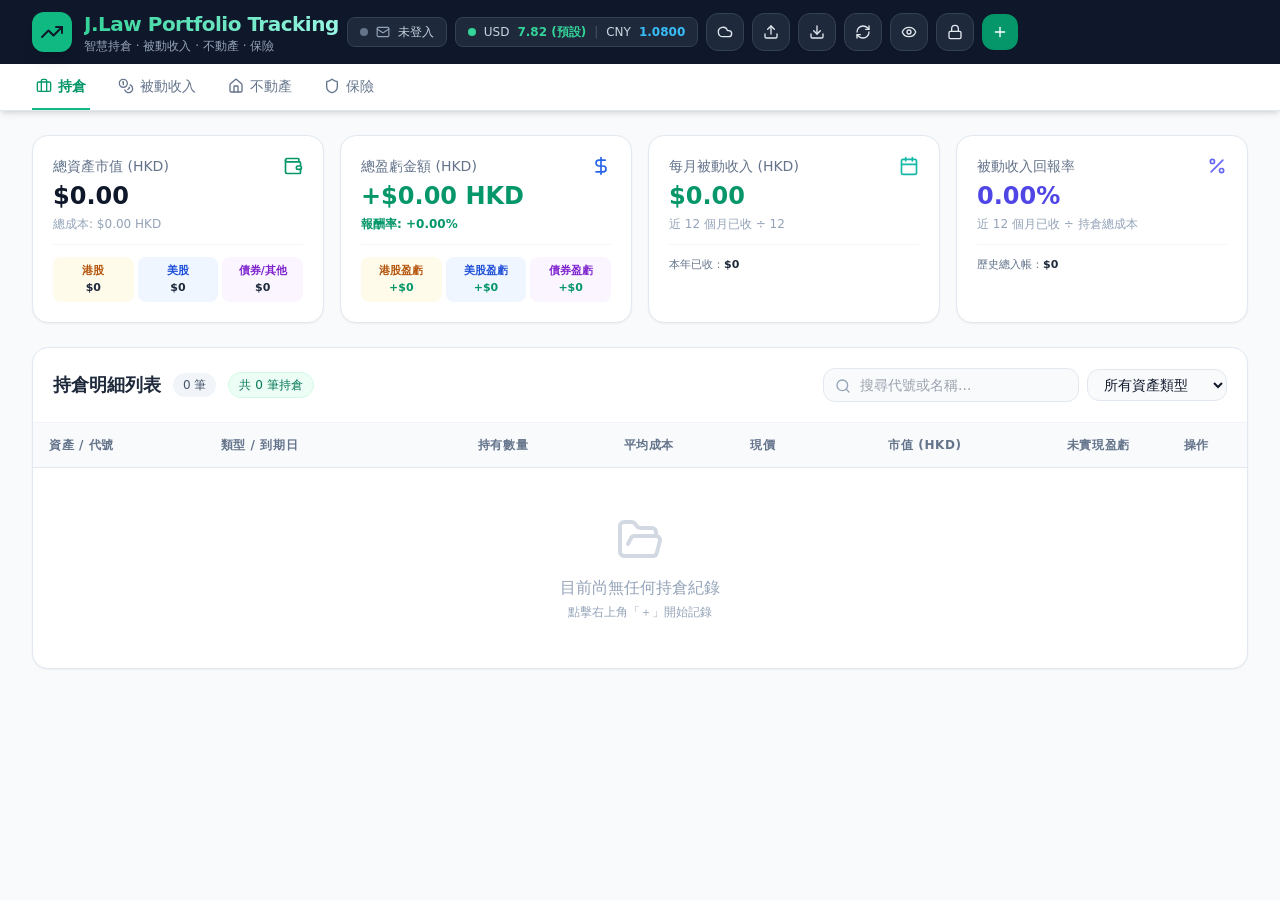
==== commit 3742e4f5: "Replace tailwind.css with tailwind-built.css" ====
--- a/index.html
+++ b/index.html
@@ -14,7 +14,7 @@
     <link rel="apple-touch-icon" href="./apple-touch-icon.png">
     <link rel="icon" type="image/png" sizes="192x192" href="./icon-192.png">
     <link rel="icon" type="image/png" sizes="512x512" href="./icon-512.png">
-    <link rel="stylesheet" href="./tailwind.css">
+    <link rel="stylesheet" href="./tailwind-built.css">
     <script src="./lucide.min.js"></script>
     <script src="./supabase.js"></script>
     <style>
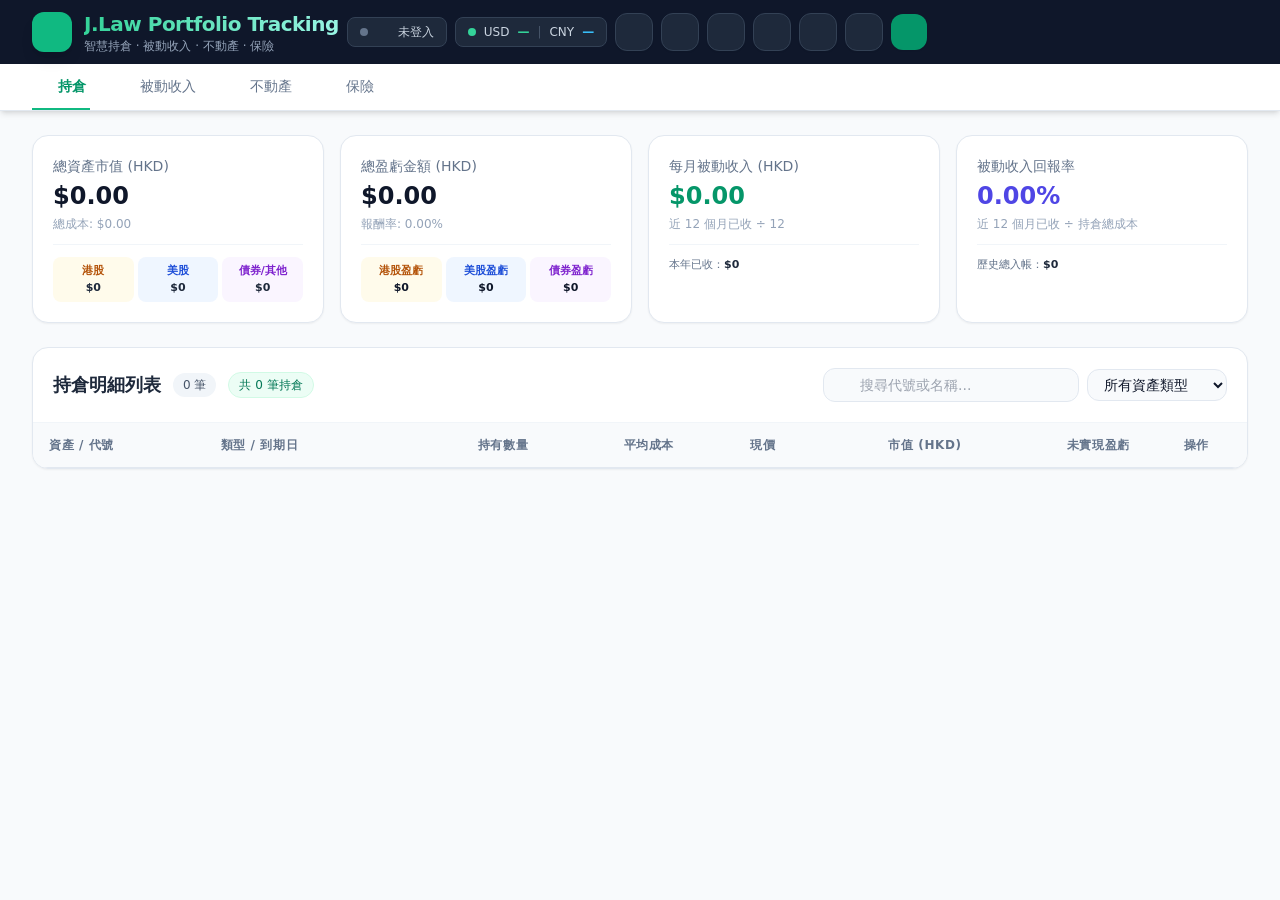
==== commit c97efe8b: "Update index.html" ====
--- a/index.html
+++ b/index.html
@@ -16,7 +16,7 @@
     <link rel="icon" type="image/png" sizes="512x512" href="./icon-512.png">
     <link rel="stylesheet" href="./tailwind-built.css">
     <script src="./lucide.min.js"></script>
-    <script src="./supabase.js"></script>
+    <script src="./supabase.min.js"></script>
     <style>
         body { font-family: 'Inter', 'Microsoft JhengHei', 'PingFang TC', 'Noto Sans TC', ui-sans-serif, system-ui, sans-serif; }
         .tab-active { border-bottom: 2px solid #10b981; color: #059669; font-weight: 600; }
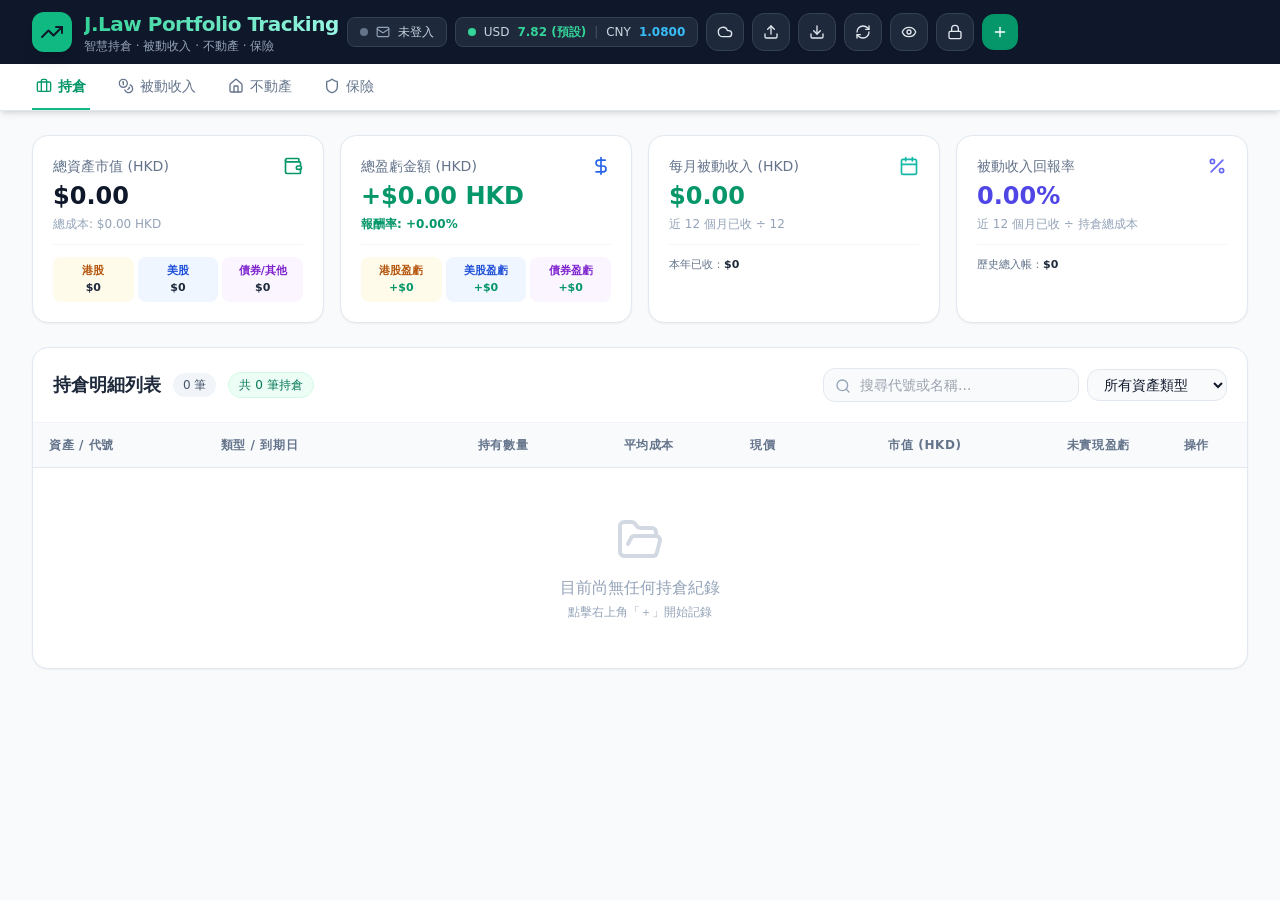
==== commit b5131262: "Update index.html" ====
--- a/index.html
+++ b/index.html
@@ -14,7 +14,7 @@
     <link rel="apple-touch-icon" href="./apple-touch-icon.png">
     <link rel="icon" type="image/png" sizes="192x192" href="./icon-192.png">
     <link rel="icon" type="image/png" sizes="512x512" href="./icon-512.png">
-    <link rel="stylesheet" href="./tailwind-built.css">
+    <link rel="stylesheet" href="./tailwind.css">
     <script src="./lucide.min.js"></script>
     <script src="./supabase.min.js"></script>
     <style>
@@ -961,10 +961,10 @@
 
         const SUPABASE_URL = 'https://wanknivxcsrasdkkxmfr.supabase.co';
         const SUPABASE_ANON_KEY = 'eyJhbGciOiJIUzI1NiIsInR5cCI6IkpXVCJ9.eyJpc3MiOiJzdXBhYmFzZSIsInJlZiI6IndhbmtuaXZ4Y3NyYXNka2t4bWZyIiwicm9sZSI6ImFub24iLCJpYXQiOjE3ODczMzE4NjcsImV4cCI6MjEwMjkwNzg2N30.tqsFimERtYCxoh8J-8FlqxByWtX2gNnyaGo08jditrs';
-        let supabase = null;
+        let supabaseClient = null;
         try {
             if (window.supabase && typeof window.supabase.createClient === 'function') {
-                supabase = window.supabase.createClient(SUPABASE_URL, SUPABASE_ANON_KEY, {
+                supabaseClient = window.supabase.createClient(SUPABASE_URL, SUPABASE_ANON_KEY, {
                     auth: { persistSession: true, autoRefreshToken: true, detectSessionInUrl: true }
                 });
             } else {
@@ -972,7 +972,7 @@
             }
         } catch (e) {
             console.warn('Supabase 未初始化', e);
-            supabase = null;
+            supabaseClient = null;
         }
 
         lucide.createIcons();
@@ -1467,7 +1467,7 @@
             const button = document.getElementById('pw-login-btn');
             button.disabled = true;
             try {
-                const { error } = await supabase.auth.signInWithPassword({ email, password });
+                const { error } = await supabaseClient.auth.signInWithPassword({ email, password });
                 if (error) throw error;
                 document.getElementById('auth-password-input').value = '';
             } catch (err) {
@@ -1484,7 +1484,7 @@
             button.disabled = true;
             try {
                 const redirect = location.origin + location.pathname;
-                const { error } = await supabase.auth.signInWithOtp({
+                const { error } = await supabaseClient.auth.signInWithOtp({
                     email,
                     options: { emailRedirectTo: redirect, shouldCreateUser: true }
                 });
@@ -1506,7 +1506,7 @@
             const button = document.getElementById('verify-code-btn');
             button.disabled = true;
             try {
-                const { error } = await supabase.auth.verifyOtp({ email, token, type: 'email' });
+                const { error } = await supabaseClient.auth.verifyOtp({ email, token, type: 'email' });
                 if (error) throw error;
                 document.getElementById('auth-code-input').value = '';
             } catch (err) {
@@ -1517,7 +1517,7 @@
         }
         async function signOutCloud() {
             if (!ensureSupabaseClient()) return;
-            const { error } = await supabase.auth.signOut();
+            const { error } = await supabaseClient.auth.signOut();
             if (error) {
                 showToast('登出失敗：' + (error.message || error), 'info');
                 return;
@@ -1538,20 +1538,20 @@
             }
         }
         function bootAuth() {
-            if (_authBooted || !supabase) return;
+            if (_authBooted || !supabaseClient) return;
             _authBooted = true;
-            supabase.auth.onAuthStateChange((event, session) => {
+            supabaseClient.auth.onAuthStateChange((event, session) => {
                 setTimeout(() => handleAuthSession(event, session), 0);
             });
         }
         function ensureSupabaseClient() {
-            if (supabase) return true;
+            if (supabaseClient) return true;
             if (!window.supabase || typeof window.supabase.createClient !== 'function') {
                 showToast('雲端 SDK 未載入，請確認 supabase.js 與 index.html 位於同一資料夾', 'info');
                 return false;
             }
             try {
-                supabase = window.supabase.createClient(SUPABASE_URL, SUPABASE_ANON_KEY, {
+                supabaseClient = window.supabase.createClient(SUPABASE_URL, SUPABASE_ANON_KEY, {
                     auth: { persistSession: true, autoRefreshToken: true, detectSessionInUrl: true }
                 });
                 bootAuth();
@@ -1589,7 +1589,7 @@
             }
             setSyncStatus('syncing');
             try {
-                const { data, error } = await supabase.from('app_data').select('data').eq('owner', currentUid).eq('app', 'portfolio').maybeSingle();
+                const { data, error } = await supabaseClient.from('app_data').select('data').eq('owner', currentUid).eq('app', 'portfolio').maybeSingle();
                 if (error) throw error;
                 if (data && data.data) {
                     if (Array.isArray(data.data.holdings)) holdings = data.data.holdings;
@@ -1636,7 +1636,7 @@
             setSyncStatus('syncing');
             try {
                 const now = new Date().toISOString();
-                const { error } = await supabase.from('app_data').upsert({
+                const { error } = await supabaseClient.from('app_data').upsert({
                     owner: currentUid,
                     app: 'portfolio',
                     data: { holdings, incomeRecords, properties, policies, updatedAt: now, app: 'jlaw_portfolio', version: 5 },
@@ -1653,11 +1653,11 @@
         }
         let autoSaveTimer = null;
         async function autoSaveToCloudNow() {
-            if (appLocked || !currentUid || !supabase) return;
+            if (appLocked || !currentUid || !supabaseClient) return;
             setSyncStatus('syncing');
             try {
                 const now = new Date().toISOString();
-                const { error } = await supabase.from('app_data').upsert({
+                const { error } = await supabaseClient.from('app_data').upsert({
                     owner: currentUid,
                     app: 'portfolio',
                     data: { holdings, incomeRecords, properties, policies, updatedAt: now, app: 'jlaw_portfolio', version: 5 },
@@ -1671,7 +1671,7 @@
             }
         }
         function autoSaveToCloud() {
-            if (appLocked || !currentUid || !supabase) return;
+            if (appLocked || !currentUid || !supabaseClient) return;
             if (autoSaveTimer) clearTimeout(autoSaveTimer);
             autoSaveTimer = setTimeout(() => {
                 autoSaveTimer = null;
